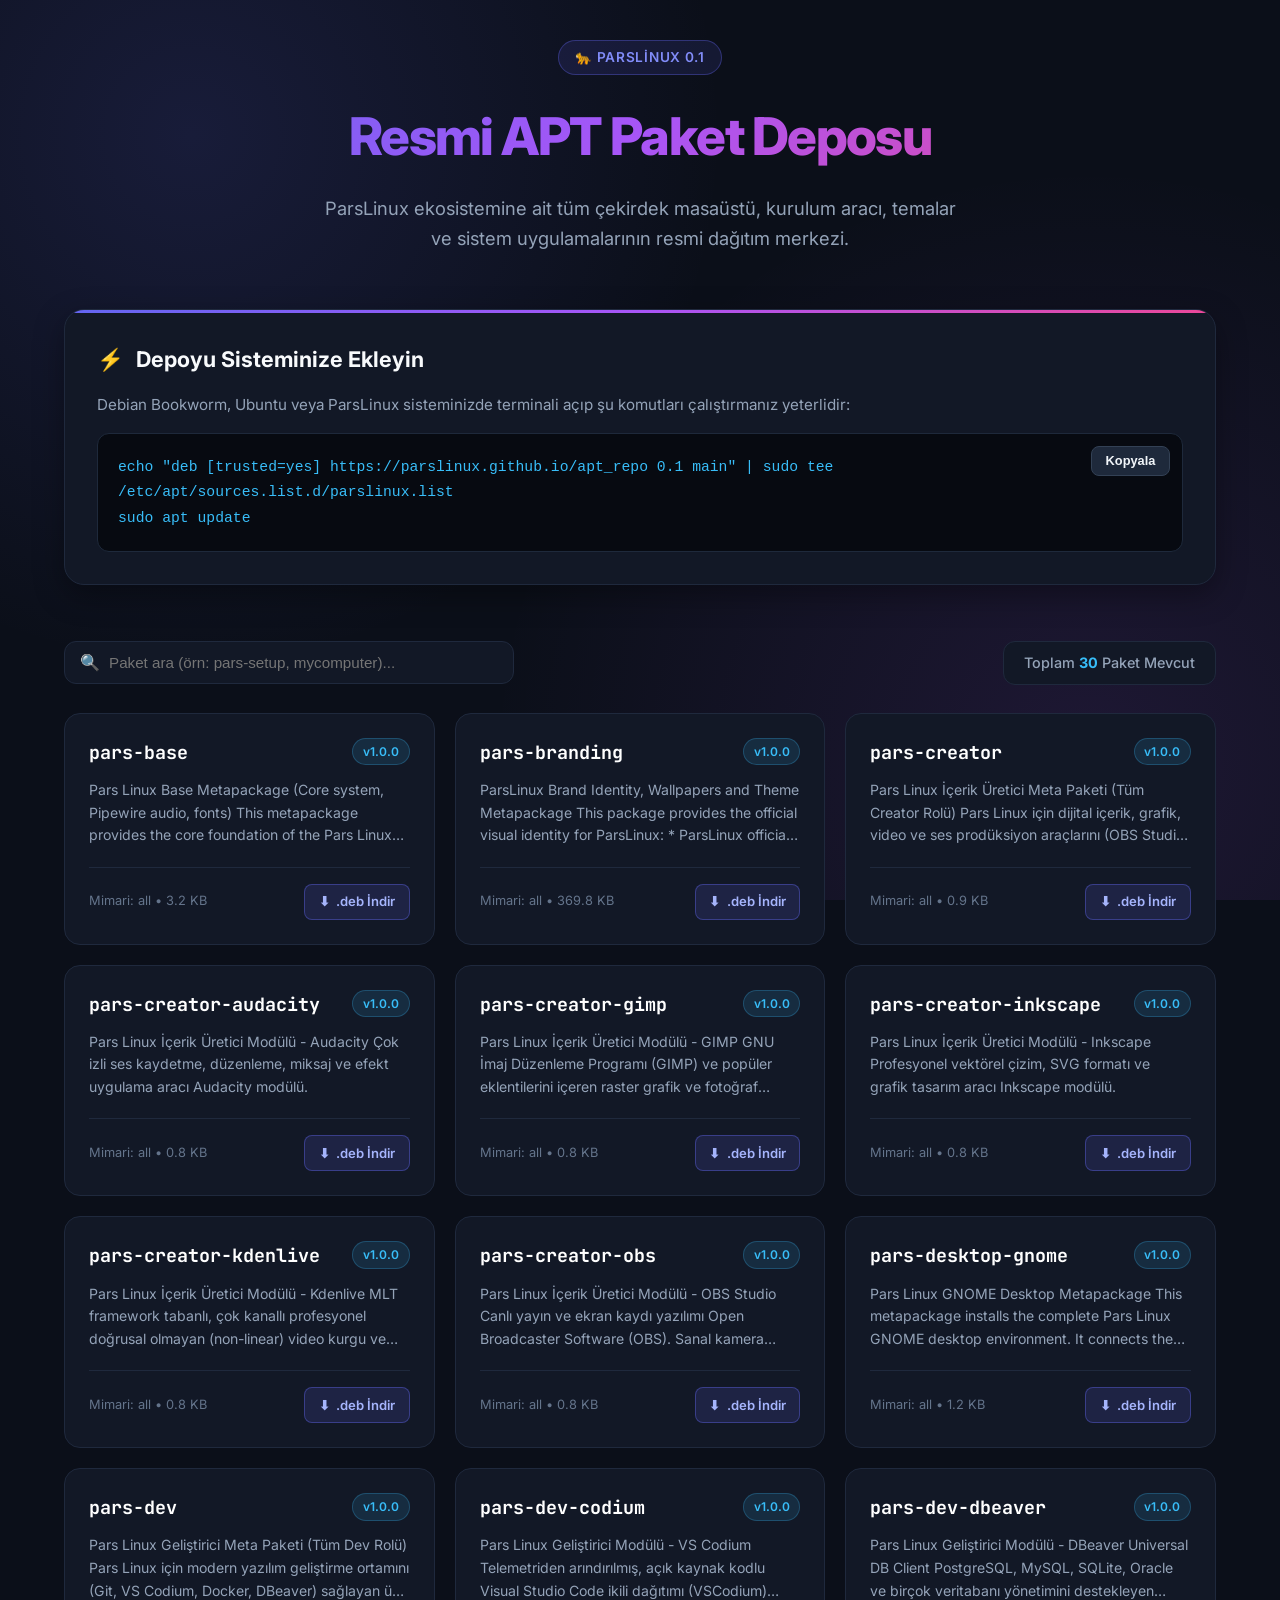
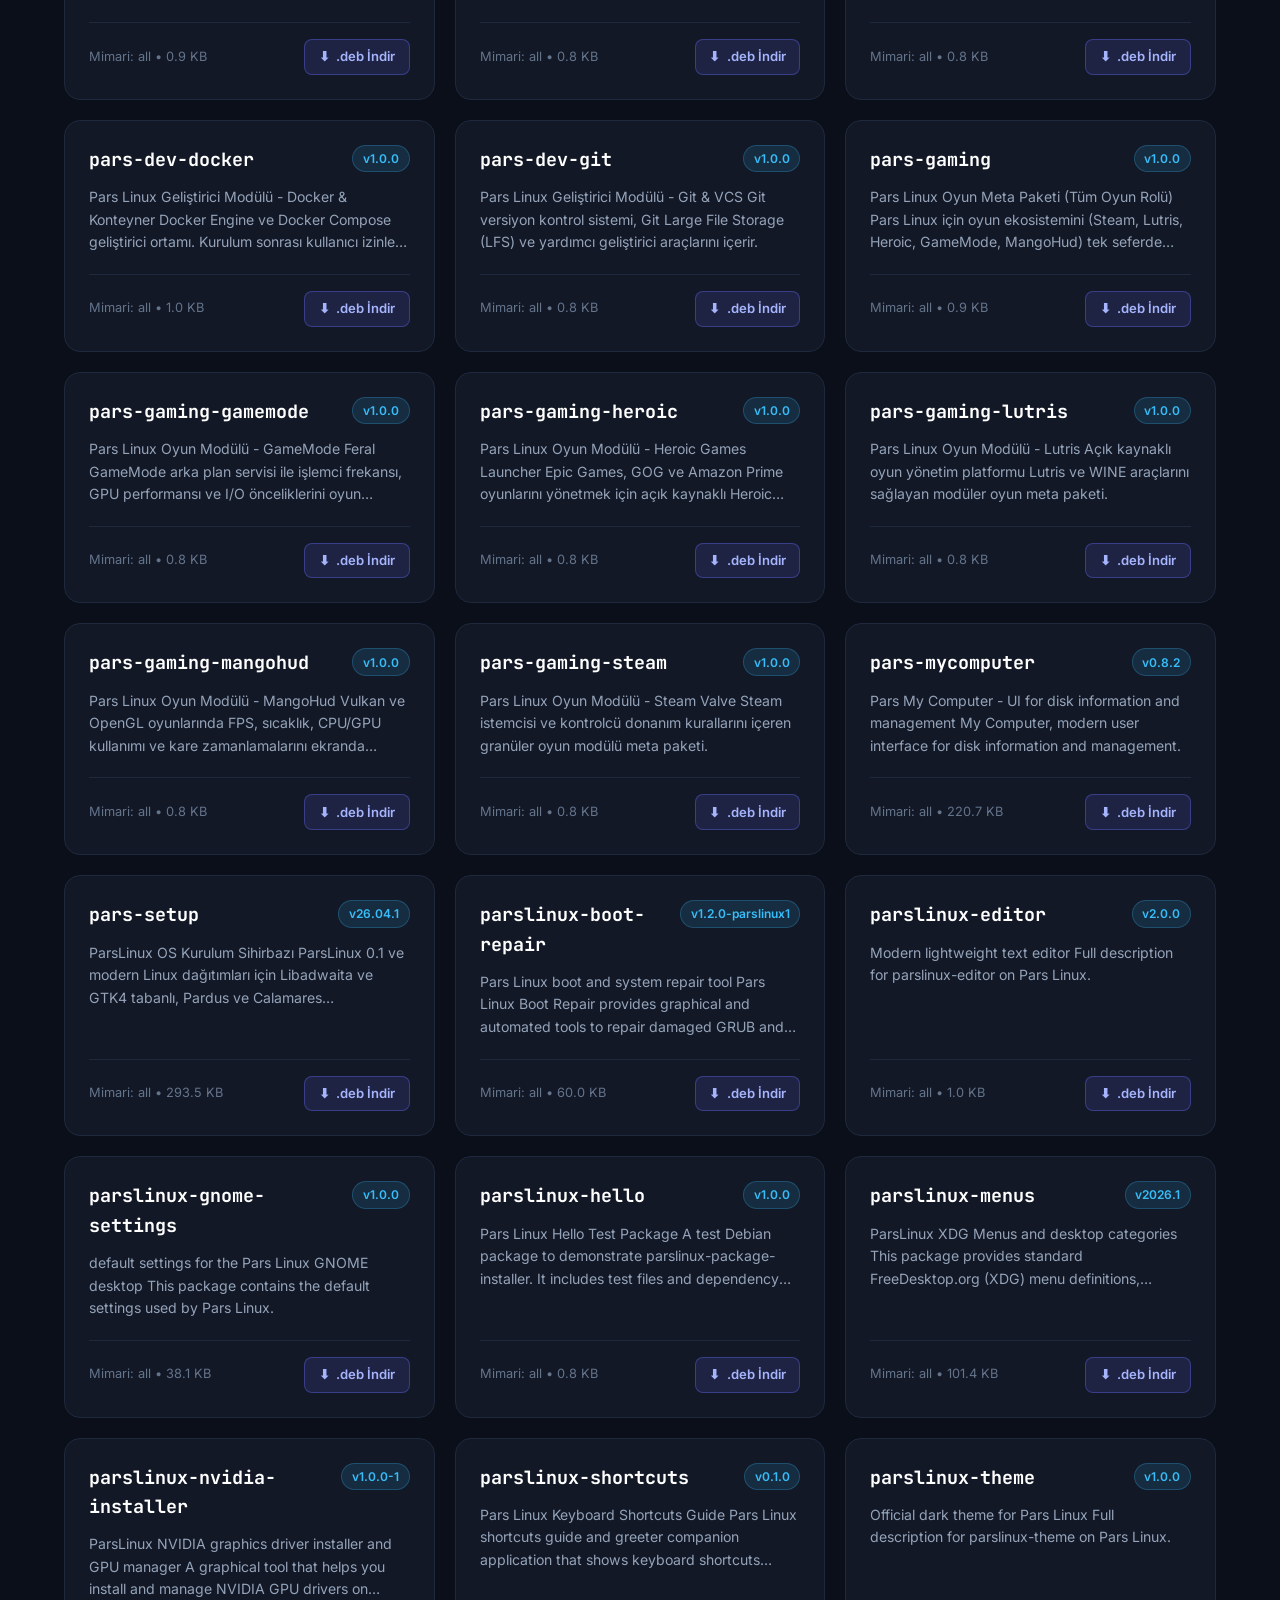
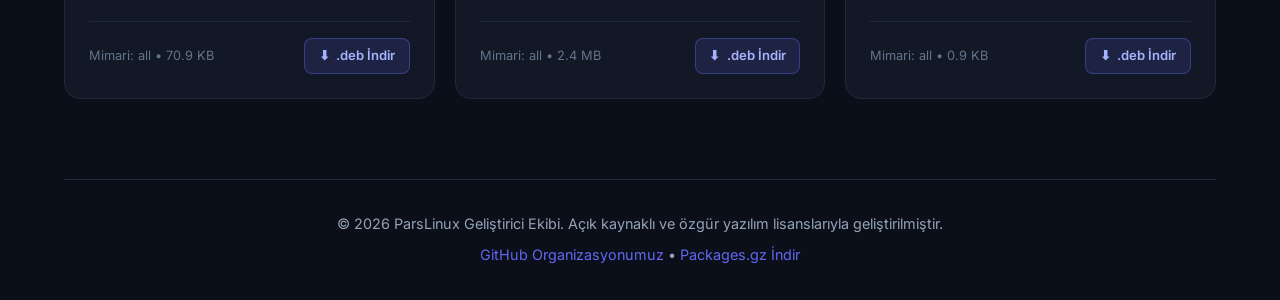
==== index.html @ 28b0c270 "feat(repo): add 0.1 distribution suite and update web portal to ParsLinux 0.1" ====
<!DOCTYPE html>
<html lang="tr">
<head>
    <meta charset="UTF-8">
    <meta name="viewport" content="width=device-width, initial-scale=1.0">
    <title>ParsLinux 0.1 - Resmi APT Deposu</title>
    <link rel="preconnect" href="https://fonts.googleapis.com">
    <link rel="preconnect" href="https://fonts.gstatic.com" crossorigin>
    <link href="https://fonts.googleapis.com/css2?family=Inter:wght@300;400;500;600;700;800&family=JetBrains+Mono:wght@400;500;700&display=swap" rel="stylesheet">
    <style>
        :root {
            --bg: #0b0f19;
            --surface: #121826;
            --surface-hover: #1a2235;
            --surface-border: #1f293d;
            --primary: #6366f1;
            --primary-gradient: linear-gradient(135deg, #6366f1 0%, #a855f7 50%, #ec4899 100%);
            --accent: #38bdf8;
            --text-main: #f8fafc;
            --text-muted: #94a3b8;
            --success: #10b981;
            --card-glow: rgba(99, 102, 241, 0.12);
        }

        * {
            box-sizing: border-box;
            margin: 0;
            padding: 0;
        }

        body {
            font-family: 'Inter', -apple-system, BlinkMacSystemFont, sans-serif;
            background-color: var(--bg);
            color: var(--text-main);
            min-height: 100vh;
            line-height: 1.6;
            overflow-x: hidden;
            background-image: 
                radial-gradient(circle at 15% 15%, rgba(99, 102, 241, 0.15) 0%, transparent 40%),
                radial-gradient(circle at 85% 85%, rgba(168, 85, 247, 0.12) 0%, transparent 45%);
            background-attachment: fixed;
        }

        .container {
            max-width: 1200px;
            margin: 0 auto;
            padding: 2.5rem 1.5rem;
        }

        header {
            text-align: center;
            margin-bottom: 3.5rem;
            position: relative;
        }

        .badge {
            display: inline-flex;
            align-items: center;
            gap: 0.5rem;
            background: rgba(99, 102, 241, 0.12);
            border: 1px solid rgba(99, 102, 241, 0.35);
            color: #818cf8;
            padding: 0.35rem 1rem;
            border-radius: 9999px;
            font-size: 0.85rem;
            font-weight: 600;
            margin-bottom: 1.25rem;
            letter-spacing: 0.05em;
            text-transform: uppercase;
        }

        h1 {
            font-size: clamp(2rem, 5vw, 3.25rem);
            font-weight: 800;
            letter-spacing: -0.03em;
            background: var(--primary-gradient);
            -webkit-background-clip: text;
            -webkit-text-fill-color: transparent;
            margin-bottom: 1rem;
        }

        .subtitle {
            font-size: 1.15rem;
            color: var(--text-muted);
            max-width: 650px;
            margin: 0 auto;
        }

        .setup-section {
            background: var(--surface);
            border: 1px solid var(--surface-border);
            border-radius: 1.25rem;
            padding: 2rem;
            margin-bottom: 3.5rem;
            box-shadow: 0 10px 30px rgba(0, 0, 0, 0.35);
            position: relative;
            overflow: hidden;
        }

        .setup-section::before {
            content: '';
            position: absolute;
            top: 0;
            left: 0;
            right: 0;
            height: 3px;
            background: var(--primary-gradient);
        }

        .setup-title {
            font-size: 1.35rem;
            font-weight: 700;
            margin-bottom: 1rem;
            display: flex;
            align-items: center;
            gap: 0.75rem;
        }

        .code-block {
            background: #070a11;
            border: 1px solid #1e293b;
            border-radius: 0.75rem;
            padding: 1.25rem;
            position: relative;
            font-family: 'JetBrains Mono', monospace;
            font-size: 0.92rem;
            color: #38bdf8;
            overflow-x: auto;
            margin-top: 1rem;
        }

        .copy-btn {
            position: absolute;
            top: 0.75rem;
            right: 0.75rem;
            background: #1e293b;
            border: 1px solid #334155;
            color: #f1f5f9;
            padding: 0.4rem 0.85rem;
            border-radius: 0.5rem;
            font-size: 0.8rem;
            font-weight: 600;
            cursor: pointer;
            transition: all 0.2s ease;
        }

        .copy-btn:hover {
            background: #334155;
            border-color: #64748b;
        }

        .toolbar {
            display: flex;
            justify-content: space-between;
            align-items: center;
            margin-bottom: 1.75rem;
            flex-wrap: wrap;
            gap: 1rem;
        }

        .search-box {
            position: relative;
            flex: 1;
            max-width: 450px;
        }

        .search-input {
            width: 100%;
            background: var(--surface);
            border: 1px solid var(--surface-border);
            padding: 0.75rem 1rem 0.75rem 2.75rem;
            border-radius: 0.75rem;
            color: var(--text-main);
            font-size: 0.95rem;
            outline: none;
            transition: all 0.2s;
        }

        .search-input:focus {
            border-color: var(--primary);
            box-shadow: 0 0 0 3px rgba(99, 102, 241, 0.25);
        }

        .search-icon {
            position: absolute;
            left: 1rem;
            top: 50%;
            transform: translateY(-50%);
            color: var(--text-muted);
            pointer-events: none;
        }

        .stats-badge {
            background: var(--surface);
            border: 1px solid var(--surface-border);
            padding: 0.6rem 1.25rem;
            border-radius: 0.75rem;
            font-size: 0.9rem;
            color: var(--text-muted);
            font-weight: 500;
        }

        .stats-badge b {
            color: var(--accent);
        }

        .pkg-grid {
            display: grid;
            grid-template-columns: repeat(auto-fill, minmax(360px, 1fr));
            gap: 1.25rem;
        }

        .pkg-card {
            background: var(--surface);
            border: 1px solid var(--surface-border);
            border-radius: 1rem;
            padding: 1.5rem;
            display: flex;
            flex-direction: column;
            justify-content: space-between;
            transition: all 0.25s ease;
        }

        .pkg-card:hover {
            transform: translateY(-4px);
            border-color: rgba(99, 102, 241, 0.5);
            box-shadow: 0 12px 24px rgba(0, 0, 0, 0.3), 0 0 20px var(--card-glow);
        }

        .pkg-header {
            display: flex;
            justify-content: space-between;
            align-items: flex-start;
            margin-bottom: 0.75rem;
            gap: 0.5rem;
        }

        .pkg-name {
            font-size: 1.15rem;
            font-weight: 700;
            color: #ffffff;
            font-family: 'JetBrains Mono', monospace;
        }

        .pkg-version {
            background: rgba(56, 189, 248, 0.12);
            color: var(--accent);
            border: 1px solid rgba(56, 189, 248, 0.25);
            font-size: 0.75rem;
            font-weight: 600;
            padding: 0.2rem 0.6rem;
            border-radius: 9999px;
            white-space: nowrap;
        }

        .pkg-desc {
            font-size: 0.88rem;
            color: var(--text-muted);
            margin-bottom: 1.25rem;
            flex-grow: 1;
            display: -webkit-box;
            -webkit-line-clamp: 3;
            -webkit-box-orient: vertical;
            overflow: hidden;
        }

        .pkg-meta {
            display: flex;
            justify-content: space-between;
            align-items: center;
            border-top: 1px solid var(--surface-border);
            padding-top: 1rem;
            font-size: 0.8rem;
            color: #64748b;
        }

        .dl-btn {
            display: inline-flex;
            align-items: center;
            gap: 0.4rem;
            background: rgba(99, 102, 241, 0.15);
            border: 1px solid rgba(99, 102, 241, 0.4);
            color: #a5b4fc;
            padding: 0.4rem 0.85rem;
            border-radius: 0.5rem;
            text-decoration: none;
            font-weight: 600;
            font-size: 0.82rem;
            transition: all 0.2s ease;
        }

        .dl-btn:hover {
            background: var(--primary);
            color: #ffffff;
        }

        footer {
            text-align: center;
            margin-top: 5rem;
            padding-top: 2rem;
            border-top: 1px solid var(--surface-border);
            color: var(--text-muted);
            font-size: 0.9rem;
        }

        footer a {
            color: var(--primary);
            text-decoration: none;
        }
    </style>
</head>
<body>
    <div class="container">
        <header>
            <div class="badge">🐆 ParsLinux 0.1</div>
            <h1>Resmi APT Paket Deposu</h1>
            <p class="subtitle">ParsLinux ekosistemine ait tüm çekirdek masaüstü, kurulum aracı, temalar ve sistem uygulamalarının resmi dağıtım merkezi.</p>
        </header>

        <section class="setup-section">
            <div class="setup-title">
                <span>⚡</span> Depoyu Sisteminize Ekleyin
            </div>
            <p style="color: var(--text-muted); font-size: 0.95rem;">Debian Bookworm, Ubuntu veya ParsLinux sisteminizde terminali açıp şu komutları çalıştırmanız yeterlidir:</p>
            
            <div class="code-block">
                <button class="copy-btn" onclick="copyCommand()">Kopyala</button>
                <code id="setup-cmd">echo "deb [trusted=yes] https://parslinux.github.io/apt_repo 0.1 main" | sudo tee /etc/apt/sources.list.d/parslinux.list<br>sudo apt update</code>
            </div>
        </section>

        <div class="toolbar">
            <div class="search-box">
                <span class="search-icon">🔍</span>
                <input type="text" class="search-input" id="search" placeholder="Paket ara (örn: pars-setup, mycomputer)..." onkeyup="filterPackages()">
            </div>
            <div class="stats-badge">
                Toplam <b id="pkg-count">30</b> Paket Mevcut
            </div>
        </div>

        <div class="pkg-grid" id="pkg-grid">

            <div class="pkg-card" data-name="pars-base" data-desc="pars linux base metapackage (core system, pipewire audio, fonts) this metapackage provides the core foundation of the pars linux operating system. it depends on essential system libraries, the modern pipewire multimedia sound architecture, turkish-compatible modern fonts, hardware abstraction layers, and the pars visual branding package. . all desktop environments (pars-desktop-gnome, pars-desktop-xfce) depend directly on this base package.">
                <div>
                    <div class="pkg-header">
                        <div class="pkg-name">pars-base</div>
                        <div class="pkg-version">v1.0.0</div>
                    </div>
                    <div class="pkg-desc">Pars Linux Base Metapackage (Core system, Pipewire audio, fonts) This metapackage provides the core foundation of the Pars Linux operating system. It depends on essential system libraries, the modern Pipewire multimedia sound architecture, Turkish-compatible modern fonts, hardware abstraction layers, and the Pars visual branding package. . All desktop environments (pars-desktop-gnome, pars-desktop-xfce) depend directly on this base package.</div>
                </div>
                <div class="pkg-meta">
                    <span>Mimari: all • 3.2 KB</span>
                    <a href="pool/main/p/pars-base/pars-base_1.0.0_all.deb" class="dl-btn" download>
                        <span>⬇</span> .deb İndir
                    </a>
                </div>
            </div>
            <div class="pkg-card" data-name="pars-branding" data-desc="parslinux brand identity, wallpapers and theme metapackage this package provides the official visual identity for parslinux: * parslinux official wallpapers and gnome background settings * vector svg brand logos and application icons * fastfetch ascii artwork and terminal system configuration * distribution release identity (os-release and issue) * system branding dependencies (gtk themes, icons, grub theme)">
                <div>
                    <div class="pkg-header">
                        <div class="pkg-name">pars-branding</div>
                        <div class="pkg-version">v1.0.0</div>
                    </div>
                    <div class="pkg-desc">ParsLinux Brand Identity, Wallpapers and Theme Metapackage This package provides the official visual identity for ParsLinux: * ParsLinux official wallpapers and GNOME background settings * Vector SVG brand logos and application icons * Fastfetch ASCII artwork and terminal system configuration * Distribution release identity (os-release and issue) * System branding dependencies (GTK themes, icons, grub theme)</div>
                </div>
                <div class="pkg-meta">
                    <span>Mimari: all • 369.8 KB</span>
                    <a href="pool/main/p/pars-branding/pars-branding_1.0.0_all.deb" class="dl-btn" download>
                        <span>⬇</span> .deb İndir
                    </a>
                </div>
            </div>
            <div class="pkg-card" data-name="pars-creator" data-desc="pars linux i̇çerik üretici meta paketi (tüm creator rolü) pars linux için dijital içerik, grafik, video ve ses prodüksiyon araçlarını (obs studio, gimp, inkscape, kdenlive, audacity) bir araya getiren üst meta pakettir. . modüler alt bileşenler: - pars-creator-obs - pars-creator-gimp - pars-creator-inkscape - pars-creator-kdenlive - pars-creator-audacity">
                <div>
                    <div class="pkg-header">
                        <div class="pkg-name">pars-creator</div>
                        <div class="pkg-version">v1.0.0</div>
                    </div>
                    <div class="pkg-desc">Pars Linux İçerik Üretici Meta Paketi (Tüm Creator Rolü) Pars Linux için dijital içerik, grafik, video ve ses prodüksiyon araçlarını (OBS Studio, GIMP, Inkscape, Kdenlive, Audacity) bir araya getiren üst meta pakettir. . Modüler alt bileşenler: - pars-creator-obs - pars-creator-gimp - pars-creator-inkscape - pars-creator-kdenlive - pars-creator-audacity</div>
                </div>
                <div class="pkg-meta">
                    <span>Mimari: all • 0.9 KB</span>
                    <a href="pool/main/p/pars-creator/pars-creator_1.0.0_all.deb" class="dl-btn" download>
                        <span>⬇</span> .deb İndir
                    </a>
                </div>
            </div>
            <div class="pkg-card" data-name="pars-creator-audacity" data-desc="pars linux i̇çerik üretici modülü - audacity çok izli ses kaydetme, düzenleme, miksaj ve efekt uygulama aracı audacity modülü.">
                <div>
                    <div class="pkg-header">
                        <div class="pkg-name">pars-creator-audacity</div>
                        <div class="pkg-version">v1.0.0</div>
                    </div>
                    <div class="pkg-desc">Pars Linux İçerik Üretici Modülü - Audacity Çok izli ses kaydetme, düzenleme, miksaj ve efekt uygulama aracı Audacity modülü.</div>
                </div>
                <div class="pkg-meta">
                    <span>Mimari: all • 0.8 KB</span>
                    <a href="pool/main/p/pars-creator-audacity/pars-creator-audacity_1.0.0_all.deb" class="dl-btn" download>
                        <span>⬇</span> .deb İndir
                    </a>
                </div>
            </div>
            <div class="pkg-card" data-name="pars-creator-gimp" data-desc="pars linux i̇çerik üretici modülü - gimp gnu i̇maj düzenleme programı (gimp) ve popüler eklentilerini içeren raster grafik ve fotoğraf işleme modülü.">
                <div>
                    <div class="pkg-header">
                        <div class="pkg-name">pars-creator-gimp</div>
                        <div class="pkg-version">v1.0.0</div>
                    </div>
                    <div class="pkg-desc">Pars Linux İçerik Üretici Modülü - GIMP GNU İmaj Düzenleme Programı (GIMP) ve popüler eklentilerini içeren raster grafik ve fotoğraf işleme modülü.</div>
                </div>
                <div class="pkg-meta">
                    <span>Mimari: all • 0.8 KB</span>
                    <a href="pool/main/p/pars-creator-gimp/pars-creator-gimp_1.0.0_all.deb" class="dl-btn" download>
                        <span>⬇</span> .deb İndir
                    </a>
                </div>
            </div>
            <div class="pkg-card" data-name="pars-creator-inkscape" data-desc="pars linux i̇çerik üretici modülü - inkscape profesyonel vektörel çizim, svg formatı ve grafik tasarım aracı inkscape modülü.">
                <div>
                    <div class="pkg-header">
                        <div class="pkg-name">pars-creator-inkscape</div>
                        <div class="pkg-version">v1.0.0</div>
                    </div>
                    <div class="pkg-desc">Pars Linux İçerik Üretici Modülü - Inkscape Profesyonel vektörel çizim, SVG formatı ve grafik tasarım aracı Inkscape modülü.</div>
                </div>
                <div class="pkg-meta">
                    <span>Mimari: all • 0.8 KB</span>
                    <a href="pool/main/p/pars-creator-inkscape/pars-creator-inkscape_1.0.0_all.deb" class="dl-btn" download>
                        <span>⬇</span> .deb İndir
                    </a>
                </div>
            </div>
            <div class="pkg-card" data-name="pars-creator-kdenlive" data-desc="pars linux i̇çerik üretici modülü - kdenlive mlt framework tabanlı, çok kanallı profesyonel doğrusal olmayan (non-linear) video kurgu ve montaj yazılımı.">
                <div>
                    <div class="pkg-header">
                        <div class="pkg-name">pars-creator-kdenlive</div>
                        <div class="pkg-version">v1.0.0</div>
                    </div>
                    <div class="pkg-desc">Pars Linux İçerik Üretici Modülü - Kdenlive MLT framework tabanlı, çok kanallı profesyonel doğrusal olmayan (non-linear) video kurgu ve montaj yazılımı.</div>
                </div>
                <div class="pkg-meta">
                    <span>Mimari: all • 0.8 KB</span>
                    <a href="pool/main/p/pars-creator-kdenlive/pars-creator-kdenlive_1.0.0_all.deb" class="dl-btn" download>
                        <span>⬇</span> .deb İndir
                    </a>
                </div>
            </div>
            <div class="pkg-card" data-name="pars-creator-obs" data-desc="pars linux i̇çerik üretici modülü - obs studio canlı yayın ve ekran kaydı yazılımı open broadcaster software (obs). sanal kamera desteği için v4l2loopback önerilir.">
                <div>
                    <div class="pkg-header">
                        <div class="pkg-name">pars-creator-obs</div>
                        <div class="pkg-version">v1.0.0</div>
                    </div>
                    <div class="pkg-desc">Pars Linux İçerik Üretici Modülü - OBS Studio Canlı yayın ve ekran kaydı yazılımı Open Broadcaster Software (OBS). Sanal kamera desteği için v4l2loopback önerilir.</div>
                </div>
                <div class="pkg-meta">
                    <span>Mimari: all • 0.8 KB</span>
                    <a href="pool/main/p/pars-creator-obs/pars-creator-obs_1.0.0_all.deb" class="dl-btn" download>
                        <span>⬇</span> .deb İndir
                    </a>
                </div>
            </div>
            <div class="pkg-card" data-name="pars-desktop-gnome" data-desc="pars linux gnome desktop metapackage this metapackage installs the complete pars linux gnome desktop environment. it connects the core system foundation (pars-base) with the modern gnome shell, pars visual configurations, and essential system utilities including greeter, pars about, pars update, software center, and image writer.">
                <div>
                    <div class="pkg-header">
                        <div class="pkg-name">pars-desktop-gnome</div>
                        <div class="pkg-version">v1.0.0</div>
                    </div>
                    <div class="pkg-desc">Pars Linux GNOME Desktop Metapackage This metapackage installs the complete Pars Linux GNOME desktop environment. It connects the core system foundation (pars-base) with the modern GNOME Shell, Pars visual configurations, and essential system utilities including Greeter, Pars About, Pars Update, Software Center, and Image Writer.</div>
                </div>
                <div class="pkg-meta">
                    <span>Mimari: all • 1.2 KB</span>
                    <a href="pool/main/p/pars-desktop-gnome/pars-desktop-gnome_1.0.0_all.deb" class="dl-btn" download>
                        <span>⬇</span> .deb İndir
                    </a>
                </div>
            </div>
            <div class="pkg-card" data-name="pars-dev" data-desc="pars linux geliştirici meta paketi (tüm dev rolü) pars linux için modern yazılım geliştirme ortamını (git, vs codium, docker, dbeaver) sağlayan üst meta pakettir. . modüler alt bileşenler: - pars-dev-git - pars-dev-codium - pars-dev-docker - pars-dev-dbeaver">
                <div>
                    <div class="pkg-header">
                        <div class="pkg-name">pars-dev</div>
                        <div class="pkg-version">v1.0.0</div>
                    </div>
                    <div class="pkg-desc">Pars Linux Geliştirici Meta Paketi (Tüm Dev Rolü) Pars Linux için modern yazılım geliştirme ortamını (Git, VS Codium, Docker, DBeaver) sağlayan üst meta pakettir. . Modüler alt bileşenler: - pars-dev-git - pars-dev-codium - pars-dev-docker - pars-dev-dbeaver</div>
                </div>
                <div class="pkg-meta">
                    <span>Mimari: all • 0.9 KB</span>
                    <a href="pool/main/p/pars-dev/pars-dev_1.0.0_all.deb" class="dl-btn" download>
                        <span>⬇</span> .deb İndir
                    </a>
                </div>
            </div>
            <div class="pkg-card" data-name="pars-dev-codium" data-desc="pars linux geliştirici modülü - vs codium telemetriden arındırılmış, açık kaynak kodlu visual studio code ikili dağıtımı (vscodium) entegrasyonu.">
                <div>
                    <div class="pkg-header">
                        <div class="pkg-name">pars-dev-codium</div>
                        <div class="pkg-version">v1.0.0</div>
                    </div>
                    <div class="pkg-desc">Pars Linux Geliştirici Modülü - VS Codium Telemetriden arındırılmış, açık kaynak kodlu Visual Studio Code ikili dağıtımı (VSCodium) entegrasyonu.</div>
                </div>
                <div class="pkg-meta">
                    <span>Mimari: all • 0.8 KB</span>
                    <a href="pool/main/p/pars-dev-codium/pars-dev-codium_1.0.0_all.deb" class="dl-btn" download>
                        <span>⬇</span> .deb İndir
                    </a>
                </div>
            </div>
            <div class="pkg-card" data-name="pars-dev-dbeaver" data-desc="pars linux geliştirici modülü - dbeaver universal db client postgresql, mysql, sqlite, oracle ve birçok veritabanı yönetimini destekleyen evrensel açık kaynak sql istemcisi.">
                <div>
                    <div class="pkg-header">
                        <div class="pkg-name">pars-dev-dbeaver</div>
                        <div class="pkg-version">v1.0.0</div>
                    </div>
                    <div class="pkg-desc">Pars Linux Geliştirici Modülü - DBeaver Universal DB Client PostgreSQL, MySQL, SQLite, Oracle ve birçok veritabanı yönetimini destekleyen evrensel açık kaynak SQL istemcisi.</div>
                </div>
                <div class="pkg-meta">
                    <span>Mimari: all • 0.8 KB</span>
                    <a href="pool/main/p/pars-dev-dbeaver/pars-dev-dbeaver_1.0.0_all.deb" class="dl-btn" download>
                        <span>⬇</span> .deb İndir
                    </a>
                </div>
            </div>
            <div class="pkg-card" data-name="pars-dev-docker" data-desc="pars linux geliştirici modülü - docker & konteyner docker engine ve docker compose geliştirici ortamı. kurulum sonrası kullanıcı izinleri ve servis konfigürasyonunu yönetir.">
                <div>
                    <div class="pkg-header">
                        <div class="pkg-name">pars-dev-docker</div>
                        <div class="pkg-version">v1.0.0</div>
                    </div>
                    <div class="pkg-desc">Pars Linux Geliştirici Modülü - Docker & Konteyner Docker Engine ve Docker Compose geliştirici ortamı. Kurulum sonrası kullanıcı izinleri ve servis konfigürasyonunu yönetir.</div>
                </div>
                <div class="pkg-meta">
                    <span>Mimari: all • 1.0 KB</span>
                    <a href="pool/main/p/pars-dev-docker/pars-dev-docker_1.0.0_all.deb" class="dl-btn" download>
                        <span>⬇</span> .deb İndir
                    </a>
                </div>
            </div>
            <div class="pkg-card" data-name="pars-dev-git" data-desc="pars linux geliştirici modülü - git & vcs git versiyon kontrol sistemi, git large file storage (lfs) ve yardımcı geliştirici araçlarını içerir.">
                <div>
                    <div class="pkg-header">
                        <div class="pkg-name">pars-dev-git</div>
                        <div class="pkg-version">v1.0.0</div>
                    </div>
                    <div class="pkg-desc">Pars Linux Geliştirici Modülü - Git & VCS Git versiyon kontrol sistemi, Git Large File Storage (LFS) ve yardımcı geliştirici araçlarını içerir.</div>
                </div>
                <div class="pkg-meta">
                    <span>Mimari: all • 0.8 KB</span>
                    <a href="pool/main/p/pars-dev-git/pars-dev-git_1.0.0_all.deb" class="dl-btn" download>
                        <span>⬇</span> .deb İndir
                    </a>
                </div>
            </div>
            <div class="pkg-card" data-name="pars-gaming" data-desc="pars linux oyun meta paketi (tüm oyun rolü) pars linux için oyun ekosistemini (steam, lutris, heroic, gamemode, mangohud) tek seferde veya modüler olarak sağlayan üst meta pakettir. . modüler alt bileşenler: - pars-gaming-steam - pars-gaming-lutris - pars-gaming-heroic - pars-gaming-gamemode - pars-gaming-mangohud">
                <div>
                    <div class="pkg-header">
                        <div class="pkg-name">pars-gaming</div>
                        <div class="pkg-version">v1.0.0</div>
                    </div>
                    <div class="pkg-desc">Pars Linux Oyun Meta Paketi (Tüm Oyun Rolü) Pars Linux için oyun ekosistemini (Steam, Lutris, Heroic, GameMode, MangoHud) tek seferde veya modüler olarak sağlayan üst meta pakettir. . Modüler alt bileşenler: - pars-gaming-steam - pars-gaming-lutris - pars-gaming-heroic - pars-gaming-gamemode - pars-gaming-mangohud</div>
                </div>
                <div class="pkg-meta">
                    <span>Mimari: all • 0.9 KB</span>
                    <a href="pool/main/p/pars-gaming/pars-gaming_1.0.0_all.deb" class="dl-btn" download>
                        <span>⬇</span> .deb İndir
                    </a>
                </div>
            </div>
            <div class="pkg-card" data-name="pars-gaming-gamemode" data-desc="pars linux oyun modülü - gamemode feral gamemode arka plan servisi ile işlemci frekansı, gpu performansı ve i/o önceliklerini oyun esnasında dinamik olarak optimize eder.">
                <div>
                    <div class="pkg-header">
                        <div class="pkg-name">pars-gaming-gamemode</div>
                        <div class="pkg-version">v1.0.0</div>
                    </div>
                    <div class="pkg-desc">Pars Linux Oyun Modülü - GameMode Feral GameMode arka plan servisi ile işlemci frekansı, GPU performansı ve I/O önceliklerini oyun esnasında dinamik olarak optimize eder.</div>
                </div>
                <div class="pkg-meta">
                    <span>Mimari: all • 0.8 KB</span>
                    <a href="pool/main/p/pars-gaming-gamemode/pars-gaming-gamemode_1.0.0_all.deb" class="dl-btn" download>
                        <span>⬇</span> .deb İndir
                    </a>
                </div>
            </div>
            <div class="pkg-card" data-name="pars-gaming-heroic" data-desc="pars linux oyun modülü - heroic games launcher epic games, gog ve amazon prime oyunlarını yönetmek için açık kaynaklı heroic games launcher entegrasyonu.">
                <div>
                    <div class="pkg-header">
                        <div class="pkg-name">pars-gaming-heroic</div>
                        <div class="pkg-version">v1.0.0</div>
                    </div>
                    <div class="pkg-desc">Pars Linux Oyun Modülü - Heroic Games Launcher Epic Games, GOG ve Amazon Prime oyunlarını yönetmek için açık kaynaklı Heroic Games Launcher entegrasyonu.</div>
                </div>
                <div class="pkg-meta">
                    <span>Mimari: all • 0.8 KB</span>
                    <a href="pool/main/p/pars-gaming-heroic/pars-gaming-heroic_1.0.0_all.deb" class="dl-btn" download>
                        <span>⬇</span> .deb İndir
                    </a>
                </div>
            </div>
            <div class="pkg-card" data-name="pars-gaming-lutris" data-desc="pars linux oyun modülü - lutris açık kaynaklı oyun yönetim platformu lutris ve wine araçlarını sağlayan modüler oyun meta paketi.">
                <div>
                    <div class="pkg-header">
                        <div class="pkg-name">pars-gaming-lutris</div>
                        <div class="pkg-version">v1.0.0</div>
                    </div>
                    <div class="pkg-desc">Pars Linux Oyun Modülü - Lutris Açık kaynaklı oyun yönetim platformu Lutris ve WINE araçlarını sağlayan modüler oyun meta paketi.</div>
                </div>
                <div class="pkg-meta">
                    <span>Mimari: all • 0.8 KB</span>
                    <a href="pool/main/p/pars-gaming-lutris/pars-gaming-lutris_1.0.0_all.deb" class="dl-btn" download>
                        <span>⬇</span> .deb İndir
                    </a>
                </div>
            </div>
            <div class="pkg-card" data-name="pars-gaming-mangohud" data-desc="pars linux oyun modülü - mangohud vulkan ve opengl oyunlarında fps, sıcaklık, cpu/gpu kullanımı ve kare zamanlamalarını ekranda gösteren performans katmanı.">
                <div>
                    <div class="pkg-header">
                        <div class="pkg-name">pars-gaming-mangohud</div>
                        <div class="pkg-version">v1.0.0</div>
                    </div>
                    <div class="pkg-desc">Pars Linux Oyun Modülü - MangoHud Vulkan ve OpenGL oyunlarında FPS, sıcaklık, CPU/GPU kullanımı ve kare zamanlamalarını ekranda gösteren performans katmanı.</div>
                </div>
                <div class="pkg-meta">
                    <span>Mimari: all • 0.8 KB</span>
                    <a href="pool/main/p/pars-gaming-mangohud/pars-gaming-mangohud_1.0.0_all.deb" class="dl-btn" download>
                        <span>⬇</span> .deb İndir
                    </a>
                </div>
            </div>
            <div class="pkg-card" data-name="pars-gaming-steam" data-desc="pars linux oyun modülü - steam valve steam istemcisi ve kontrolcü donanım kurallarını içeren granüler oyun modülü meta paketi.">
                <div>
                    <div class="pkg-header">
                        <div class="pkg-name">pars-gaming-steam</div>
                        <div class="pkg-version">v1.0.0</div>
                    </div>
                    <div class="pkg-desc">Pars Linux Oyun Modülü - Steam Valve Steam istemcisi ve kontrolcü donanım kurallarını içeren granüler oyun modülü meta paketi.</div>
                </div>
                <div class="pkg-meta">
                    <span>Mimari: all • 0.8 KB</span>
                    <a href="pool/main/p/pars-gaming-steam/pars-gaming-steam_1.0.0_all.deb" class="dl-btn" download>
                        <span>⬇</span> .deb İndir
                    </a>
                </div>
            </div>
            <div class="pkg-card" data-name="pars-mycomputer" data-desc="pars my computer - ui for disk information and management my computer, modern user interface for disk information and management.">
                <div>
                    <div class="pkg-header">
                        <div class="pkg-name">pars-mycomputer</div>
                        <div class="pkg-version">v0.8.2</div>
                    </div>
                    <div class="pkg-desc">Pars My Computer - UI for disk information and management My Computer, modern user interface for disk information and management.</div>
                </div>
                <div class="pkg-meta">
                    <span>Mimari: all • 220.7 KB</span>
                    <a href="pool/main/p/pars-mycomputer/pars-mycomputer_0.8.2_all.deb" class="dl-btn" download>
                        <span>⬇</span> .deb İndir
                    </a>
                </div>
            </div>
            <div class="pkg-card" data-name="pars-setup" data-desc="parslinux os kurulum sihirbazı parslinux 26.04 lts ve modern linux dağıtımları için libadwaita ve gtk4 tabanlı, pardus ve calamares standartlarında işletim sistemi kurulum sihirbazı.">
                <div>
                    <div class="pkg-header">
                        <div class="pkg-name">pars-setup</div>
                        <div class="pkg-version">v26.04.1</div>
                    </div>
                    <div class="pkg-desc">ParsLinux OS Kurulum Sihirbazı ParsLinux 0.1 ve modern Linux dağıtımları için Libadwaita ve GTK4 tabanlı, Pardus ve Calamares standartlarında işletim sistemi kurulum sihirbazı.</div>
                </div>
                <div class="pkg-meta">
                    <span>Mimari: all • 293.5 KB</span>
                    <a href="pool/main/p/pars-setup/pars-setup_26.04.1_all.deb" class="dl-btn" download>
                        <span>⬇</span> .deb İndir
                    </a>
                </div>
            </div>
            <div class="pkg-card" data-name="parslinux-boot-repair" data-desc="pars linux boot and system repair tool pars linux boot repair provides graphical and automated tools to repair damaged grub and efi bootloaders, perform filesystem checks (ext4, btrfs), chroot into installed rootfs systems, reset user passwords, and fix broken apt packages.">
                <div>
                    <div class="pkg-header">
                        <div class="pkg-name">parslinux-boot-repair</div>
                        <div class="pkg-version">v1.2.0-parslinux1</div>
                    </div>
                    <div class="pkg-desc">Pars Linux boot and system repair tool Pars Linux Boot Repair provides graphical and automated tools to repair damaged GRUB and EFI bootloaders, perform filesystem checks (ext4, btrfs), chroot into installed rootfs systems, reset user passwords, and fix broken APT packages.</div>
                </div>
                <div class="pkg-meta">
                    <span>Mimari: all • 60.0 KB</span>
                    <a href="pool/main/p/parslinux-boot-repair/parslinux-boot-repair_1.2.0-parslinux1_all.deb" class="dl-btn" download>
                        <span>⬇</span> .deb İndir
                    </a>
                </div>
            </div>
            <div class="pkg-card" data-name="parslinux-editor" data-desc="modern lightweight text editor full description for parslinux-editor on pars linux.">
                <div>
                    <div class="pkg-header">
                        <div class="pkg-name">parslinux-editor</div>
                        <div class="pkg-version">v2.0.0</div>
                    </div>
                    <div class="pkg-desc">Modern lightweight text editor Full description for parslinux-editor on Pars Linux.</div>
                </div>
                <div class="pkg-meta">
                    <span>Mimari: all • 1.0 KB</span>
                    <a href="pool/main/p/parslinux-editor/parslinux-editor_2.0.0_all.deb" class="dl-btn" download>
                        <span>⬇</span> .deb İndir
                    </a>
                </div>
            </div>
            <div class="pkg-card" data-name="parslinux-gnome-settings" data-desc="default settings for the pars linux gnome desktop this package contains the default settings used by pars linux.">
                <div>
                    <div class="pkg-header">
                        <div class="pkg-name">parslinux-gnome-settings</div>
                        <div class="pkg-version">v1.0.0</div>
                    </div>
                    <div class="pkg-desc">default settings for the Pars Linux GNOME desktop This package contains the default settings used by Pars Linux.</div>
                </div>
                <div class="pkg-meta">
                    <span>Mimari: all • 38.1 KB</span>
                    <a href="pool/main/p/parslinux-gnome-settings/parslinux-gnome-settings_1.0.0_all.deb" class="dl-btn" download>
                        <span>⬇</span> .deb İndir
                    </a>
                </div>
            </div>
            <div class="pkg-card" data-name="parslinux-hello" data-desc="pars linux hello test package a test debian package to demonstrate parslinux-package-installer. it includes test files and dependency specifications.">
                <div>
                    <div class="pkg-header">
                        <div class="pkg-name">parslinux-hello</div>
                        <div class="pkg-version">v1.0.0</div>
                    </div>
                    <div class="pkg-desc">Pars Linux Hello Test Package A test Debian package to demonstrate parslinux-package-installer. It includes test files and dependency specifications.</div>
                </div>
                <div class="pkg-meta">
                    <span>Mimari: all • 0.8 KB</span>
                    <a href="pool/main/p/parslinux-hello/parslinux-hello_1.0.0_all.deb" class="dl-btn" download>
                        <span>⬇</span> .deb İndir
                    </a>
                </div>
            </div>
            <div class="pkg-card" data-name="parslinux-menus" data-desc="parslinux xdg menus and desktop categories this package provides standard freedesktop.org (xdg) menu definitions, desktop directory files and category icons for parslinux desktop environments. . it adds the dedicated "pars araçları" (pars tools) application category in gnome, xfce, kde, cinnamon, mate, and other compatible desktops.version: 2026.1">
                <div>
                    <div class="pkg-header">
                        <div class="pkg-name">parslinux-menus</div>
                        <div class="pkg-version">v2026.1</div>
                    </div>
                    <div class="pkg-desc">ParsLinux XDG Menus and desktop categories This package provides standard FreeDesktop.org (XDG) menu definitions, desktop directory files and category icons for ParsLinux desktop environments. . It adds the dedicated "Pars Araçları" (Pars Tools) application category in GNOME, XFCE, KDE, Cinnamon, MATE, and other compatible desktops.Version: 2026.1</div>
                </div>
                <div class="pkg-meta">
                    <span>Mimari: all • 101.4 KB</span>
                    <a href="pool/main/p/parslinux-menus/parslinux-menus_2026.1_all.deb" class="dl-btn" download>
                        <span>⬇</span> .deb İndir
                    </a>
                </div>
            </div>
            <div class="pkg-card" data-name="parslinux-nvidia-installer" data-desc="parslinux nvidia graphics driver installer and gpu manager a graphical tool that helps you install and manage nvidia gpu drivers on parslinux. it detects your hardware, suggests fitting proprietary or open-source drivers, integrates official repositories, and manages secondary gpus on hybrid laptops.">
                <div>
                    <div class="pkg-header">
                        <div class="pkg-name">parslinux-nvidia-installer</div>
                        <div class="pkg-version">v1.0.0-1</div>
                    </div>
                    <div class="pkg-desc">ParsLinux NVIDIA graphics driver installer and GPU manager A graphical tool that helps you install and manage NVIDIA GPU drivers on ParsLinux. It detects your hardware, suggests fitting proprietary or open-source drivers, integrates official repositories, and manages secondary GPUs on hybrid laptops.</div>
                </div>
                <div class="pkg-meta">
                    <span>Mimari: all • 70.9 KB</span>
                    <a href="pool/main/p/parslinux-nvidia-installer/parslinux-nvidia-installer_1.0.0-1_all.deb" class="dl-btn" download>
                        <span>⬇</span> .deb İndir
                    </a>
                </div>
            </div>
            <div class="pkg-card" data-name="parslinux-shortcuts" data-desc="pars linux keyboard shortcuts guide pars linux shortcuts guide and greeter companion application that shows keyboard shortcuts categorized with search and visual key combinations.">
                <div>
                    <div class="pkg-header">
                        <div class="pkg-name">parslinux-shortcuts</div>
                        <div class="pkg-version">v0.1.0</div>
                    </div>
                    <div class="pkg-desc">Pars Linux Keyboard Shortcuts Guide Pars Linux shortcuts guide and greeter companion application that shows keyboard shortcuts categorized with search and visual key combinations.</div>
                </div>
                <div class="pkg-meta">
                    <span>Mimari: all • 2.4 MB</span>
                    <a href="pool/main/p/parslinux-shortcuts/parslinux-shortcuts_0.1.0_all.deb" class="dl-btn" download>
                        <span>⬇</span> .deb İndir
                    </a>
                </div>
            </div>
            <div class="pkg-card" data-name="parslinux-theme" data-desc="official dark theme for pars linux full description for parslinux-theme on pars linux.">
                <div>
                    <div class="pkg-header">
                        <div class="pkg-name">parslinux-theme</div>
                        <div class="pkg-version">v1.0.0</div>
                    </div>
                    <div class="pkg-desc">Official dark theme for Pars Linux Full description for parslinux-theme on Pars Linux.</div>
                </div>
                <div class="pkg-meta">
                    <span>Mimari: all • 0.9 KB</span>
                    <a href="pool/main/p/parslinux-theme/parslinux-theme_1.0.0_all.deb" class="dl-btn" download>
                        <span>⬇</span> .deb İndir
                    </a>
                </div>
            </div>
        </div>

        <footer>
            <p>© 2026 ParsLinux Geliştirici Ekibi. Açık kaynaklı ve özgür yazılım lisanslarıyla geliştirilmiştir.</p>
            <p style="margin-top: 0.5rem;"><a href="https://github.com/parslinux" target="_blank">GitHub Organizasyonumuz</a> • <a href="dists/bookworm/main/binary-amd64/Packages.gz">Packages.gz İndir</a></p>
        </footer>
    </div>

    <script>
        function copyCommand() {
            const cmd = 'echo "deb [trusted=yes] https://parslinux.github.io/apt_repo 0.1 main" | sudo tee /etc/apt/sources.list.d/parslinux.list\nsudo apt update';
            navigator.clipboard.writeText(cmd).then(() => {
                const btn = document.querySelector('.copy-btn');
                btn.innerText = 'Kopyalandı! ✓';
                setTimeout(() => btn.innerText = 'Kopyala', 2000);
            });
        }

        function filterPackages() {
            const query = document.getElementById('search').value.toLowerCase();
            const cards = document.querySelectorAll('.pkg-card');
            let count = 0;
            cards.forEach(card => {
                const name = card.getAttribute('data-name');
                const desc = card.getAttribute('data-desc');
                if (name.includes(query) || desc.includes(query)) {
                    card.style.display = 'flex';
                    count++;
                } else {
                    card.style.display = 'none';
                }
            });
            document.getElementById('pkg-count').innerText = count;
        }
    </script>
</body>
</html>
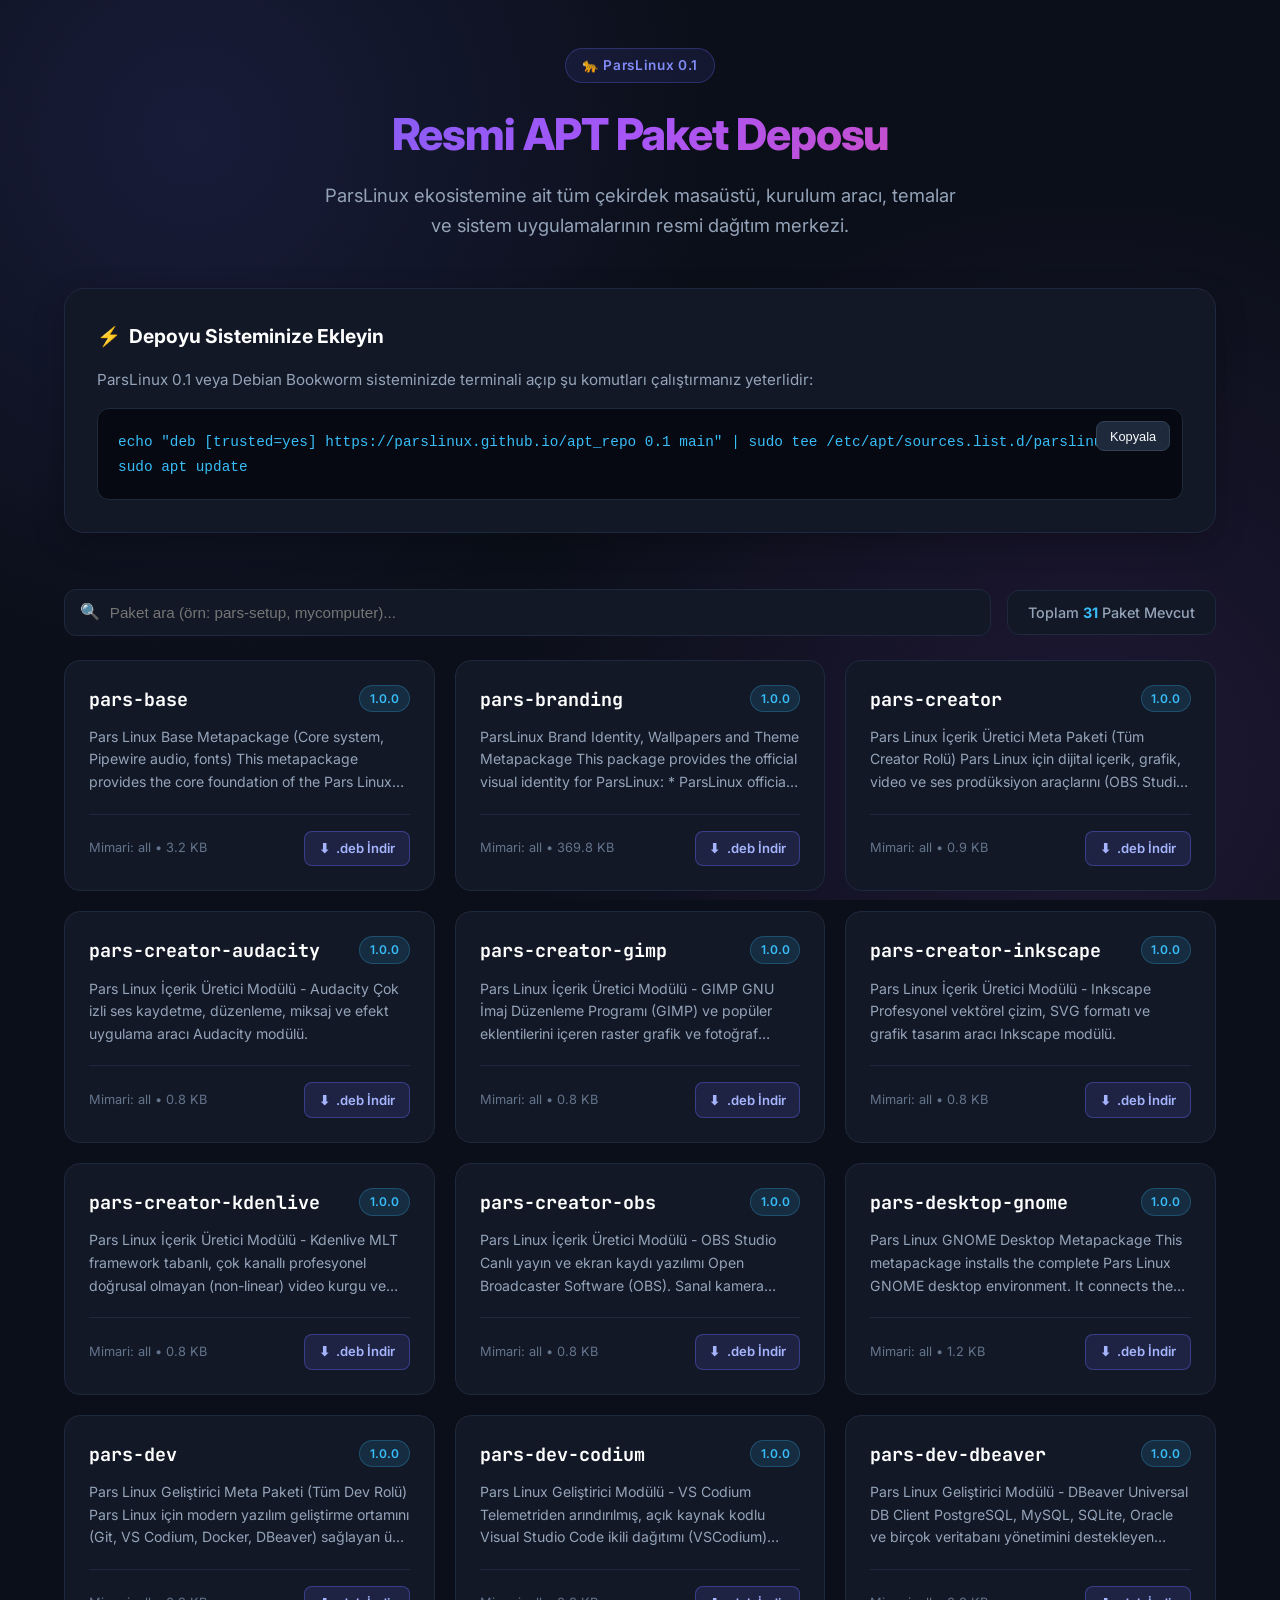
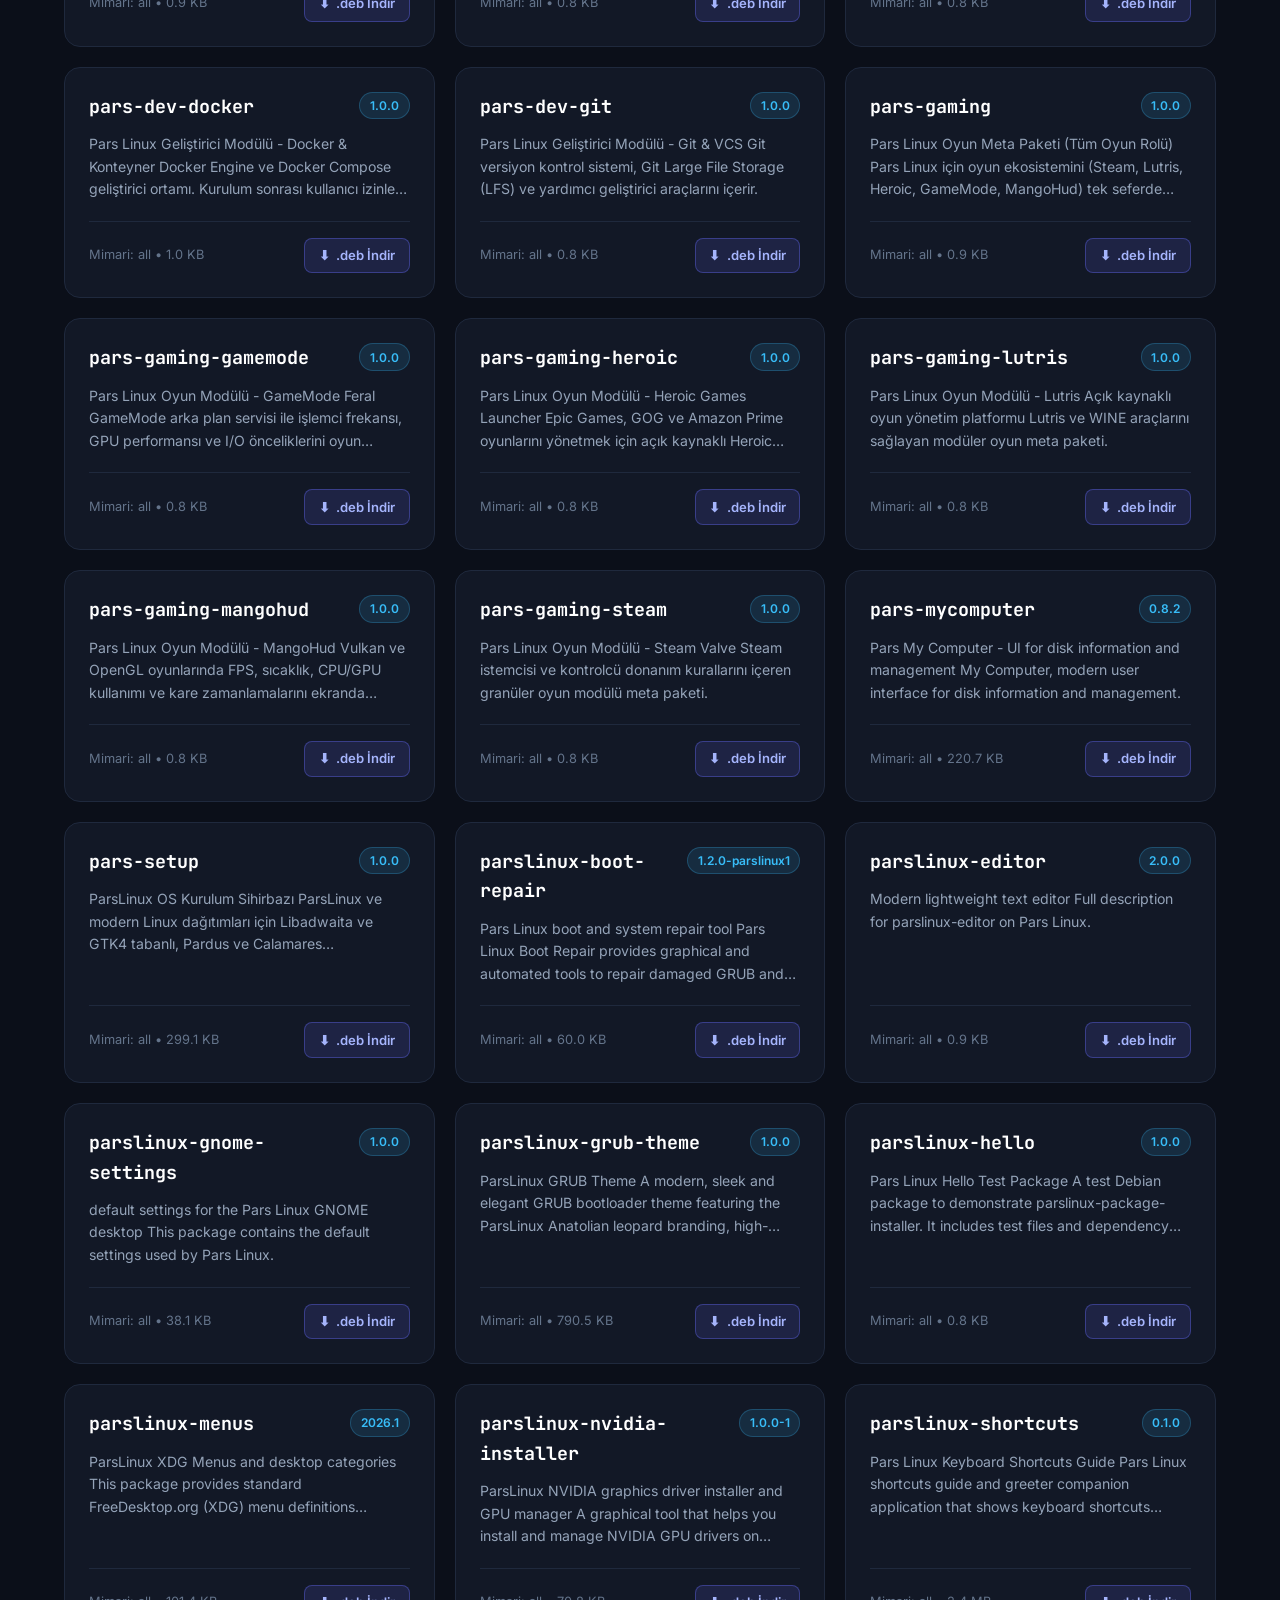
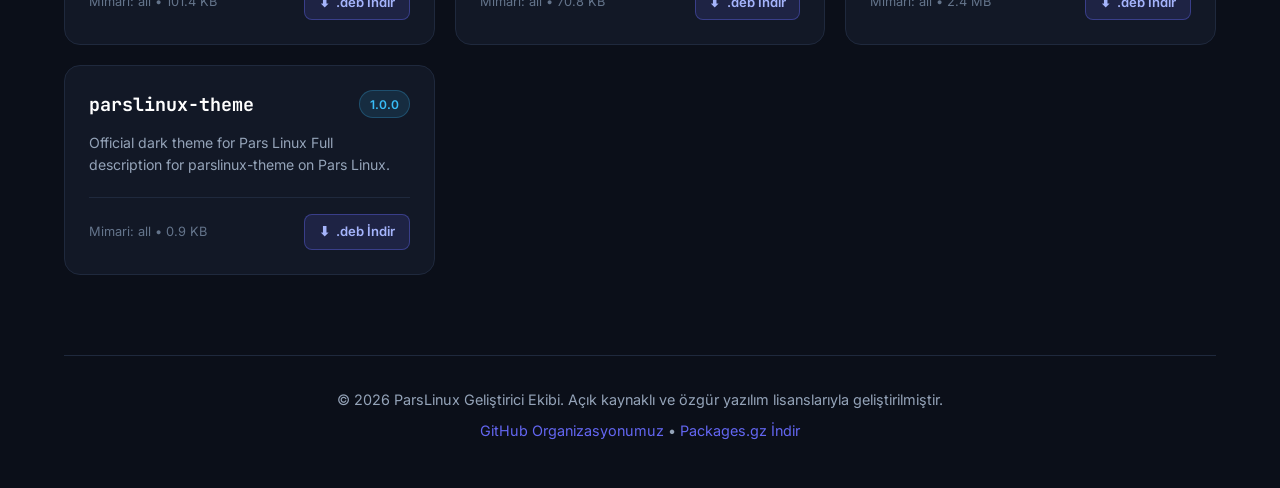
==== commit 8a6754aa: "feat(repo): update official APT repo with 31 packages, ParsLinux 0.1 suites and clean versions" ====
--- a/index.html
+++ b/index.html
@@ -44,42 +44,40 @@
         .container {
             max-width: 1200px;
             margin: 0 auto;
-            padding: 2.5rem 1.5rem;
+            padding: 3rem 1.5rem;
         }
 
         header {
             text-align: center;
-            margin-bottom: 3.5rem;
-            position: relative;
+            margin-bottom: 3rem;
         }
 
         .badge {
             display: inline-flex;
             align-items: center;
             gap: 0.5rem;
-            background: rgba(99, 102, 241, 0.12);
-            border: 1px solid rgba(99, 102, 241, 0.35);
+            padding: 0.35rem 1rem;
+            background: rgba(99, 102, 241, 0.1);
+            border: 1px solid rgba(99, 102, 241, 0.3);
+            border-radius: 9999px;
             color: #818cf8;
-            padding: 0.35rem 1rem;
-            border-radius: 9999px;
             font-size: 0.85rem;
             font-weight: 600;
-            margin-bottom: 1.25rem;
+            margin-bottom: 1rem;
             letter-spacing: 0.05em;
-            text-transform: uppercase;
         }
 
         h1 {
-            font-size: clamp(2rem, 5vw, 3.25rem);
+            font-size: 2.75rem;
             font-weight: 800;
-            letter-spacing: -0.03em;
+            letter-spacing: -0.025em;
+            margin-bottom: 0.75rem;
             background: var(--primary-gradient);
             -webkit-background-clip: text;
             -webkit-text-fill-color: transparent;
-            margin-bottom: 1rem;
-        }
-
-        .subtitle {
+        }
+
+        p.subtitle {
             font-size: 1.15rem;
             color: var(--text-muted);
             max-width: 650px;
@@ -92,41 +90,31 @@
             border-radius: 1.25rem;
             padding: 2rem;
             margin-bottom: 3.5rem;
-            box-shadow: 0 10px 30px rgba(0, 0, 0, 0.35);
+            box-shadow: 0 10px 30px rgba(0, 0, 0, 0.25);
             position: relative;
-            overflow: hidden;
-        }
-
-        .setup-section::before {
-            content: '';
-            position: absolute;
-            top: 0;
-            left: 0;
-            right: 0;
-            height: 3px;
-            background: var(--primary-gradient);
         }
 
         .setup-title {
-            font-size: 1.35rem;
+            font-size: 1.2rem;
             font-weight: 700;
             margin-bottom: 1rem;
             display: flex;
             align-items: center;
-            gap: 0.75rem;
+            gap: 0.5rem;
+            color: #ffffff;
         }
 
         .code-block {
-            background: #070a11;
+            background: #060911;
             border: 1px solid #1e293b;
             border-radius: 0.75rem;
             padding: 1.25rem;
             position: relative;
+            margin-top: 1rem;
             font-family: 'JetBrains Mono', monospace;
-            font-size: 0.92rem;
+            font-size: 0.9rem;
             color: #38bdf8;
             overflow-x: auto;
-            margin-top: 1rem;
         }
 
         .copy-btn {
@@ -135,50 +123,49 @@
             right: 0.75rem;
             background: #1e293b;
             border: 1px solid #334155;
-            color: #f1f5f9;
-            padding: 0.4rem 0.85rem;
+            color: var(--text-main);
+            padding: 0.4rem 0.8rem;
             border-radius: 0.5rem;
             font-size: 0.8rem;
-            font-weight: 600;
             cursor: pointer;
             transition: all 0.2s ease;
         }
 
         .copy-btn:hover {
-            background: #334155;
-            border-color: #64748b;
+            background: var(--primary);
+            border-color: var(--primary);
         }
 
         .toolbar {
             display: flex;
             justify-content: space-between;
             align-items: center;
-            margin-bottom: 1.75rem;
+            margin-bottom: 1.5rem;
+            gap: 1rem;
             flex-wrap: wrap;
-            gap: 1rem;
         }
 
         .search-box {
+            flex: 1;
+            min-width: 280px;
             position: relative;
-            flex: 1;
-            max-width: 450px;
         }
 
         .search-input {
             width: 100%;
             background: var(--surface);
             border: 1px solid var(--surface-border);
-            padding: 0.75rem 1rem 0.75rem 2.75rem;
             border-radius: 0.75rem;
+            padding: 0.85rem 1rem 0.85rem 2.8rem;
             color: var(--text-main);
             font-size: 0.95rem;
             outline: none;
-            transition: all 0.2s;
+            transition: border-color 0.2s ease;
         }
 
         .search-input:focus {
             border-color: var(--primary);
-            box-shadow: 0 0 0 3px rgba(99, 102, 241, 0.25);
+            box-shadow: 0 0 0 2px rgba(99, 102, 241, 0.2);
         }
 
         .search-icon {
@@ -321,7 +308,7 @@
             <div class="setup-title">
                 <span>⚡</span> Depoyu Sisteminize Ekleyin
             </div>
-            <p style="color: var(--text-muted); font-size: 0.95rem;">Debian Bookworm, Ubuntu veya ParsLinux sisteminizde terminali açıp şu komutları çalıştırmanız yeterlidir:</p>
+            <p style="color: var(--text-muted); font-size: 0.95rem;">ParsLinux 0.1 veya Debian Bookworm sisteminizde terminali açıp şu komutları çalıştırmanız yeterlidir:</p>
             
             <div class="code-block">
                 <button class="copy-btn" onclick="copyCommand()">Kopyala</button>
@@ -335,7 +322,7 @@
                 <input type="text" class="search-input" id="search" placeholder="Paket ara (örn: pars-setup, mycomputer)..." onkeyup="filterPackages()">
             </div>
             <div class="stats-badge">
-                Toplam <b id="pkg-count">30</b> Paket Mevcut
+                Toplam <b id="pkg-count">31</b> Paket Mevcut
             </div>
         </div>
 
@@ -345,7 +332,7 @@
                 <div>
                     <div class="pkg-header">
                         <div class="pkg-name">pars-base</div>
-                        <div class="pkg-version">v1.0.0</div>
+                        <div class="pkg-version">1.0.0</div>
                     </div>
                     <div class="pkg-desc">Pars Linux Base Metapackage (Core system, Pipewire audio, fonts) This metapackage provides the core foundation of the Pars Linux operating system. It depends on essential system libraries, the modern Pipewire multimedia sound architecture, Turkish-compatible modern fonts, hardware abstraction layers, and the Pars visual branding package. . All desktop environments (pars-desktop-gnome, pars-desktop-xfce) depend directly on this base package.</div>
                 </div>
@@ -360,7 +347,7 @@
                 <div>
                     <div class="pkg-header">
                         <div class="pkg-name">pars-branding</div>
-                        <div class="pkg-version">v1.0.0</div>
+                        <div class="pkg-version">1.0.0</div>
                     </div>
                     <div class="pkg-desc">ParsLinux Brand Identity, Wallpapers and Theme Metapackage This package provides the official visual identity for ParsLinux: * ParsLinux official wallpapers and GNOME background settings * Vector SVG brand logos and application icons * Fastfetch ASCII artwork and terminal system configuration * Distribution release identity (os-release and issue) * System branding dependencies (GTK themes, icons, grub theme)</div>
                 </div>
@@ -375,7 +362,7 @@
                 <div>
                     <div class="pkg-header">
                         <div class="pkg-name">pars-creator</div>
-                        <div class="pkg-version">v1.0.0</div>
+                        <div class="pkg-version">1.0.0</div>
                     </div>
                     <div class="pkg-desc">Pars Linux İçerik Üretici Meta Paketi (Tüm Creator Rolü) Pars Linux için dijital içerik, grafik, video ve ses prodüksiyon araçlarını (OBS Studio, GIMP, Inkscape, Kdenlive, Audacity) bir araya getiren üst meta pakettir. . Modüler alt bileşenler: - pars-creator-obs - pars-creator-gimp - pars-creator-inkscape - pars-creator-kdenlive - pars-creator-audacity</div>
                 </div>
@@ -390,7 +377,7 @@
                 <div>
                     <div class="pkg-header">
                         <div class="pkg-name">pars-creator-audacity</div>
-                        <div class="pkg-version">v1.0.0</div>
+                        <div class="pkg-version">1.0.0</div>
                     </div>
                     <div class="pkg-desc">Pars Linux İçerik Üretici Modülü - Audacity Çok izli ses kaydetme, düzenleme, miksaj ve efekt uygulama aracı Audacity modülü.</div>
                 </div>
@@ -405,7 +392,7 @@
                 <div>
                     <div class="pkg-header">
                         <div class="pkg-name">pars-creator-gimp</div>
-                        <div class="pkg-version">v1.0.0</div>
+                        <div class="pkg-version">1.0.0</div>
                     </div>
                     <div class="pkg-desc">Pars Linux İçerik Üretici Modülü - GIMP GNU İmaj Düzenleme Programı (GIMP) ve popüler eklentilerini içeren raster grafik ve fotoğraf işleme modülü.</div>
                 </div>
@@ -420,7 +407,7 @@
                 <div>
                     <div class="pkg-header">
                         <div class="pkg-name">pars-creator-inkscape</div>
-                        <div class="pkg-version">v1.0.0</div>
+                        <div class="pkg-version">1.0.0</div>
                     </div>
                     <div class="pkg-desc">Pars Linux İçerik Üretici Modülü - Inkscape Profesyonel vektörel çizim, SVG formatı ve grafik tasarım aracı Inkscape modülü.</div>
                 </div>
@@ -435,7 +422,7 @@
                 <div>
                     <div class="pkg-header">
                         <div class="pkg-name">pars-creator-kdenlive</div>
-                        <div class="pkg-version">v1.0.0</div>
+                        <div class="pkg-version">1.0.0</div>
                     </div>
                     <div class="pkg-desc">Pars Linux İçerik Üretici Modülü - Kdenlive MLT framework tabanlı, çok kanallı profesyonel doğrusal olmayan (non-linear) video kurgu ve montaj yazılımı.</div>
                 </div>
@@ -450,7 +437,7 @@
                 <div>
                     <div class="pkg-header">
                         <div class="pkg-name">pars-creator-obs</div>
-                        <div class="pkg-version">v1.0.0</div>
+                        <div class="pkg-version">1.0.0</div>
                     </div>
                     <div class="pkg-desc">Pars Linux İçerik Üretici Modülü - OBS Studio Canlı yayın ve ekran kaydı yazılımı Open Broadcaster Software (OBS). Sanal kamera desteği için v4l2loopback önerilir.</div>
                 </div>
@@ -461,13 +448,13 @@
                     </a>
                 </div>
             </div>
-            <div class="pkg-card" data-name="pars-desktop-gnome" data-desc="pars linux gnome desktop metapackage this metapackage installs the complete pars linux gnome desktop environment. it connects the core system foundation (pars-base) with the modern gnome shell, pars visual configurations, and essential system utilities including greeter, pars about, pars update, software center, and image writer.">
+            <div class="pkg-card" data-name="pars-desktop-gnome" data-desc="pars linux gnome desktop metapackage this metapackage installs the complete pars linux gnome desktop environment. it connects the core system foundation (pars-base) with the modern gnome shell pars visual configurations, and essential system utilities including greeter pars about, pars update, software center, and image writer.">
                 <div>
                     <div class="pkg-header">
                         <div class="pkg-name">pars-desktop-gnome</div>
-                        <div class="pkg-version">v1.0.0</div>
-                    </div>
-                    <div class="pkg-desc">Pars Linux GNOME Desktop Metapackage This metapackage installs the complete Pars Linux GNOME desktop environment. It connects the core system foundation (pars-base) with the modern GNOME Shell, Pars visual configurations, and essential system utilities including Greeter, Pars About, Pars Update, Software Center, and Image Writer.</div>
+                        <div class="pkg-version">1.0.0</div>
+                    </div>
+                    <div class="pkg-desc">Pars Linux GNOME Desktop Metapackage This metapackage installs the complete Pars Linux GNOME desktop environment. It connects the core system foundation (pars-base) with the modern GNOME Shell Pars visual configurations, and essential system utilities including Greeter Pars About, Pars Update, Software Center, and Image Writer.</div>
                 </div>
                 <div class="pkg-meta">
                     <span>Mimari: all • 1.2 KB</span>
@@ -480,7 +467,7 @@
                 <div>
                     <div class="pkg-header">
                         <div class="pkg-name">pars-dev</div>
-                        <div class="pkg-version">v1.0.0</div>
+                        <div class="pkg-version">1.0.0</div>
                     </div>
                     <div class="pkg-desc">Pars Linux Geliştirici Meta Paketi (Tüm Dev Rolü) Pars Linux için modern yazılım geliştirme ortamını (Git, VS Codium, Docker, DBeaver) sağlayan üst meta pakettir. . Modüler alt bileşenler: - pars-dev-git - pars-dev-codium - pars-dev-docker - pars-dev-dbeaver</div>
                 </div>
@@ -495,7 +482,7 @@
                 <div>
                     <div class="pkg-header">
                         <div class="pkg-name">pars-dev-codium</div>
-                        <div class="pkg-version">v1.0.0</div>
+                        <div class="pkg-version">1.0.0</div>
                     </div>
                     <div class="pkg-desc">Pars Linux Geliştirici Modülü - VS Codium Telemetriden arındırılmış, açık kaynak kodlu Visual Studio Code ikili dağıtımı (VSCodium) entegrasyonu.</div>
                 </div>
@@ -510,7 +497,7 @@
                 <div>
                     <div class="pkg-header">
                         <div class="pkg-name">pars-dev-dbeaver</div>
-                        <div class="pkg-version">v1.0.0</div>
+                        <div class="pkg-version">1.0.0</div>
                     </div>
                     <div class="pkg-desc">Pars Linux Geliştirici Modülü - DBeaver Universal DB Client PostgreSQL, MySQL, SQLite, Oracle ve birçok veritabanı yönetimini destekleyen evrensel açık kaynak SQL istemcisi.</div>
                 </div>
@@ -525,7 +512,7 @@
                 <div>
                     <div class="pkg-header">
                         <div class="pkg-name">pars-dev-docker</div>
-                        <div class="pkg-version">v1.0.0</div>
+                        <div class="pkg-version">1.0.0</div>
                     </div>
                     <div class="pkg-desc">Pars Linux Geliştirici Modülü - Docker & Konteyner Docker Engine ve Docker Compose geliştirici ortamı. Kurulum sonrası kullanıcı izinleri ve servis konfigürasyonunu yönetir.</div>
                 </div>
@@ -540,7 +527,7 @@
                 <div>
                     <div class="pkg-header">
                         <div class="pkg-name">pars-dev-git</div>
-                        <div class="pkg-version">v1.0.0</div>
+                        <div class="pkg-version">1.0.0</div>
                     </div>
                     <div class="pkg-desc">Pars Linux Geliştirici Modülü - Git & VCS Git versiyon kontrol sistemi, Git Large File Storage (LFS) ve yardımcı geliştirici araçlarını içerir.</div>
                 </div>
@@ -555,7 +542,7 @@
                 <div>
                     <div class="pkg-header">
                         <div class="pkg-name">pars-gaming</div>
-                        <div class="pkg-version">v1.0.0</div>
+                        <div class="pkg-version">1.0.0</div>
                     </div>
                     <div class="pkg-desc">Pars Linux Oyun Meta Paketi (Tüm Oyun Rolü) Pars Linux için oyun ekosistemini (Steam, Lutris, Heroic, GameMode, MangoHud) tek seferde veya modüler olarak sağlayan üst meta pakettir. . Modüler alt bileşenler: - pars-gaming-steam - pars-gaming-lutris - pars-gaming-heroic - pars-gaming-gamemode - pars-gaming-mangohud</div>
                 </div>
@@ -570,7 +557,7 @@
                 <div>
                     <div class="pkg-header">
                         <div class="pkg-name">pars-gaming-gamemode</div>
-                        <div class="pkg-version">v1.0.0</div>
+                        <div class="pkg-version">1.0.0</div>
                     </div>
                     <div class="pkg-desc">Pars Linux Oyun Modülü - GameMode Feral GameMode arka plan servisi ile işlemci frekansı, GPU performansı ve I/O önceliklerini oyun esnasında dinamik olarak optimize eder.</div>
                 </div>
@@ -585,7 +572,7 @@
                 <div>
                     <div class="pkg-header">
                         <div class="pkg-name">pars-gaming-heroic</div>
-                        <div class="pkg-version">v1.0.0</div>
+                        <div class="pkg-version">1.0.0</div>
                     </div>
                     <div class="pkg-desc">Pars Linux Oyun Modülü - Heroic Games Launcher Epic Games, GOG ve Amazon Prime oyunlarını yönetmek için açık kaynaklı Heroic Games Launcher entegrasyonu.</div>
                 </div>
@@ -600,7 +587,7 @@
                 <div>
                     <div class="pkg-header">
                         <div class="pkg-name">pars-gaming-lutris</div>
-                        <div class="pkg-version">v1.0.0</div>
+                        <div class="pkg-version">1.0.0</div>
                     </div>
                     <div class="pkg-desc">Pars Linux Oyun Modülü - Lutris Açık kaynaklı oyun yönetim platformu Lutris ve WINE araçlarını sağlayan modüler oyun meta paketi.</div>
                 </div>
@@ -615,7 +602,7 @@
                 <div>
                     <div class="pkg-header">
                         <div class="pkg-name">pars-gaming-mangohud</div>
-                        <div class="pkg-version">v1.0.0</div>
+                        <div class="pkg-version">1.0.0</div>
                     </div>
                     <div class="pkg-desc">Pars Linux Oyun Modülü - MangoHud Vulkan ve OpenGL oyunlarında FPS, sıcaklık, CPU/GPU kullanımı ve kare zamanlamalarını ekranda gösteren performans katmanı.</div>
                 </div>
@@ -630,7 +617,7 @@
                 <div>
                     <div class="pkg-header">
                         <div class="pkg-name">pars-gaming-steam</div>
-                        <div class="pkg-version">v1.0.0</div>
+                        <div class="pkg-version">1.0.0</div>
                     </div>
                     <div class="pkg-desc">Pars Linux Oyun Modülü - Steam Valve Steam istemcisi ve kontrolcü donanım kurallarını içeren granüler oyun modülü meta paketi.</div>
                 </div>
@@ -645,7 +632,7 @@
                 <div>
                     <div class="pkg-header">
                         <div class="pkg-name">pars-mycomputer</div>
-                        <div class="pkg-version">v0.8.2</div>
+                        <div class="pkg-version">0.8.2</div>
                     </div>
                     <div class="pkg-desc">Pars My Computer - UI for disk information and management My Computer, modern user interface for disk information and management.</div>
                 </div>
@@ -656,28 +643,28 @@
                     </a>
                 </div>
             </div>
-            <div class="pkg-card" data-name="pars-setup" data-desc="parslinux os kurulum sihirbazı parslinux 26.04 lts ve modern linux dağıtımları için libadwaita ve gtk4 tabanlı, pardus ve calamares standartlarında işletim sistemi kurulum sihirbazı.">
+            <div class="pkg-card" data-name="pars-setup" data-desc="parslinux os kurulum sihirbazı parslinux ve modern linux dağıtımları için libadwaita ve gtk4 tabanlı, pardus ve calamares standartlarında işletim sistemi kurulum sihirbazı.">
                 <div>
                     <div class="pkg-header">
                         <div class="pkg-name">pars-setup</div>
-                        <div class="pkg-version">v26.04.1</div>
-                    </div>
-                    <div class="pkg-desc">ParsLinux OS Kurulum Sihirbazı ParsLinux 0.1 ve modern Linux dağıtımları için Libadwaita ve GTK4 tabanlı, Pardus ve Calamares standartlarında işletim sistemi kurulum sihirbazı.</div>
-                </div>
-                <div class="pkg-meta">
-                    <span>Mimari: all • 293.5 KB</span>
-                    <a href="pool/main/p/pars-setup/pars-setup_26.04.1_all.deb" class="dl-btn" download>
-                        <span>⬇</span> .deb İndir
-                    </a>
-                </div>
-            </div>
-            <div class="pkg-card" data-name="parslinux-boot-repair" data-desc="pars linux boot and system repair tool pars linux boot repair provides graphical and automated tools to repair damaged grub and efi bootloaders, perform filesystem checks (ext4, btrfs), chroot into installed rootfs systems, reset user passwords, and fix broken apt packages.">
+                        <div class="pkg-version">1.0.0</div>
+                    </div>
+                    <div class="pkg-desc">ParsLinux OS Kurulum Sihirbazı ParsLinux ve modern Linux dağıtımları için Libadwaita ve GTK4 tabanlı, Pardus ve Calamares standartlarında işletim sistemi kurulum sihirbazı.</div>
+                </div>
+                <div class="pkg-meta">
+                    <span>Mimari: all • 299.1 KB</span>
+                    <a href="pool/main/p/pars-setup/pars-setup_1.0.0_all.deb" class="dl-btn" download>
+                        <span>⬇</span> .deb İndir
+                    </a>
+                </div>
+            </div>
+            <div class="pkg-card" data-name="parslinux-boot-repair" data-desc="pars linux boot and system repair tool pars linux boot repair provides graphical and automated tools to repair damaged grub and efi bootloaders, perform filesystem checks (ext4, btrfs) chroot into installed rootfs systems, reset user passwords, and fix broken apt packages.">
                 <div>
                     <div class="pkg-header">
                         <div class="pkg-name">parslinux-boot-repair</div>
-                        <div class="pkg-version">v1.2.0-parslinux1</div>
-                    </div>
-                    <div class="pkg-desc">Pars Linux boot and system repair tool Pars Linux Boot Repair provides graphical and automated tools to repair damaged GRUB and EFI bootloaders, perform filesystem checks (ext4, btrfs), chroot into installed rootfs systems, reset user passwords, and fix broken APT packages.</div>
+                        <div class="pkg-version">1.2.0-parslinux1</div>
+                    </div>
+                    <div class="pkg-desc">Pars Linux boot and system repair tool Pars Linux Boot Repair provides graphical and automated tools to repair damaged GRUB and EFI bootloaders, perform filesystem checks (ext4, btrfs) chroot into installed rootfs systems, reset user passwords, and fix broken APT packages.</div>
                 </div>
                 <div class="pkg-meta">
                     <span>Mimari: all • 60.0 KB</span>
@@ -690,12 +677,12 @@
                 <div>
                     <div class="pkg-header">
                         <div class="pkg-name">parslinux-editor</div>
-                        <div class="pkg-version">v2.0.0</div>
+                        <div class="pkg-version">2.0.0</div>
                     </div>
                     <div class="pkg-desc">Modern lightweight text editor Full description for parslinux-editor on Pars Linux.</div>
                 </div>
                 <div class="pkg-meta">
-                    <span>Mimari: all • 1.0 KB</span>
+                    <span>Mimari: all • 0.9 KB</span>
                     <a href="pool/main/p/parslinux-editor/parslinux-editor_2.0.0_all.deb" class="dl-btn" download>
                         <span>⬇</span> .deb İndir
                     </a>
@@ -705,7 +692,7 @@
                 <div>
                     <div class="pkg-header">
                         <div class="pkg-name">parslinux-gnome-settings</div>
-                        <div class="pkg-version">v1.0.0</div>
+                        <div class="pkg-version">1.0.0</div>
                     </div>
                     <div class="pkg-desc">default settings for the Pars Linux GNOME desktop This package contains the default settings used by Pars Linux.</div>
                 </div>
@@ -716,11 +703,26 @@
                     </a>
                 </div>
             </div>
+            <div class="pkg-card" data-name="parslinux-grub-theme" data-desc="parslinux grub theme a modern, sleek and elegant grub bootloader theme featuring the parslinux anatolian leopard branding, high-contrast dark aesthetic, and comprehensive operating system icons.">
+                <div>
+                    <div class="pkg-header">
+                        <div class="pkg-name">parslinux-grub-theme</div>
+                        <div class="pkg-version">1.0.0</div>
+                    </div>
+                    <div class="pkg-desc">ParsLinux GRUB Theme A modern, sleek and elegant GRUB bootloader theme featuring the ParsLinux Anatolian leopard branding, high-contrast dark aesthetic, and comprehensive operating system icons.</div>
+                </div>
+                <div class="pkg-meta">
+                    <span>Mimari: all • 790.5 KB</span>
+                    <a href="pool/main/p/parslinux-grub-theme/parslinux-grub-theme_1.0.0_all.deb" class="dl-btn" download>
+                        <span>⬇</span> .deb İndir
+                    </a>
+                </div>
+            </div>
             <div class="pkg-card" data-name="parslinux-hello" data-desc="pars linux hello test package a test debian package to demonstrate parslinux-package-installer. it includes test files and dependency specifications.">
                 <div>
                     <div class="pkg-header">
                         <div class="pkg-name">parslinux-hello</div>
-                        <div class="pkg-version">v1.0.0</div>
+                        <div class="pkg-version">1.0.0</div>
                     </div>
                     <div class="pkg-desc">Pars Linux Hello Test Package A test Debian package to demonstrate parslinux-package-installer. It includes test files and dependency specifications.</div>
                 </div>
@@ -731,13 +733,13 @@
                     </a>
                 </div>
             </div>
-            <div class="pkg-card" data-name="parslinux-menus" data-desc="parslinux xdg menus and desktop categories this package provides standard freedesktop.org (xdg) menu definitions, desktop directory files and category icons for parslinux desktop environments. . it adds the dedicated "pars araçları" (pars tools) application category in gnome, xfce, kde, cinnamon, mate, and other compatible desktops.version: 2026.1">
+            <div class="pkg-card" data-name="parslinux-menus" data-desc="parslinux xdg menus and desktop categories this package provides standard freedesktop.org (xdg) menu definitions desktop directory files and category icons for parslinux desktop environments. . it adds the dedicated "pars araçları" (pars tools) application category in gnome, xfce, kde, cinnamon, mate, and other compatible desktops.version: 2026.1">
                 <div>
                     <div class="pkg-header">
                         <div class="pkg-name">parslinux-menus</div>
-                        <div class="pkg-version">v2026.1</div>
-                    </div>
-                    <div class="pkg-desc">ParsLinux XDG Menus and desktop categories This package provides standard FreeDesktop.org (XDG) menu definitions, desktop directory files and category icons for ParsLinux desktop environments. . It adds the dedicated "Pars Araçları" (Pars Tools) application category in GNOME, XFCE, KDE, Cinnamon, MATE, and other compatible desktops.Version: 2026.1</div>
+                        <div class="pkg-version">2026.1</div>
+                    </div>
+                    <div class="pkg-desc">ParsLinux XDG Menus and desktop categories This package provides standard FreeDesktop.org (XDG) menu definitions desktop directory files and category icons for ParsLinux desktop environments. . It adds the dedicated "Pars Araçları" (Pars Tools) application category in GNOME, XFCE, KDE, Cinnamon, MATE, and other compatible desktops.Version: 2026.1</div>
                 </div>
                 <div class="pkg-meta">
                     <span>Mimari: all • 101.4 KB</span>
@@ -750,12 +752,12 @@
                 <div>
                     <div class="pkg-header">
                         <div class="pkg-name">parslinux-nvidia-installer</div>
-                        <div class="pkg-version">v1.0.0-1</div>
+                        <div class="pkg-version">1.0.0-1</div>
                     </div>
                     <div class="pkg-desc">ParsLinux NVIDIA graphics driver installer and GPU manager A graphical tool that helps you install and manage NVIDIA GPU drivers on ParsLinux. It detects your hardware, suggests fitting proprietary or open-source drivers, integrates official repositories, and manages secondary GPUs on hybrid laptops.</div>
                 </div>
                 <div class="pkg-meta">
-                    <span>Mimari: all • 70.9 KB</span>
+                    <span>Mimari: all • 70.8 KB</span>
                     <a href="pool/main/p/parslinux-nvidia-installer/parslinux-nvidia-installer_1.0.0-1_all.deb" class="dl-btn" download>
                         <span>⬇</span> .deb İndir
                     </a>
@@ -765,7 +767,7 @@
                 <div>
                     <div class="pkg-header">
                         <div class="pkg-name">parslinux-shortcuts</div>
-                        <div class="pkg-version">v0.1.0</div>
+                        <div class="pkg-version">0.1.0</div>
                     </div>
                     <div class="pkg-desc">Pars Linux Keyboard Shortcuts Guide Pars Linux shortcuts guide and greeter companion application that shows keyboard shortcuts categorized with search and visual key combinations.</div>
                 </div>
@@ -780,7 +782,7 @@
                 <div>
                     <div class="pkg-header">
                         <div class="pkg-name">parslinux-theme</div>
-                        <div class="pkg-version">v1.0.0</div>
+                        <div class="pkg-version">1.0.0</div>
                     </div>
                     <div class="pkg-desc">Official dark theme for Pars Linux Full description for parslinux-theme on Pars Linux.</div>
                 </div>
@@ -795,7 +797,7 @@
 
         <footer>
             <p>© 2026 ParsLinux Geliştirici Ekibi. Açık kaynaklı ve özgür yazılım lisanslarıyla geliştirilmiştir.</p>
-            <p style="margin-top: 0.5rem;"><a href="https://github.com/parslinux" target="_blank">GitHub Organizasyonumuz</a> • <a href="dists/bookworm/main/binary-amd64/Packages.gz">Packages.gz İndir</a></p>
+            <p style="margin-top: 0.5rem;"><a href="https://github.com/parslinux" target="_blank">GitHub Organizasyonumuz</a> • <a href="dists/0.1/main/binary-amd64/Packages.gz">Packages.gz İndir</a></p>
         </footer>
     </div>
 
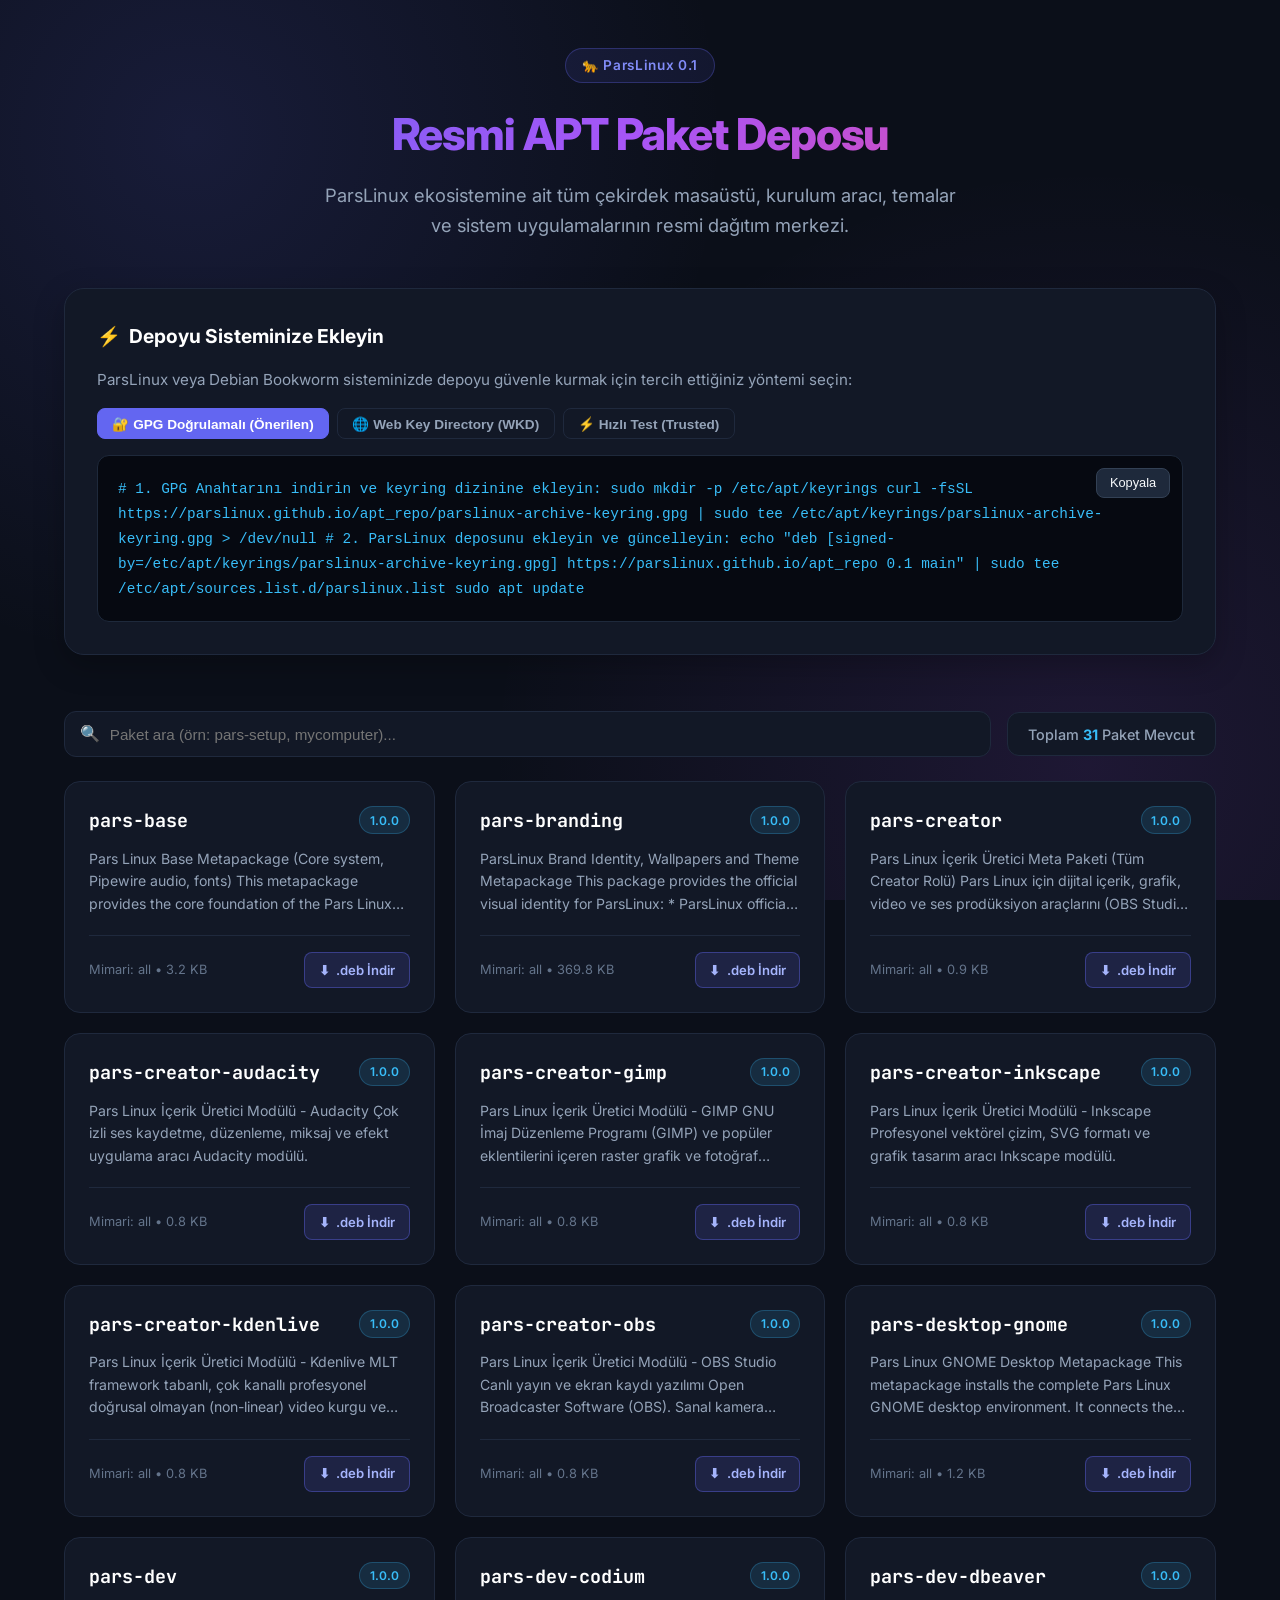
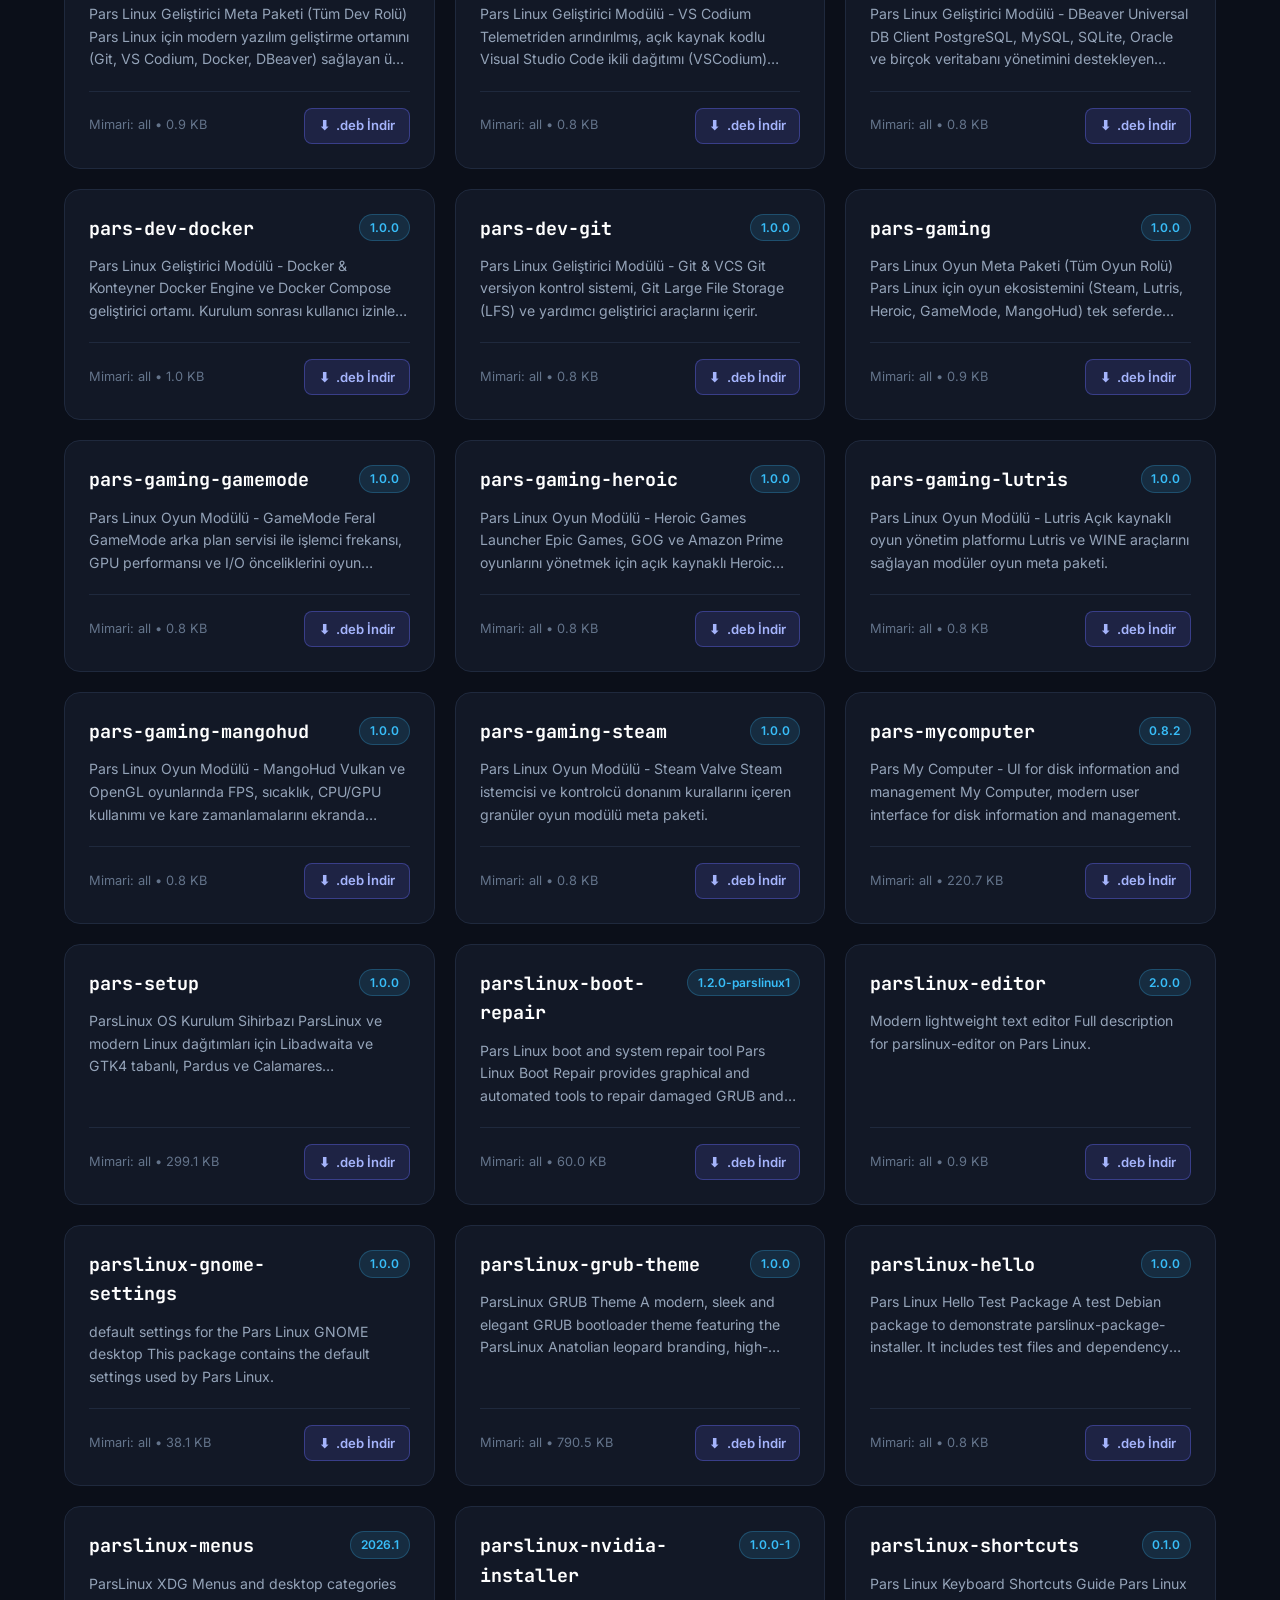
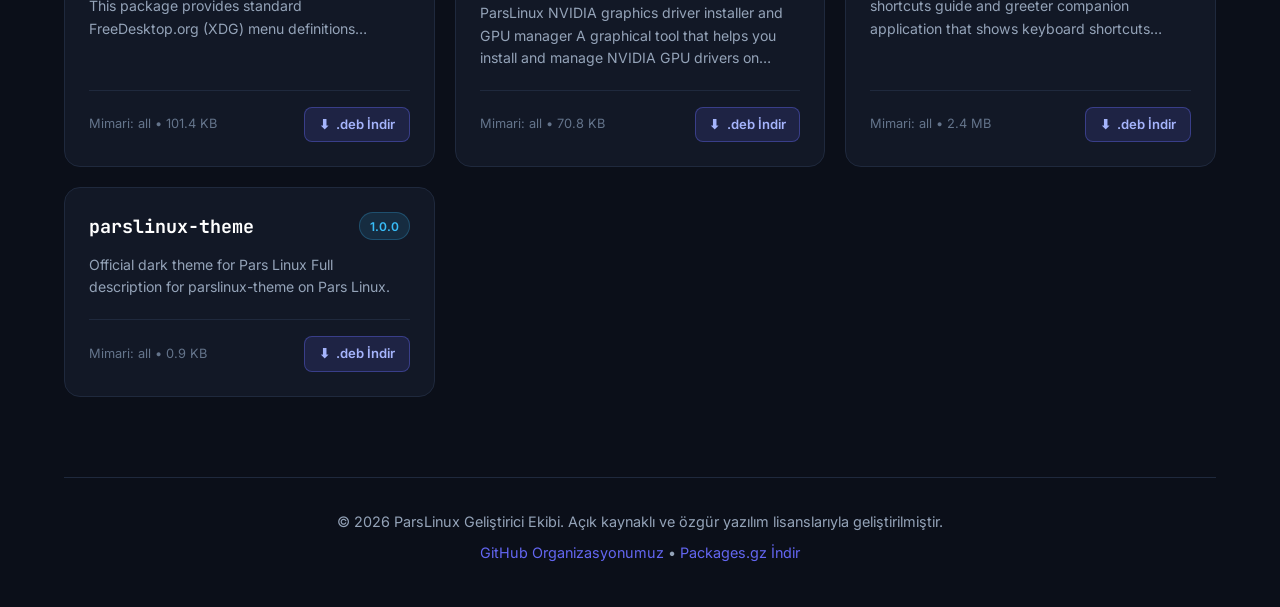
==== commit 5f164f5f: "feat(wkd): add Web Key Directory (RFC 9580) and GPG keyring deployment" ====
--- a/index.html
+++ b/index.html
@@ -308,11 +308,23 @@
             <div class="setup-title">
                 <span>⚡</span> Depoyu Sisteminize Ekleyin
             </div>
-            <p style="color: var(--text-muted); font-size: 0.95rem;">ParsLinux 0.1 veya Debian Bookworm sisteminizde terminali açıp şu komutları çalıştırmanız yeterlidir:</p>
+            <p style="color: var(--text-muted); font-size: 0.95rem; margin-bottom: 1rem;">ParsLinux veya Debian Bookworm sisteminizde depoyu güvenle kurmak için tercih ettiğiniz yöntemi seçin:</p>
             
-            <div class="code-block">
-                <button class="copy-btn" onclick="copyCommand()">Kopyala</button>
-                <code id="setup-cmd">echo "deb [trusted=yes] https://parslinux.github.io/apt_repo 0.1 main" | sudo tee /etc/apt/sources.list.d/parslinux.list<br>sudo apt update</code>
+            <div style="display: flex; gap: 0.5rem; margin-bottom: 1rem; flex-wrap: wrap;">
+                <button id="tab-signed" onclick="switchSetupTab('signed')" style="background: var(--primary); border: 1px solid var(--primary); color: #fff; padding: 0.4rem 0.9rem; border-radius: 0.5rem; cursor: pointer; font-size: 0.85rem; font-weight: 600;">🔐 GPG Doğrulamalı (Önerilen)</button>
+                <button id="tab-wkd" onclick="switchSetupTab('wkd')" style="background: var(--surface); border: 1px solid var(--surface-border); color: var(--text-muted); padding: 0.4rem 0.9rem; border-radius: 0.5rem; cursor: pointer; font-size: 0.85rem; font-weight: 600;">🌐 Web Key Directory (WKD)</button>
+                <button id="tab-fast" onclick="switchSetupTab('fast')" style="background: var(--surface); border: 1px solid var(--surface-border); color: var(--text-muted); padding: 0.4rem 0.9rem; border-radius: 0.5rem; cursor: pointer; font-size: 0.85rem; font-weight: 600;">⚡ Hızlı Test (Trusted)</button>
+            </div>
+
+            <div class="code-block" style="position: relative;">
+                <button class="copy-btn" onclick="copyCurrentSetupCommand()">Kopyala</button>
+                <code id="setup-cmd"># 1. GPG Anahtarını indirin ve keyring dizinine ekleyin:
+sudo mkdir -p /etc/apt/keyrings
+curl -fsSL https://parslinux.github.io/apt_repo/parslinux-archive-keyring.gpg | sudo tee /etc/apt/keyrings/parslinux-archive-keyring.gpg > /dev/null
+
+# 2. ParsLinux deposunu ekleyin ve güncelleyin:
+echo "deb [signed-by=/etc/apt/keyrings/parslinux-archive-keyring.gpg] https://parslinux.github.io/apt_repo 0.1 main" | sudo tee /etc/apt/sources.list.d/parslinux.list
+sudo apt update</code>
             </div>
         </section>
 
@@ -802,9 +814,55 @@
     </div>
 
     <script>
-        function copyCommand() {
-            const cmd = 'echo "deb [trusted=yes] https://parslinux.github.io/apt_repo 0.1 main" | sudo tee /etc/apt/sources.list.d/parslinux.list\nsudo apt update';
-            navigator.clipboard.writeText(cmd).then(() => {
+        const setupSnippets = {
+            signed: `# 1. GPG Anahtarını indirin ve keyring dizinine ekleyin:
+sudo mkdir -p /etc/apt/keyrings
+curl -fsSL https://parslinux.github.io/apt_repo/parslinux-archive-keyring.gpg | sudo tee /etc/apt/keyrings/parslinux-archive-keyring.gpg > /dev/null
+
+# 2. ParsLinux deposunu ekleyin ve güncelleyin:
+echo "deb [signed-by=/etc/apt/keyrings/parslinux-archive-keyring.gpg] https://parslinux.github.io/apt_repo 0.1 main" | sudo tee /etc/apt/sources.list.d/parslinux.list
+sudo apt update`,
+
+            wkd: `# 1. Web Key Directory (WKD RFC 9580) ile anahtarı çekin:
+sudo mkdir -p /etc/apt/keyrings
+gpg --locate-keys repo@parslinux.org && gpg --export repo@parslinux.org | sudo gpg --dearmor --yes -o /etc/apt/keyrings/parslinux-archive-keyring.gpg
+
+# 2. Depo kaynağını ekleyin ve güncelleyin:
+echo "deb [signed-by=/etc/apt/keyrings/parslinux-archive-keyring.gpg] https://parslinux.github.io/apt_repo 0.1 main" | sudo tee /etc/apt/sources.list.d/parslinux.list
+sudo apt update`,
+
+            fast: `# Hızlı Kurulum (GPG doğrulama atlanır):
+echo "deb [trusted=yes] https://parslinux.github.io/apt_repo 0.1 main" | sudo tee /etc/apt/sources.list.d/parslinux.list
+sudo apt update`
+        };
+
+        let currentTabMode = 'signed';
+
+        function switchSetupTab(mode) {
+            currentTabMode = mode;
+            ['signed', 'wkd', 'fast'].forEach(m => {
+                const btn = document.getElementById('tab-' + m);
+                if (btn) {
+                    if (m === mode) {
+                        btn.style.background = 'var(--primary)';
+                        btn.style.borderColor = 'var(--primary)';
+                        btn.style.color = '#fff';
+                    } else {
+                        btn.style.background = 'var(--surface)';
+                        btn.style.borderColor = 'var(--surface-border)';
+                        btn.style.color = 'var(--text-muted)';
+                    }
+                }
+            });
+            const codeEl = document.getElementById('setup-cmd');
+            if (codeEl) {
+                codeEl.innerText = setupSnippets[mode];
+            }
+        }
+
+        function copyCurrentSetupCommand() {
+            const snippet = setupSnippets[currentTabMode];
+            navigator.clipboard.writeText(snippet).then(() => {
                 const btn = document.querySelector('.copy-btn');
                 btn.innerText = 'Kopyalandı! ✓';
                 setTimeout(() => btn.innerText = 'Kopyala', 2000);
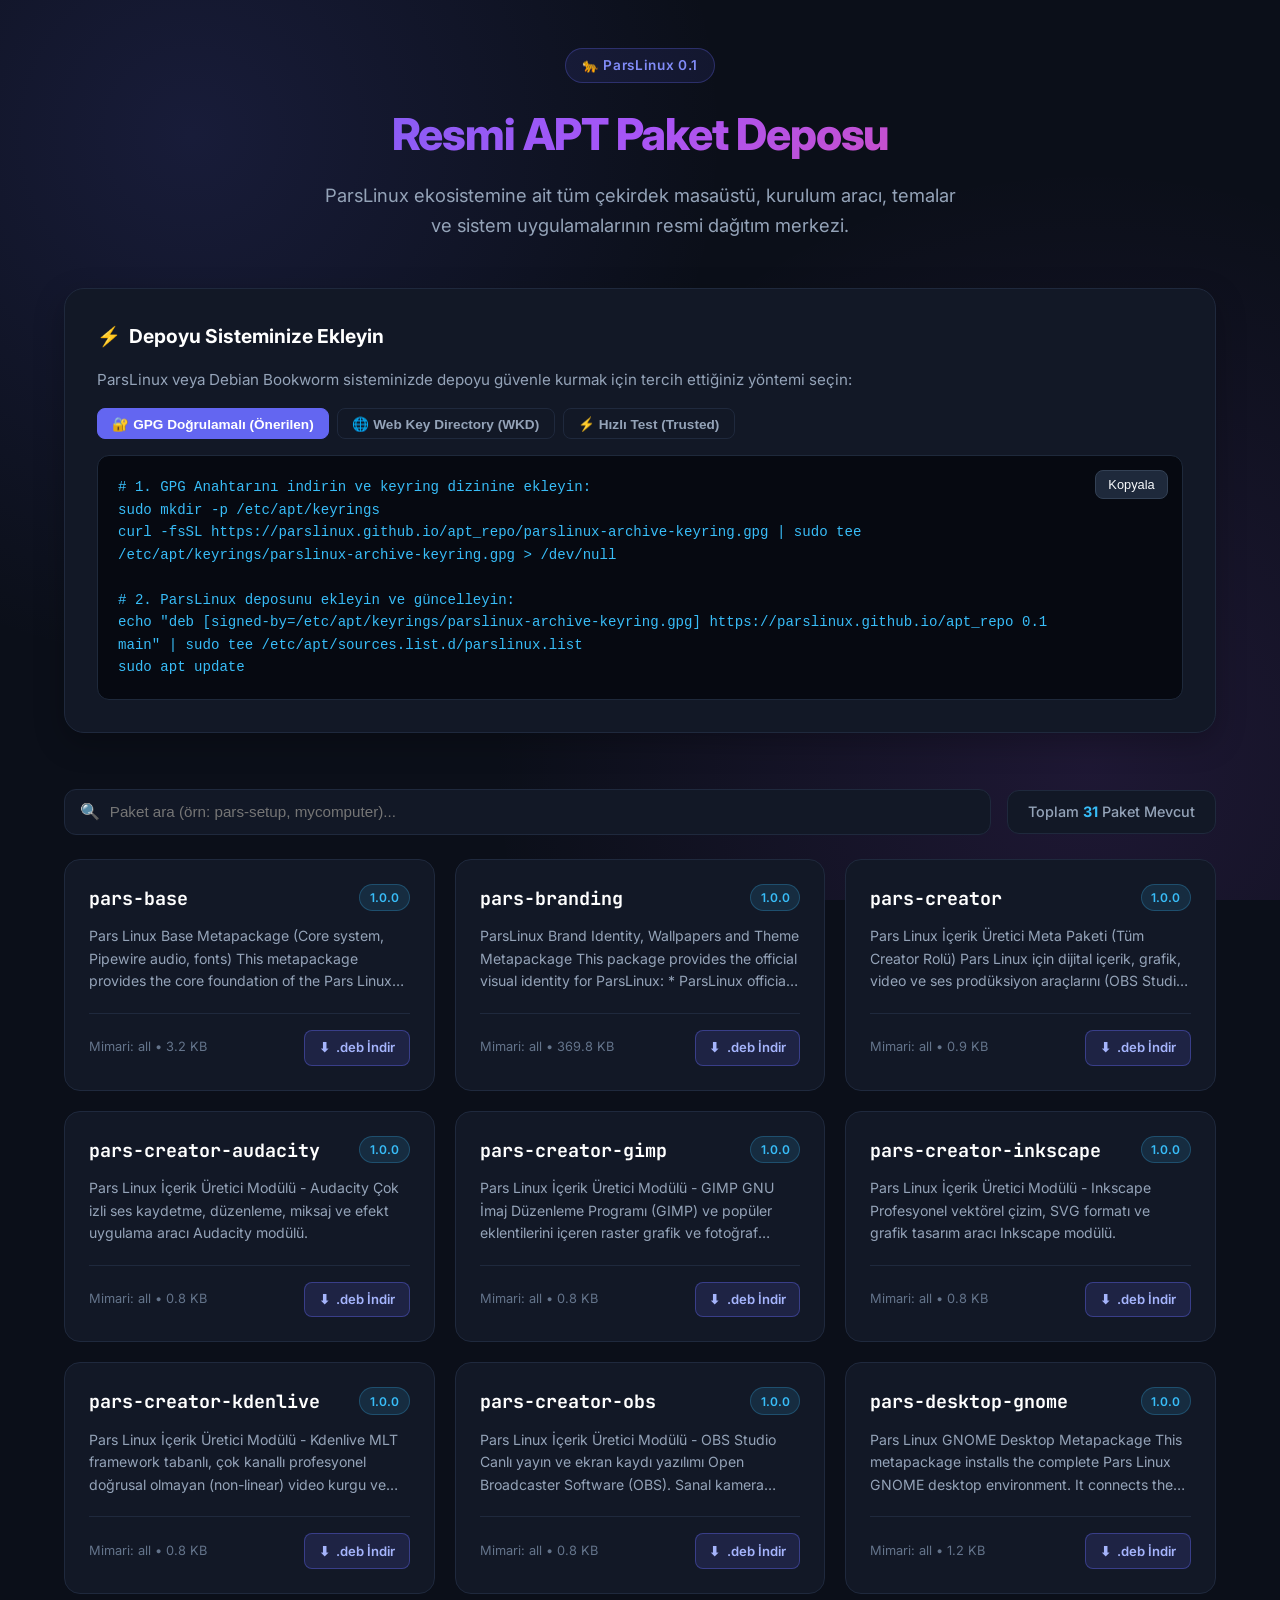
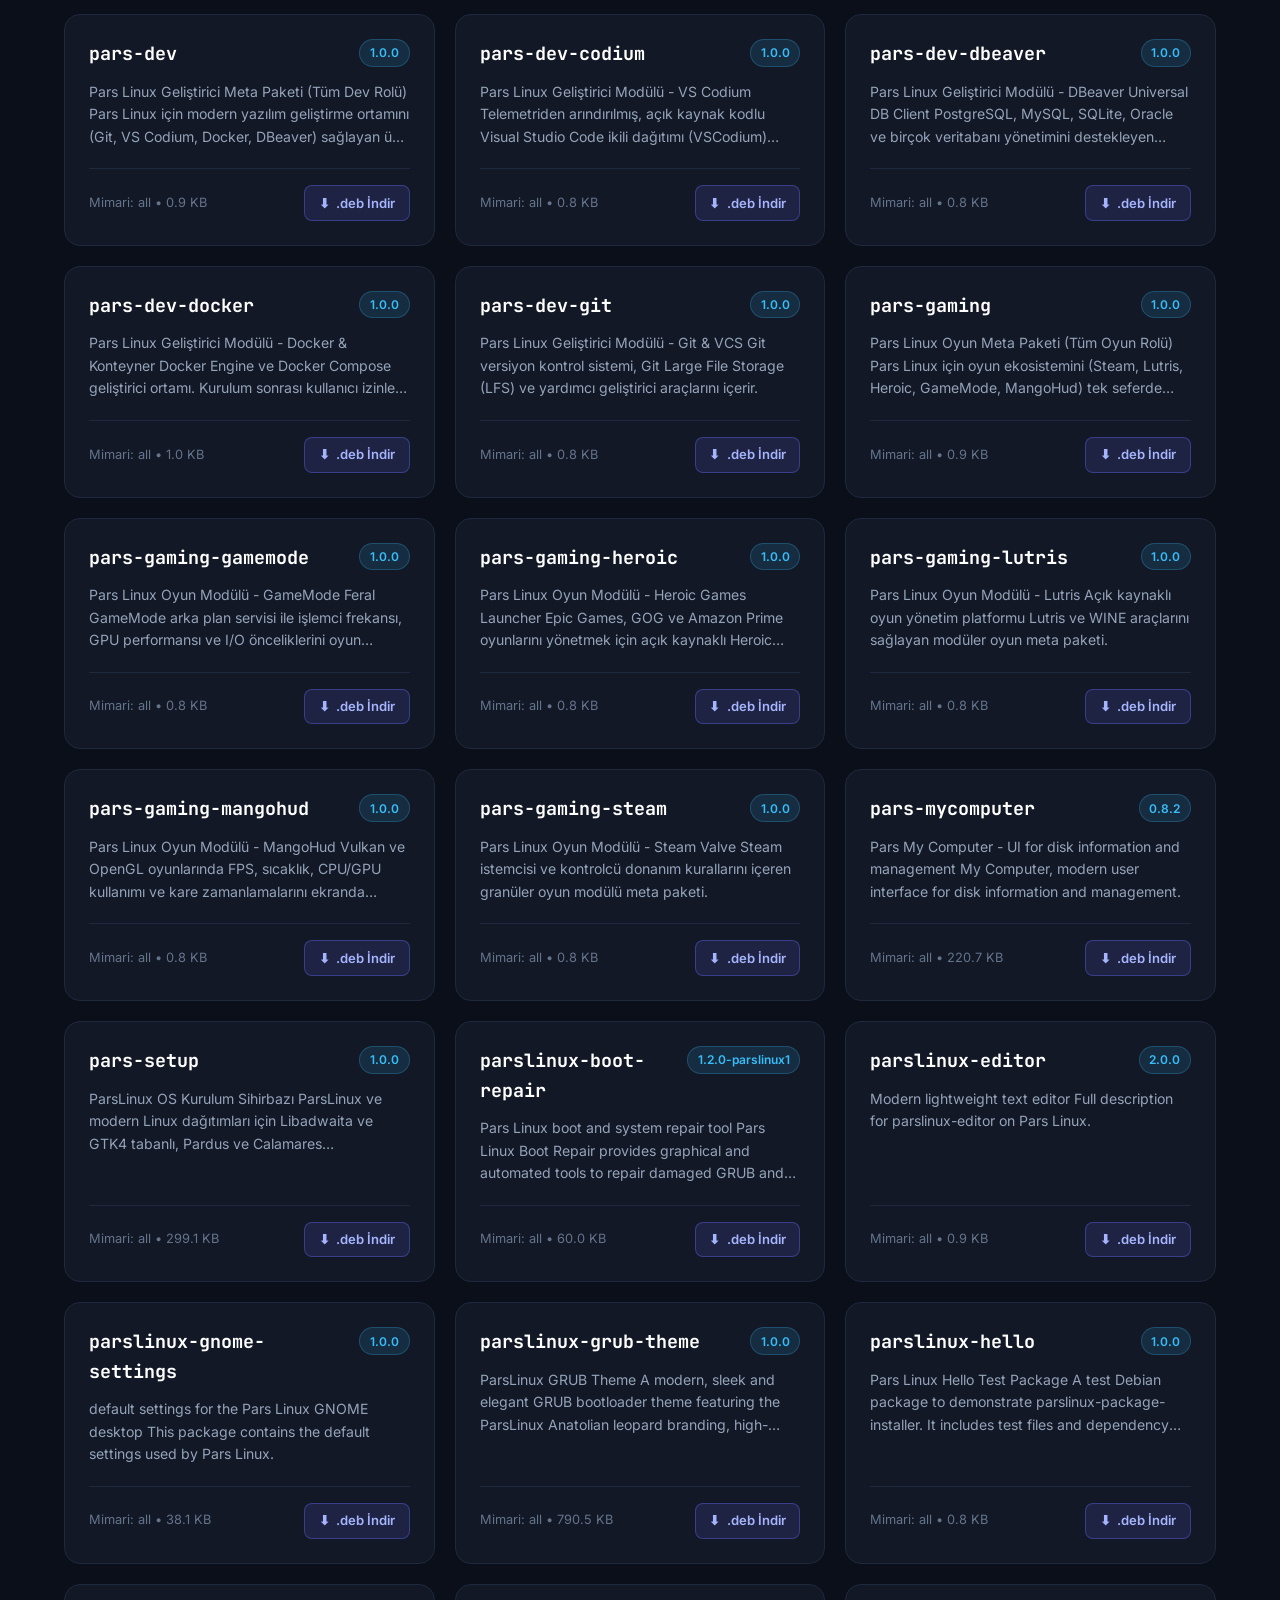
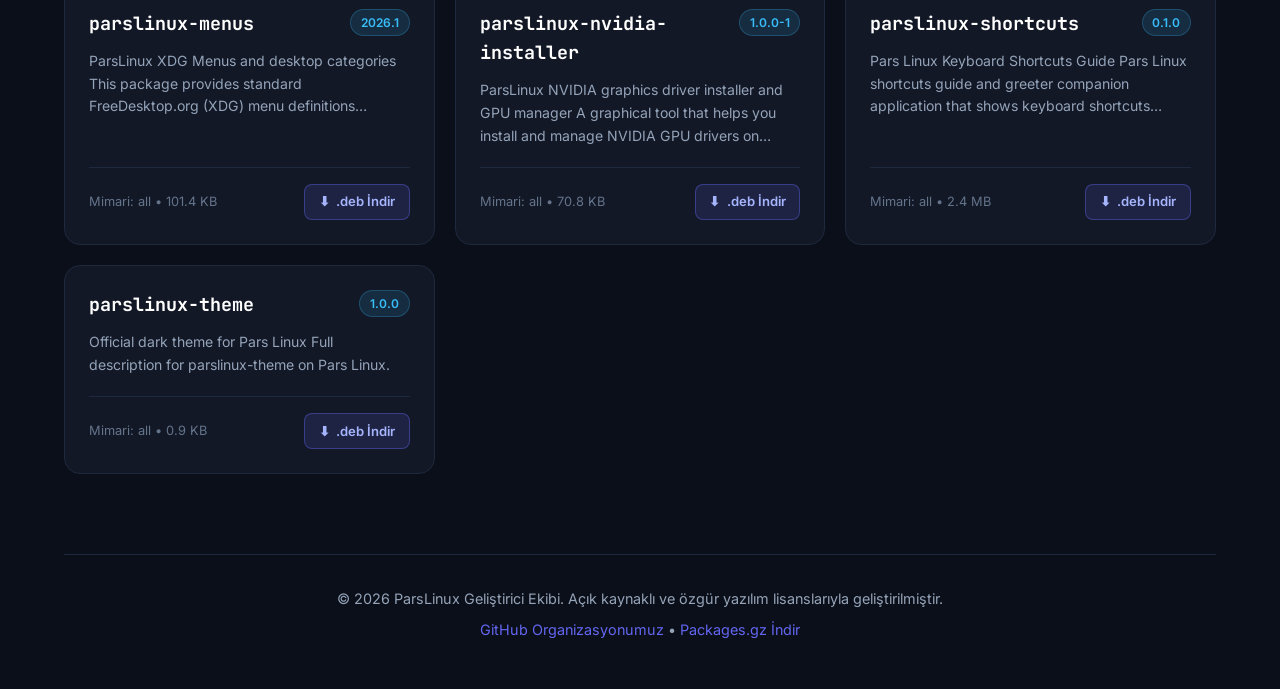
==== commit efa0ee1a: "fix(ui): prevent code blocks and setup links overflow with word-break and responsive padding" ====
--- a/index.html
+++ b/index.html
@@ -108,19 +108,30 @@
             background: #060911;
             border: 1px solid #1e293b;
             border-radius: 0.75rem;
-            padding: 1.25rem;
+            padding: 1.25rem 6.5rem 1.25rem 1.25rem;
             position: relative;
             margin-top: 1rem;
             font-family: 'JetBrains Mono', monospace;
-            font-size: 0.9rem;
+            font-size: 0.88rem;
             color: #38bdf8;
             overflow-x: auto;
+            max-width: 100%;
+            scrollbar-width: thin;
+            scrollbar-color: rgba(99, 102, 241, 0.4) transparent;
+        }
+
+        .code-block code {
+            display: block;
+            white-space: pre-wrap;
+            word-break: break-word;
+            overflow-wrap: anywhere;
+            line-height: 1.6;
         }
 
         .copy-btn {
             position: absolute;
-            top: 0.75rem;
-            right: 0.75rem;
+            top: 0.85rem;
+            right: 0.85rem;
             background: #1e293b;
             border: 1px solid #334155;
             color: var(--text-main);
@@ -129,11 +140,22 @@
             font-size: 0.8rem;
             cursor: pointer;
             transition: all 0.2s ease;
+            z-index: 2;
         }
 
         .copy-btn:hover {
             background: var(--primary);
             border-color: var(--primary);
+        }
+
+        @media (max-width: 640px) {
+            .code-block {
+                padding: 3rem 1rem 1rem 1rem;
+            }
+            .copy-btn {
+                top: 0.6rem;
+                right: 0.6rem;
+            }
         }
 
         .toolbar {
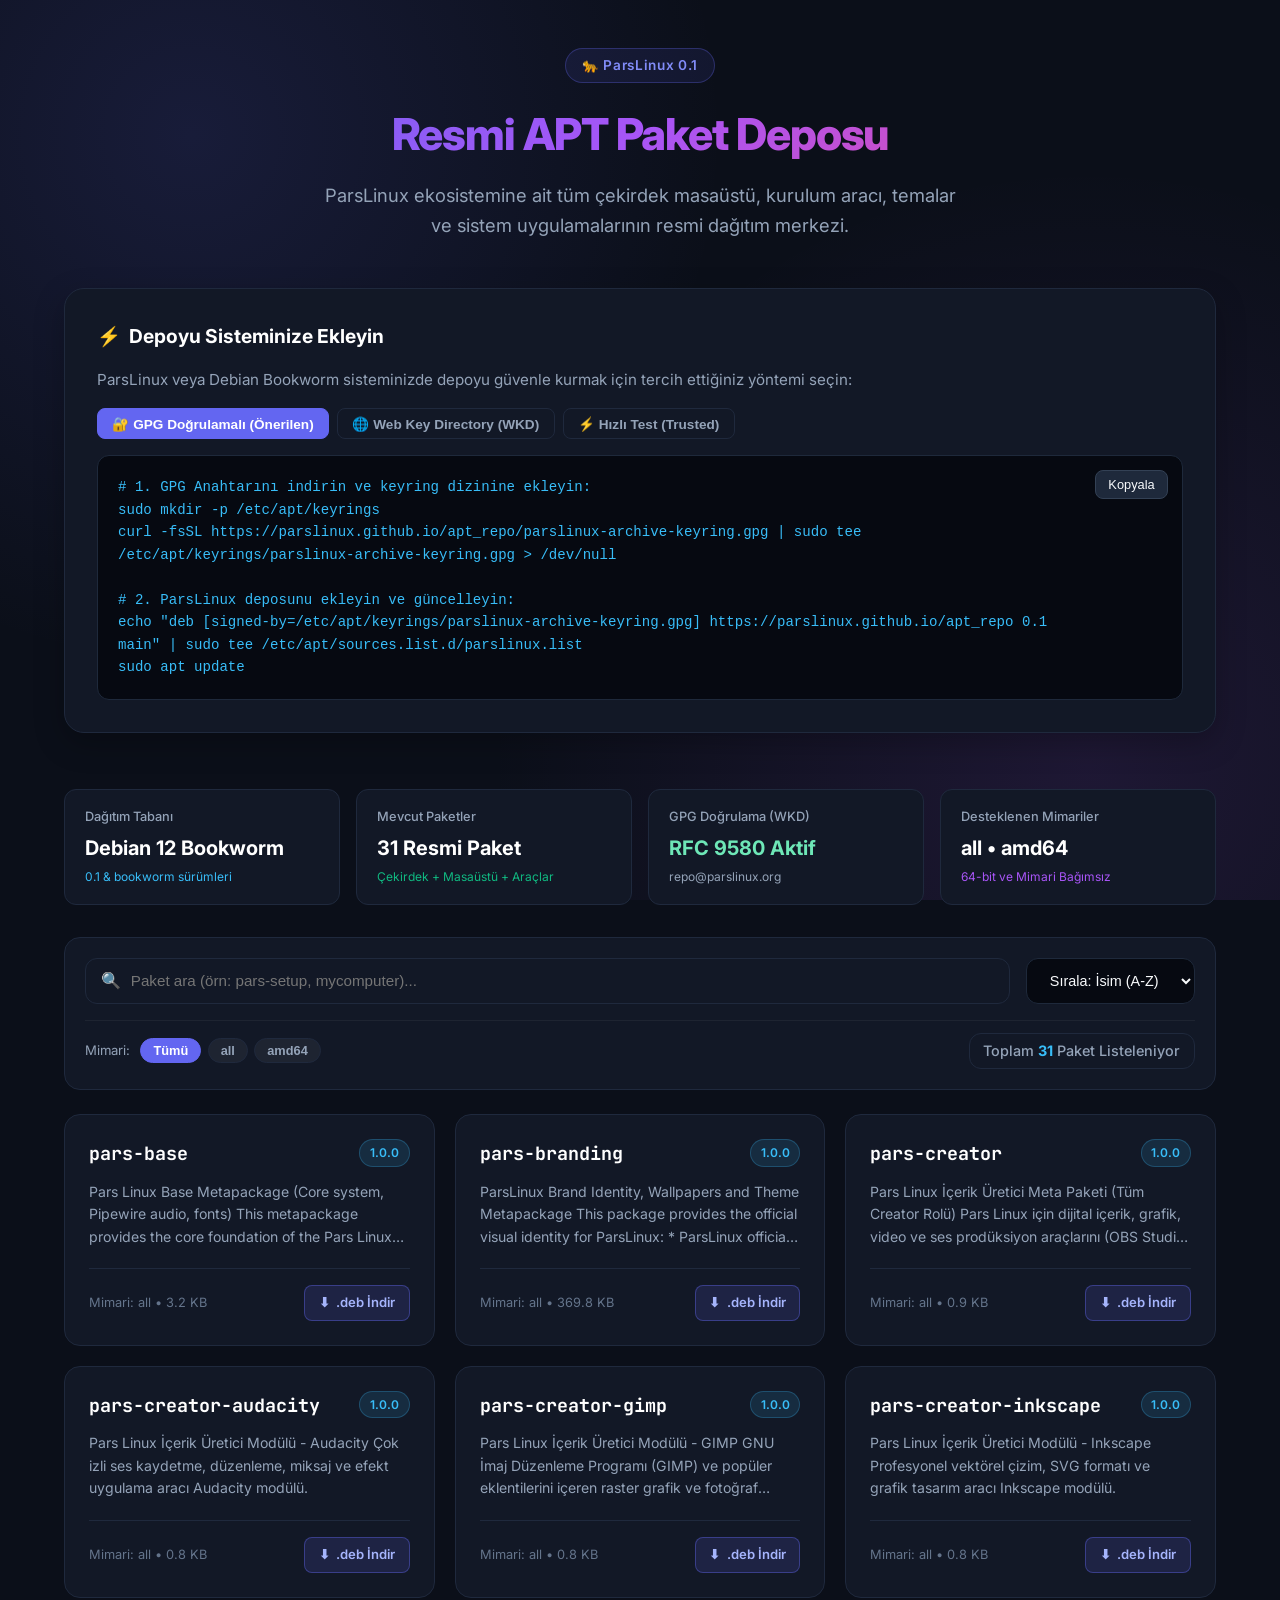
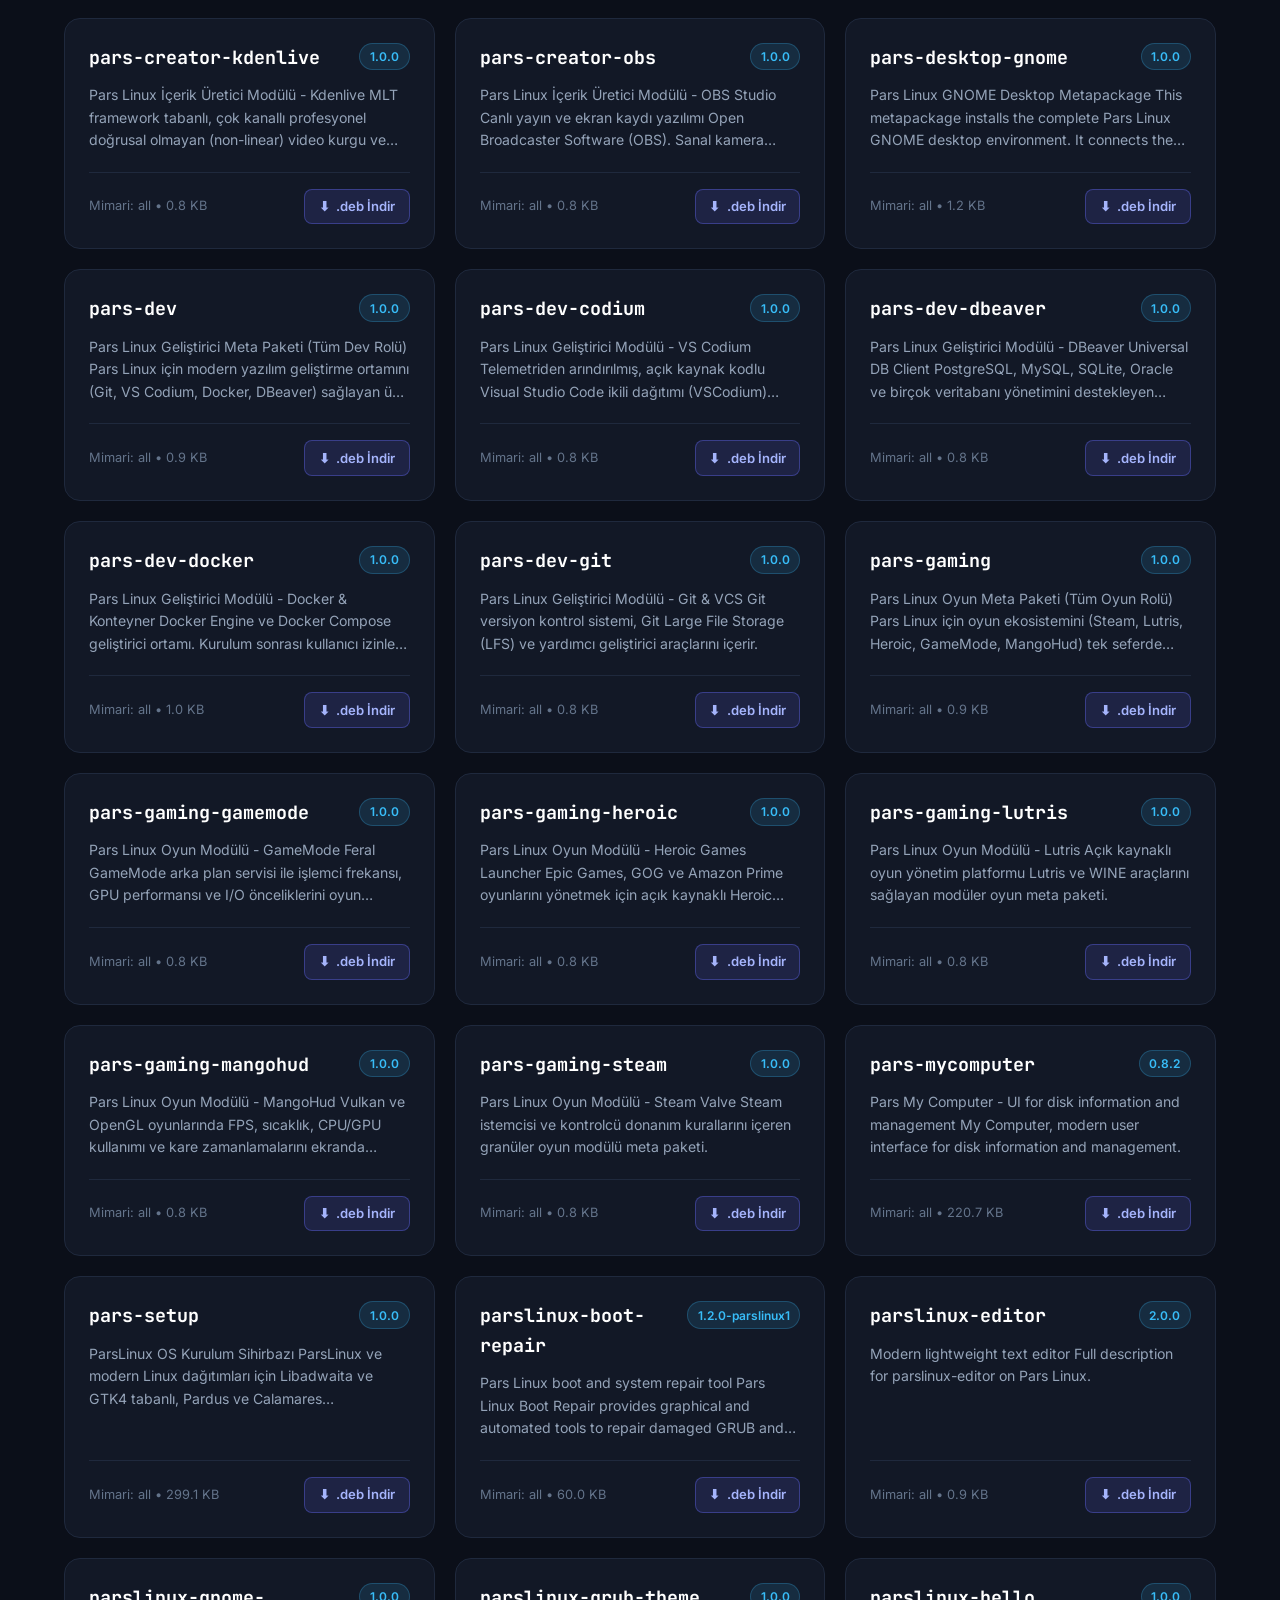
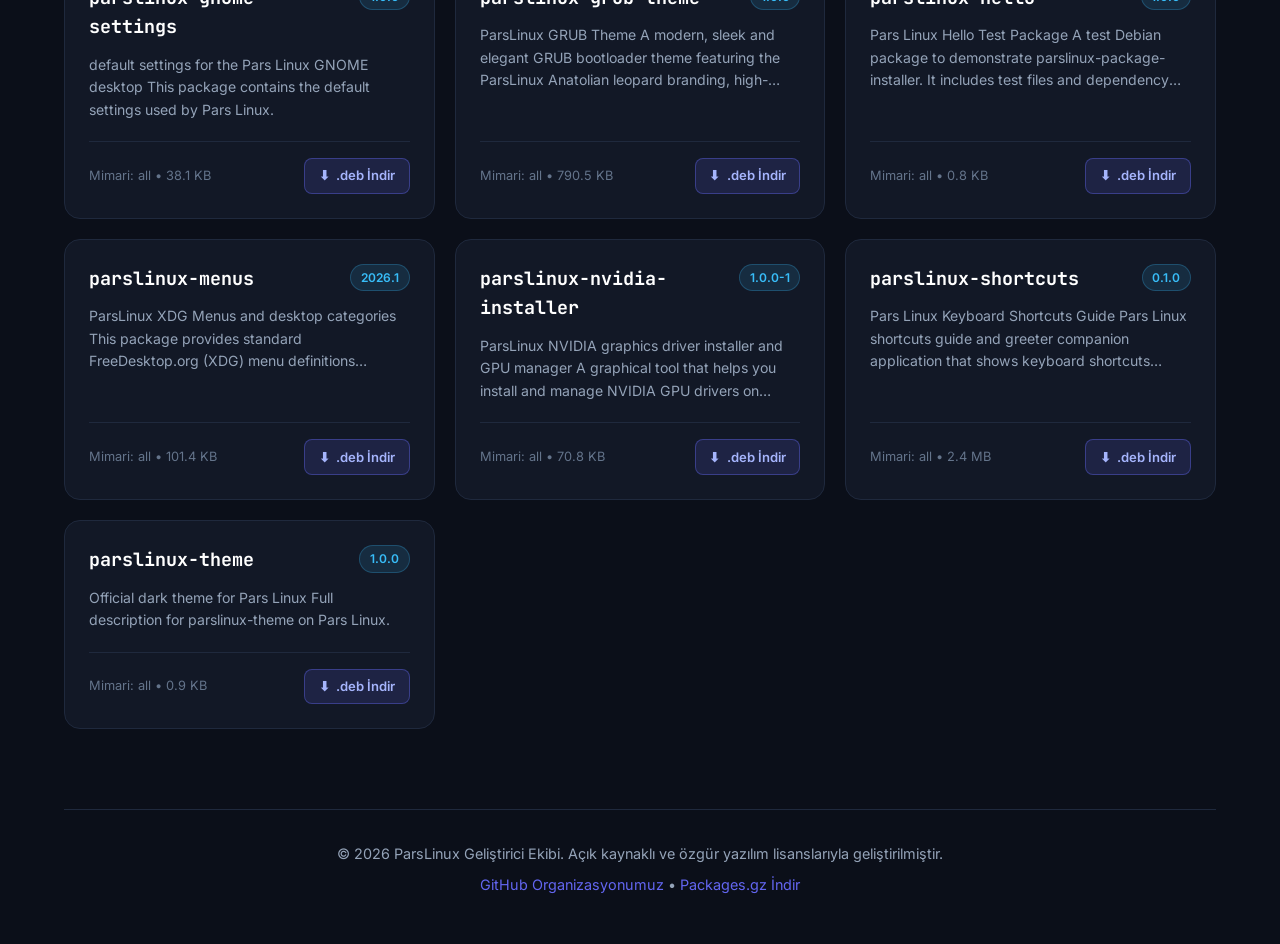
==== commit bcccb365: "feat(portal): add KPI overview, architecture pills, search clear, and sorting" ====
--- a/index.html
+++ b/index.html
@@ -350,13 +350,55 @@
             </div>
         </section>
 
-        <div class="toolbar">
-            <div class="search-box">
-                <span class="search-icon">🔍</span>
-                <input type="text" class="search-input" id="search" placeholder="Paket ara (örn: pars-setup, mycomputer)..." onkeyup="filterPackages()">
-            </div>
-            <div class="stats-badge">
-                Toplam <b id="pkg-count">31</b> Paket Mevcut
+        <!-- Hızlı Özet KPI Kartları -->
+        <div style="display: grid; grid-template-columns: repeat(auto-fit, minmax(200px, 1fr)); gap: 1rem; margin-bottom: 2rem;">
+            <div style="background: var(--surface); border: 1px solid var(--surface-border); border-radius: 0.75rem; padding: 1.1rem 1.25rem;">
+                <div style="color: var(--text-muted); font-size: 0.8rem; font-weight: 500;">Dağıtım Tabanı</div>
+                <div style="font-size: 1.25rem; font-weight: 700; color: #fff; margin-top: 0.25rem;">Debian 12 Bookworm</div>
+                <div style="font-size: 0.75rem; color: #38bdf8; margin-top: 0.2rem;">0.1 & bookworm sürümleri</div>
+            </div>
+            <div style="background: var(--surface); border: 1px solid var(--surface-border); border-radius: 0.75rem; padding: 1.1rem 1.25rem;">
+                <div style="color: var(--text-muted); font-size: 0.8rem; font-weight: 500;">Mevcut Paketler</div>
+                <div style="font-size: 1.25rem; font-weight: 700; color: #fff; margin-top: 0.25rem;">31 Resmi Paket</div>
+                <div style="font-size: 0.75rem; color: #10b981; margin-top: 0.2rem;">Çekirdek + Masaüstü + Araçlar</div>
+            </div>
+            <div style="background: var(--surface); border: 1px solid var(--surface-border); border-radius: 0.75rem; padding: 1.1rem 1.25rem;">
+                <div style="color: var(--text-muted); font-size: 0.8rem; font-weight: 500;">GPG Doğrulama (WKD)</div>
+                <div style="font-size: 1.25rem; font-weight: 700; color: #6ee7b7; margin-top: 0.25rem;">RFC 9580 Aktif</div>
+                <div style="font-size: 0.75rem; color: var(--text-muted); margin-top: 0.2rem;">repo@parslinux.org</div>
+            </div>
+            <div style="background: var(--surface); border: 1px solid var(--surface-border); border-radius: 0.75rem; padding: 1.1rem 1.25rem;">
+                <div style="color: var(--text-muted); font-size: 0.8rem; font-weight: 500;">Desteklenen Mimariler</div>
+                <div style="font-size: 1.25rem; font-weight: 700; color: #fff; margin-top: 0.25rem;">all • amd64</div>
+                <div style="font-size: 0.75rem; color: #a855f7; margin-top: 0.2rem;">64-bit ve Mimari Bağımsız</div>
+            </div>
+        </div>
+
+        <div class="toolbar" style="display: flex; flex-direction: column; gap: 1rem; align-items: stretch; background: var(--surface); border: 1px solid var(--surface-border); border-radius: 1rem; padding: 1.25rem; margin-bottom: 1.5rem;">
+            <div style="display: flex; gap: 1rem; align-items: center; flex-wrap: wrap;">
+                <div class="search-box" style="flex: 1; min-width: 260px; position: relative;">
+                    <span class="search-icon">🔍</span>
+                    <input type="text" class="search-input" id="search" placeholder="Paket ara (örn: pars-setup, mycomputer)..." onkeyup="filterPackages()" style="padding-right: 2.4rem;">
+                    <button type="button" id="search-clear" onclick="clearSearch()" style="display: none; position: absolute; right: 12px; top: 50%; transform: translateY(-50%); background: rgba(255,255,255,0.1); border: none; border-radius: 50%; width: 22px; height: 22px; color: #94a3b8; cursor: pointer; font-size: 12px;">✕</button>
+                </div>
+                <div style="display: flex; gap: 0.5rem; align-items: center;">
+                    <select id="sort-select" onchange="filterPackages()" style="background: #060911; border: 1px solid #1e293b; color: var(--text-main); padding: 0.8rem 1.2rem; border-radius: 0.75rem; outline: none; cursor: pointer; font-size: 0.9rem;">
+                        <option value="name-asc">Sırala: İsim (A-Z)</option>
+                        <option value="name-desc">Sırala: İsim (Z-A)</option>
+                    </select>
+                </div>
+            </div>
+
+            <div style="display: flex; justify-content: space-between; align-items: center; flex-wrap: wrap; gap: 0.75rem; padding-top: 0.75rem; border-top: 1px solid rgba(255, 255, 255, 0.05);">
+                <div style="display: flex; align-items: center; gap: 0.4rem; flex-wrap: wrap;">
+                    <span style="font-size: 0.82rem; color: var(--text-muted); margin-right: 0.25rem;">Mimari:</span>
+                    <button type="button" class="arch-filter-btn" id="arch-all" onclick="setArchFilter('all')" style="background: var(--primary); border: 1px solid var(--primary); color: #fff; padding: 0.25rem 0.75rem; border-radius: 9999px; font-size: 0.8rem; font-weight: 600; cursor: pointer;">Tümü</button>
+                    <button type="button" class="arch-filter-btn" id="arch-all-only" onclick="setArchFilter('all-only')" style="background: rgba(255,255,255,0.05); border: 1px solid var(--surface-border); color: var(--text-muted); padding: 0.25rem 0.75rem; border-radius: 9999px; font-size: 0.8rem; font-weight: 600; cursor: pointer;">all</button>
+                    <button type="button" class="arch-filter-btn" id="arch-amd64" onclick="setArchFilter('amd64')" style="background: rgba(255,255,255,0.05); border: 1px solid var(--surface-border); color: var(--text-muted); padding: 0.25rem 0.75rem; border-radius: 9999px; font-size: 0.8rem; font-weight: 600; cursor: pointer;">amd64</button>
+                </div>
+                <div class="stats-badge" style="padding: 0.35rem 0.85rem;">
+                    Toplam <b id="pkg-count">31</b> Paket Listeleniyor
+                </div>
             </div>
         </div>
 
@@ -891,21 +933,85 @@
             });
         }
 
+        let activeArchFilter = 'all';
+
+        function setArchFilter(arch) {
+            activeArchFilter = arch;
+            ['all', 'all-only', 'amd64'].forEach(a => {
+                const btn = document.getElementById('arch-' + a);
+                if (btn) {
+                    if (a === arch) {
+                        btn.style.background = 'var(--primary)';
+                        btn.style.borderColor = 'var(--primary)';
+                        btn.style.color = '#fff';
+                    } else {
+                        btn.style.background = 'rgba(255,255,255,0.05)';
+                        btn.style.borderColor = 'var(--surface-border)';
+                        btn.style.color = 'var(--text-muted)';
+                    }
+                }
+            });
+            filterPackages();
+        }
+
+        function clearSearch() {
+            const input = document.getElementById('search');
+            if (input) {
+                input.value = '';
+                filterPackages();
+                input.focus();
+            }
+        }
+
         function filterPackages() {
-            const query = document.getElementById('search').value.toLowerCase();
-            const cards = document.querySelectorAll('.pkg-card');
-            let count = 0;
+            const searchInput = document.getElementById('search');
+            const clearBtn = document.getElementById('search-clear');
+            const query = (searchInput ? searchInput.value : '').trim().toLowerCase();
+            if (clearBtn) {
+                clearBtn.style.display = query ? 'block' : 'none';
+            }
+
+            const sortVal = document.getElementById('sort-select') ? document.getElementById('sort-select').value : 'name-asc';
+            const grid = document.getElementById('pkg-grid');
+            const cards = Array.from(document.querySelectorAll('.pkg-card'));
+            
+            let visibleCount = 0;
+
             cards.forEach(card => {
-                const name = card.getAttribute('data-name');
-                const desc = card.getAttribute('data-desc');
-                if (name.includes(query) || desc.includes(query)) {
+                const name = (card.getAttribute('data-name') || '').toLowerCase();
+                const desc = (card.getAttribute('data-desc') || '').toLowerCase();
+                const metaText = (card.querySelector('.pkg-meta') ? card.querySelector('.pkg-meta').innerText : '').toLowerCase();
+                
+                const matchesSearch = !query || name.includes(query) || desc.includes(query);
+
+                let matchesArch = true;
+                if (activeArchFilter === 'all-only') {
+                    matchesArch = metaText.includes('mimari: all') || metaText.includes('all');
+                } else if (activeArchFilter === 'amd64') {
+                    matchesArch = metaText.includes('amd64');
+                }
+
+                if (matchesSearch && matchesArch) {
                     card.style.display = 'flex';
-                    count++;
+                    visibleCount++;
                 } else {
                     card.style.display = 'none';
                 }
             });
-            document.getElementById('pkg-count').innerText = count;
+
+            // Sıralama
+            cards.sort((a, b) => {
+                const nameA = (a.getAttribute('data-name') || '').toLowerCase();
+                const nameB = (b.getAttribute('data-name') || '').toLowerCase();
+                return sortVal === 'name-desc' ? nameB.localeCompare(nameA) : nameA.localeCompare(nameB);
+            });
+
+            if (grid) {
+                cards.forEach(card => grid.appendChild(card));
+            }
+
+            const countEl = document.getElementById('pkg-count');
+            if (countEl) countEl.innerText = visibleCount;
         }
     </script>
 </body>
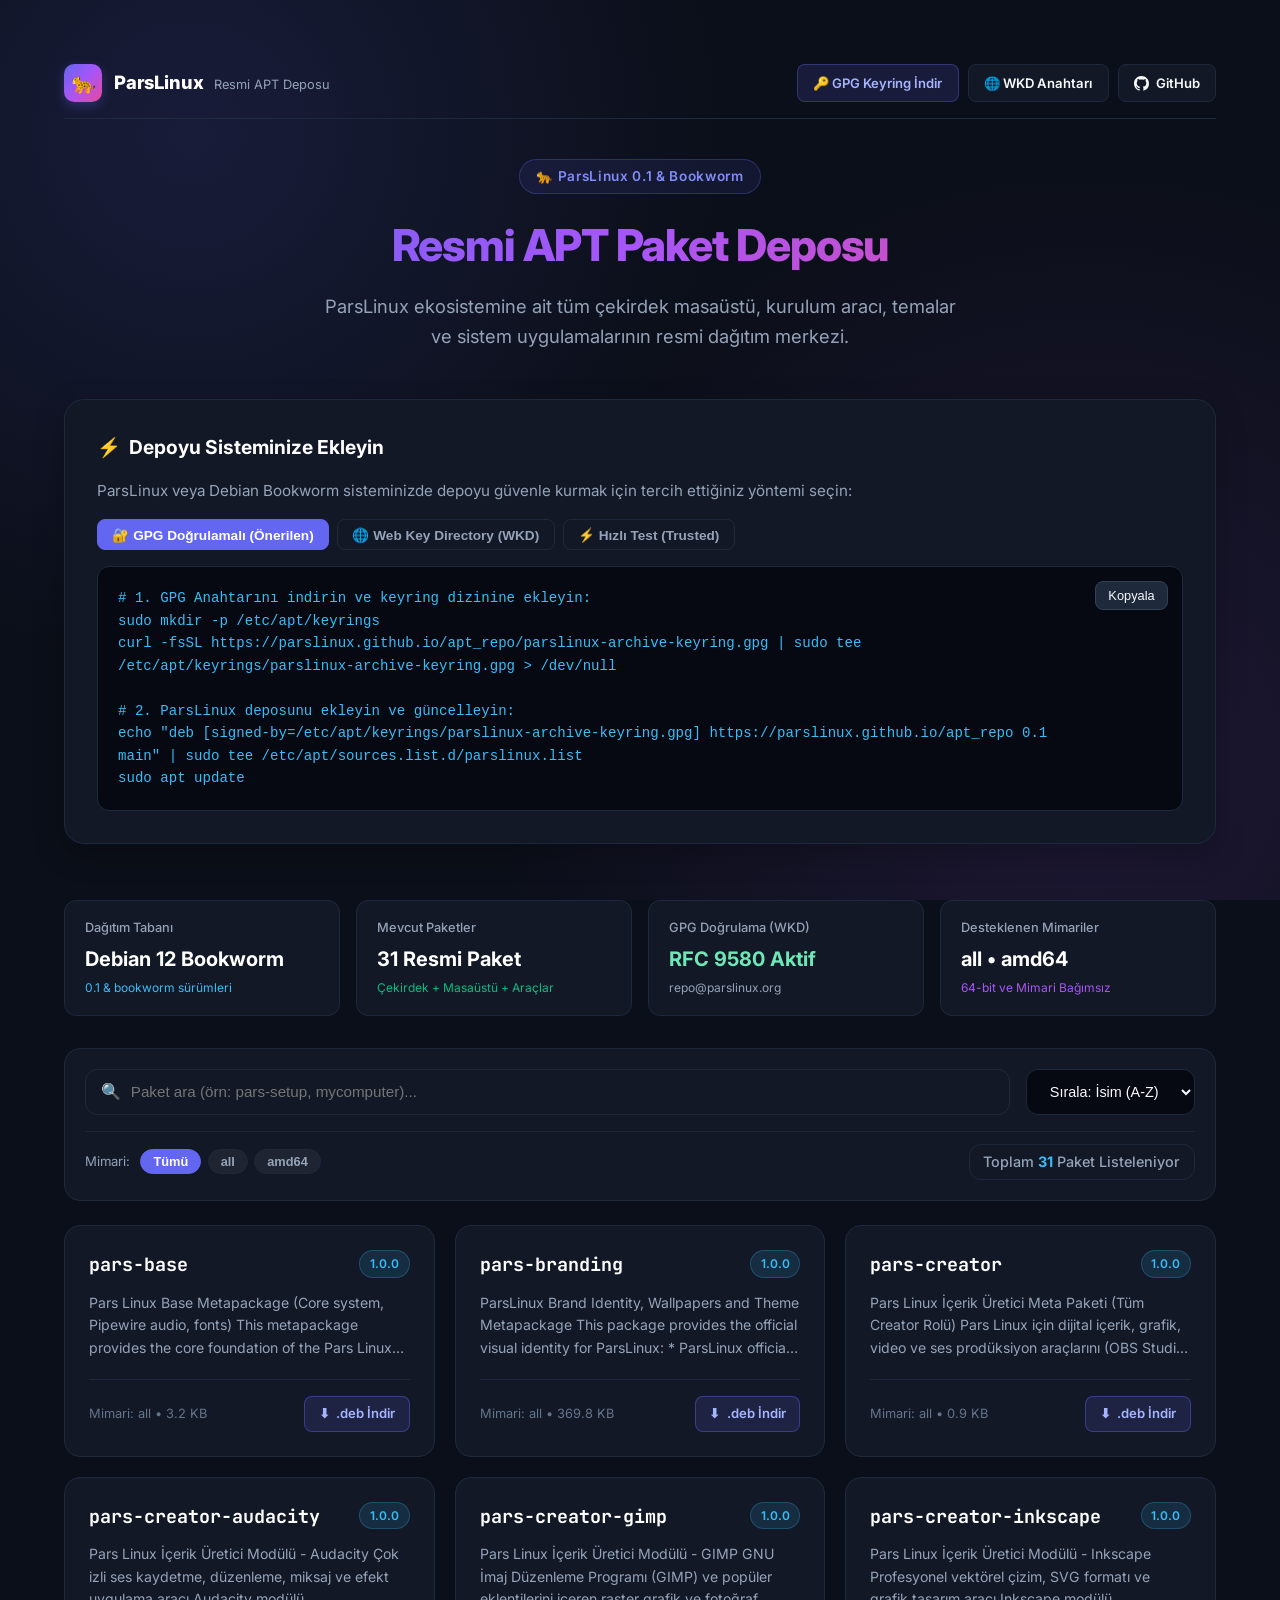
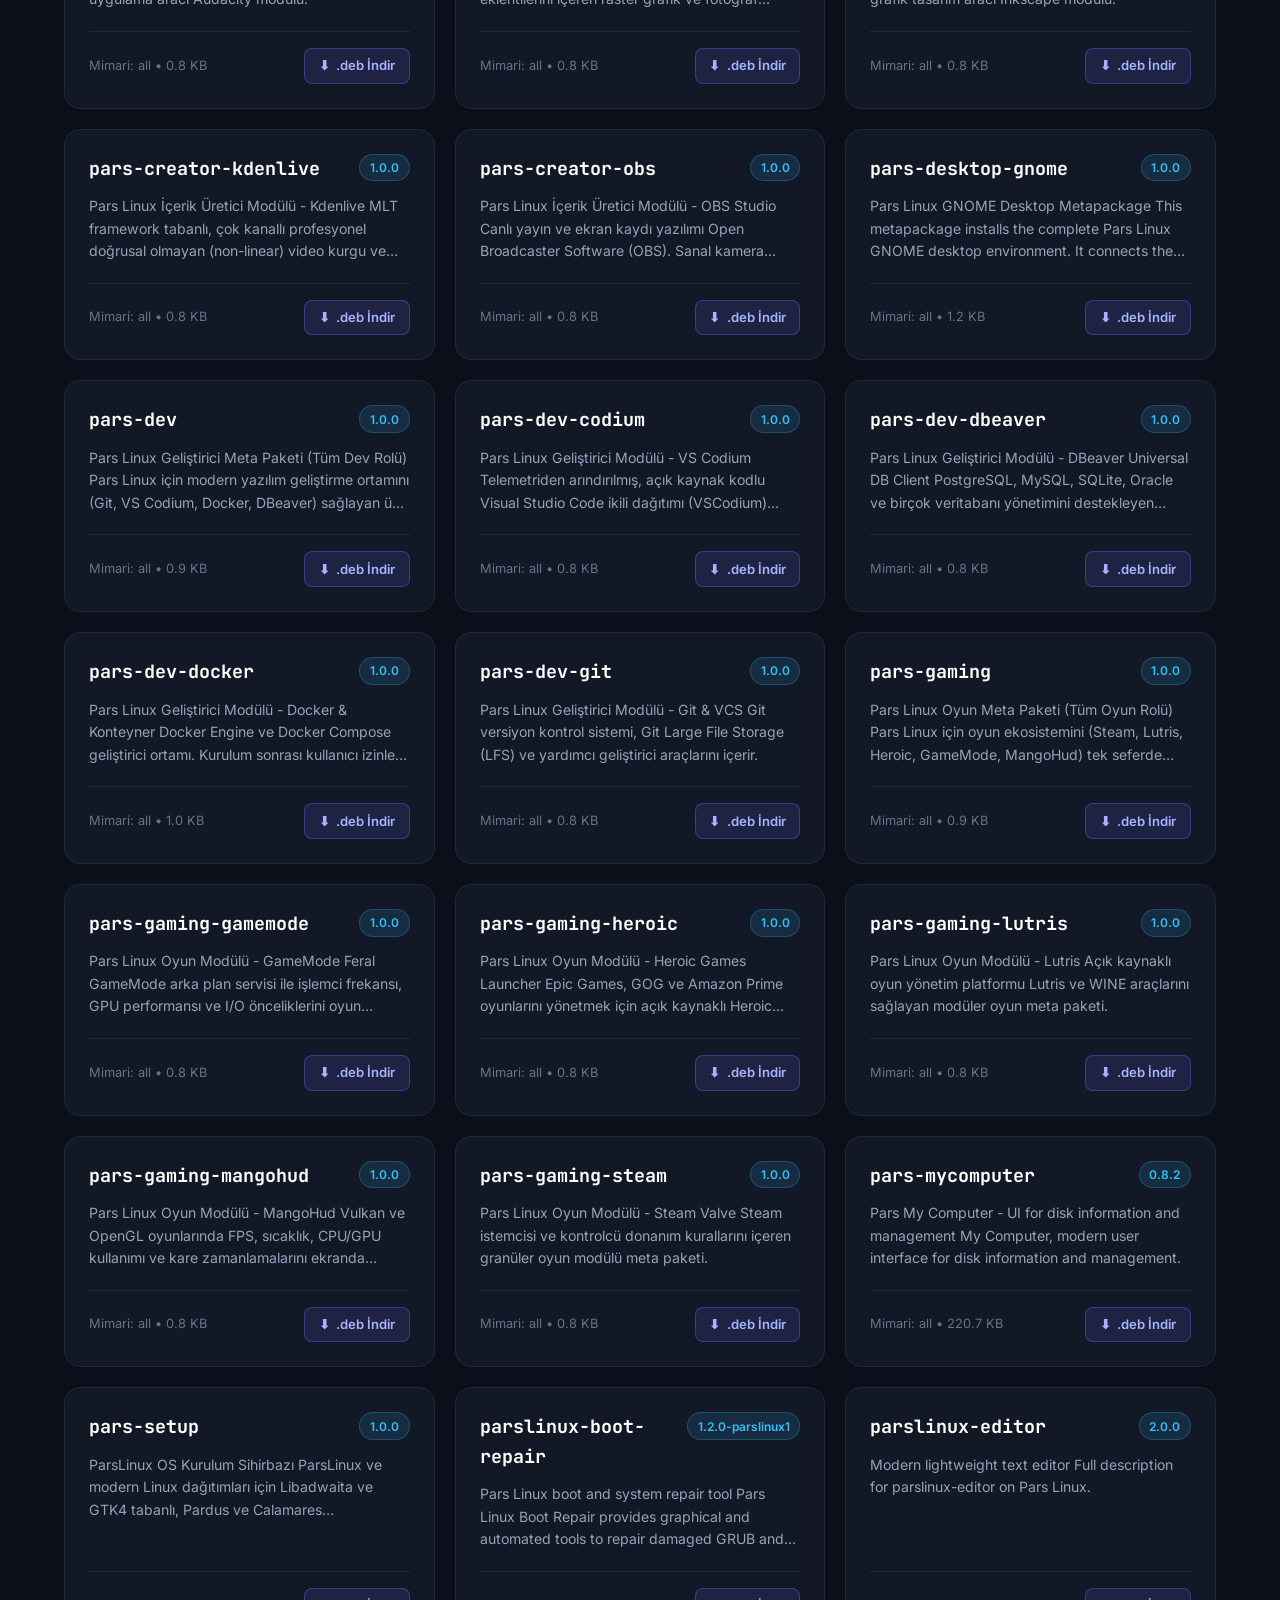
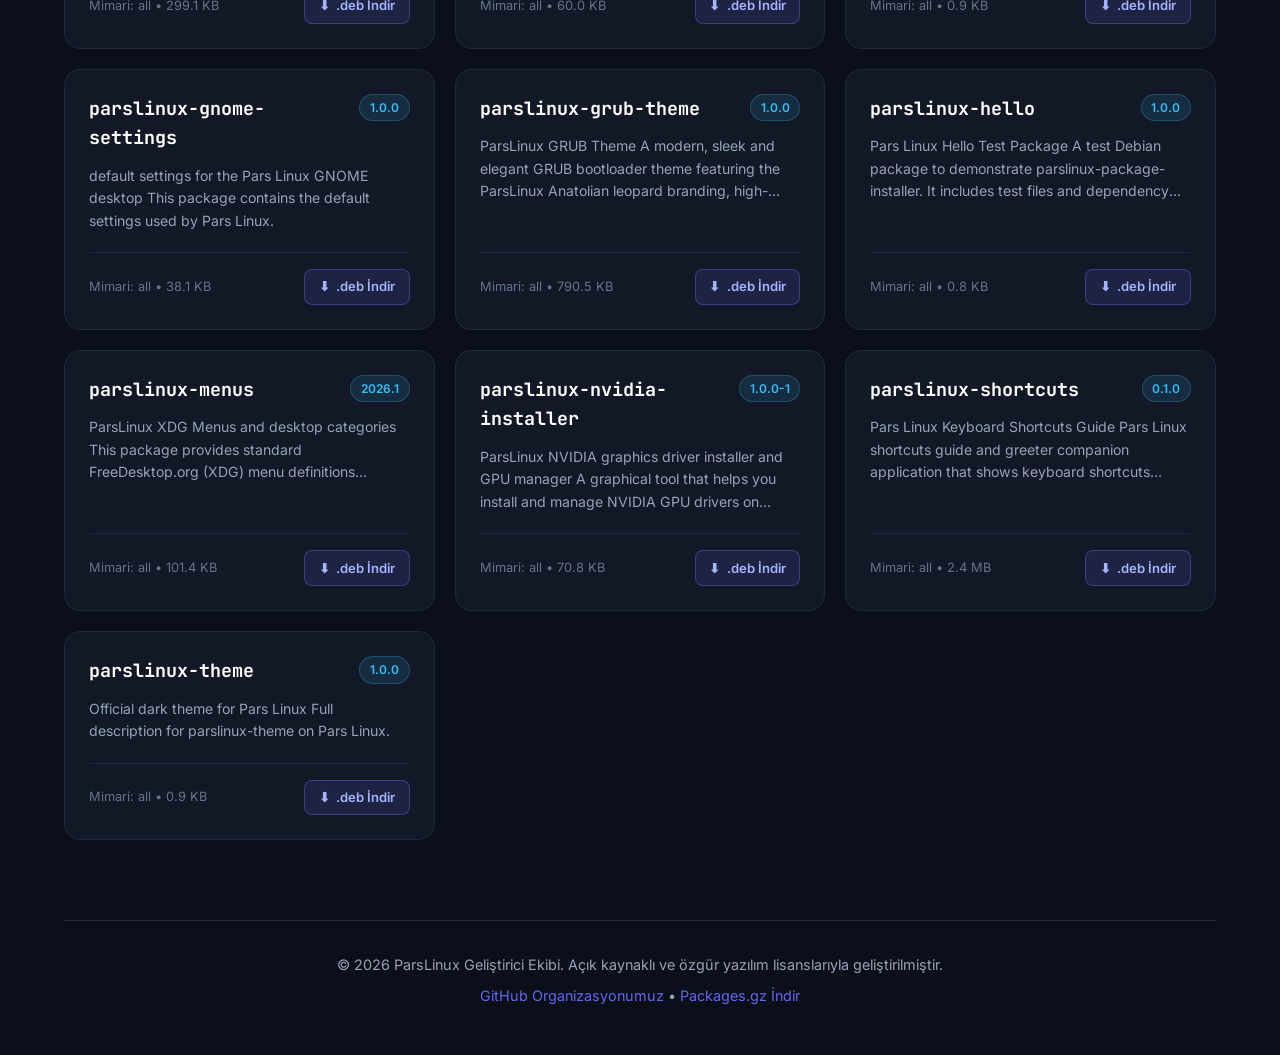
==== commit a36af49c: "feat(portal): add top navbar, interactive package detail modal, and one-click install commands" ====
--- a/index.html
+++ b/index.html
@@ -316,12 +316,172 @@
             color: var(--primary);
             text-decoration: none;
         }
+
+        .top-nav {
+            display: flex;
+            justify-content: space-between;
+            align-items: center;
+            padding: 1rem 0;
+            border-bottom: 1px solid var(--surface-border);
+            margin-bottom: 2.5rem;
+            flex-wrap: wrap;
+            gap: 1rem;
+        }
+
+        .nav-brand {
+            display: flex;
+            align-items: center;
+            gap: 0.75rem;
+            text-decoration: none;
+        }
+
+        .nav-logo {
+            width: 38px;
+            height: 38px;
+            border-radius: 10px;
+            background: var(--primary-gradient);
+            display: flex;
+            align-items: center;
+            justify-content: center;
+            font-size: 1.25rem;
+            box-shadow: 0 4px 12px rgba(99, 102, 241, 0.3);
+        }
+
+        .nav-title {
+            font-weight: 800;
+            color: #fff;
+            font-size: 1.15rem;
+            letter-spacing: -0.01em;
+        }
+
+        .nav-sub {
+            color: var(--text-muted);
+            font-size: 0.8rem;
+            margin-left: 0.4rem;
+        }
+
+        .nav-actions {
+            display: flex;
+            gap: 0.6rem;
+            align-items: center;
+            flex-wrap: wrap;
+        }
+
+        .nav-btn {
+            display: inline-flex;
+            align-items: center;
+            gap: 0.4rem;
+            padding: 0.45rem 0.95rem;
+            border-radius: 0.5rem;
+            font-size: 0.82rem;
+            font-weight: 600;
+            text-decoration: none;
+            transition: all 0.2s ease;
+        }
+
+        .nav-btn-primary {
+            background: rgba(99, 102, 241, 0.15);
+            border: 1px solid rgba(99, 102, 241, 0.35);
+            color: #a5b4fc;
+        }
+
+        .nav-btn-primary:hover {
+            background: var(--primary);
+            color: #fff;
+        }
+
+        .nav-btn-secondary {
+            background: var(--surface);
+            border: 1px solid var(--surface-border);
+            color: var(--text-main);
+        }
+
+        .nav-btn-secondary:hover {
+            border-color: rgba(255, 255, 255, 0.2);
+            background: var(--surface-hover);
+        }
+
+        .modal-backdrop {
+            display: none;
+            position: fixed;
+            top: 0;
+            left: 0;
+            width: 100%;
+            height: 100%;
+            background: rgba(5, 7, 13, 0.8);
+            backdrop-filter: blur(8px);
+            z-index: 100;
+            align-items: center;
+            justify-content: center;
+            padding: 1.5rem;
+        }
+
+        .modal-backdrop.active {
+            display: flex;
+        }
+
+        .modal-content {
+            background: var(--surface);
+            border: 1px solid var(--surface-border);
+            border-radius: 1rem;
+            max-width: 620px;
+            width: 100%;
+            box-shadow: 0 20px 40px rgba(0, 0, 0, 0.6);
+            overflow: hidden;
+            animation: modalFadeIn 0.25s ease;
+        }
+
+        @keyframes modalFadeIn {
+            from { opacity: 0; transform: scale(0.96); }
+            to { opacity: 1; transform: scale(1); }
+        }
+
+        .toast-notify {
+            position: fixed;
+            bottom: 2rem;
+            right: 2rem;
+            background: #1e293b;
+            border: 1px solid #334155;
+            color: #fff;
+            padding: 0.75rem 1.25rem;
+            border-radius: 0.75rem;
+            font-size: 0.88rem;
+            font-weight: 500;
+            box-shadow: 0 10px 25px rgba(0,0,0,0.5);
+            z-index: 200;
+            display: none;
+            align-items: center;
+            gap: 0.6rem;
+        }
     </style>
 </head>
 <body>
     <div class="container">
+        <!-- Üst Gezinti Çubuğu -->
+        <nav class="top-nav">
+            <a href="#" class="nav-brand">
+                <div class="nav-logo">🐆</div>
+                <div>
+                    <span class="nav-title">ParsLinux</span>
+                    <span class="nav-sub">Resmi APT Deposu</span>
+                </div>
+            </a>
+            <div class="nav-actions">
+                <a href="parslinux-archive-keyring.gpg" download class="nav-btn nav-btn-primary">
+                    🔑 GPG Keyring İndir
+                </a>
+                <a href=".well-known/openpgpkey/hu/gkux3qirko9oqgy8uy54k78iopxuno96" target="_blank" class="nav-btn nav-btn-secondary" title="RFC 9580 Web Key Directory">
+                    🌐 WKD Anahtarı
+                </a>
+                <a href="https://github.com/parslinux/apt_repo" target="_blank" class="nav-btn nav-btn-secondary">
+                    <svg width="15" height="15" viewBox="0 0 24 24" fill="currentColor"><path d="M12 0C5.37 0 0 5.37 0 12c0 5.31 3.435 9.795 8.205 11.385.6.105.825-.255.825-.57 0-.285-.015-1.23-.015-2.235-3.015.555-3.795-.735-4.035-1.41-.135-.345-.72-1.41-1.23-1.695-.42-.225-1.02-.78-.015-.795.945-.015 1.62.87 1.845 1.23 1.08 1.815 2.805 1.305 3.495.99.105-.78.42-1.305.765-1.605-2.67-.3-5.46-1.335-5.46-5.925 0-1.305.465-2.385 1.23-3.225-.12-.3-.54-1.53.12-3.18 0 0 1.005-.315 3.3 1.23.96-.27 1.98-.405 3-.405s2.04.135 3 .405c2.295-1.56 3.3-1.23 3.3-1.23.66 1.65.24 2.88.12 3.18.765.84 1.23 1.905 1.23 3.225 0 4.605-2.805 5.625-5.475 5.925.435.375.81 1.095.81 2.22 0 1.605-.015 2.895-.015 3.3 0 .315.225.69.825.57A12.02 12.02 0 0024 12c0-6.63-5.37-12-12-12z"/></svg>
+                    GitHub
+                </a>
+            </div>
+        </nav>
+
         <header>
-            <div class="badge">🐆 ParsLinux 0.1</div>
+            <div class="badge">🐆 ParsLinux 0.1 & Bookworm</div>
             <h1>Resmi APT Paket Deposu</h1>
             <p class="subtitle">ParsLinux ekosistemine ait tüm çekirdek masaüstü, kurulum aracı, temalar ve sistem uygulamalarının resmi dağıtım merkezi.</p>
         </header>
@@ -1013,6 +1173,101 @@
             const countEl = document.getElementById('pkg-count');
             if (countEl) countEl.innerText = visibleCount;
         }
+
+        // Modal ve Kart Etkileşimi
+        function showToast(msg) {
+            const toast = document.getElementById('toastNotify');
+            const msgEl = document.getElementById('toastMsg');
+            if (!toast || !msgEl) return;
+            msgEl.innerText = msg;
+            toast.style.display = 'flex';
+            setTimeout(() => { toast.style.display = 'none'; }, 2500);
+        }
+
+        function openPkgModal(card) {
+            const name = card.getAttribute('data-name');
+            const desc = card.getAttribute('data-desc');
+            const verEl = card.querySelector('.pkg-version');
+            const version = verEl ? verEl.innerText : '';
+            const metaEl = card.querySelector('.pkg-meta span');
+            const metaText = metaEl ? metaEl.innerText : '';
+            const dlLink = card.querySelector('.dl-btn');
+            const href = dlLink ? dlLink.getAttribute('href') : '#';
+
+            document.getElementById('modalPkgTitle').innerText = name;
+            document.getElementById('modalPkgVerBadge').innerText = 'v' + version;
+            document.getElementById('modalPkgDesc').innerText = desc;
+            document.getElementById('modalInstallCmd').innerText = 'sudo apt install ' + name;
+            document.getElementById('modalMetaInfo').innerText = metaText;
+            document.getElementById('modalDownloadBtn').setAttribute('href', href);
+
+            document.getElementById('pkgModal').classList.add('active');
+        }
+
+        function closePkgModal() {
+            document.getElementById('pkgModal').classList.remove('active');
+        }
+
+        function copyModalInstallCmd() {
+            const cmd = document.getElementById('modalInstallCmd').innerText;
+            navigator.clipboard.writeText(cmd).then(() => {
+                showToast('Kurulum komutu panoya kopyalandı!');
+                const btn = document.getElementById('modalCopyBtn');
+                btn.innerText = 'Kopyalandı! ✓';
+                setTimeout(() => { btn.innerText = 'Kopyala'; }, 2000);
+            });
+        }
+
+        // Kartlara tıklama bağla
+        document.querySelectorAll('.pkg-card').forEach(card => {
+            card.addEventListener('click', (e) => {
+                // Eğer doğrudan indirme butonuna tıklandıysa modal açma
+                if (e.target.closest('.dl-btn')) return;
+                openPkgModal(card);
+            });
+        });
+
+        // Modal dışına tıklandığında kapat
+        const modalEl = document.getElementById('pkgModal');
+        if (modalEl) {
+            modalEl.addEventListener('click', (e) => {
+                if (e.target === modalEl) closePkgModal();
+            });
+        }
     </script>
+
+    <!-- Paket Detay Modalı -->
+    <div class="modal-backdrop" id="pkgModal">
+        <div class="modal-content">
+            <div style="display: flex; justify-content: space-between; align-items: center; padding: 1.25rem 1.5rem; border-bottom: 1px solid var(--surface-border);">
+                <div>
+                    <h3 id="modalPkgTitle" style="font-size: 1.25rem; font-weight: 700; color: #fff; font-family: 'JetBrains Mono', monospace;"></h3>
+                    <span id="modalPkgVerBadge" style="background: rgba(56, 189, 248, 0.15); color: #38bdf8; border: 1px solid rgba(56, 189, 248, 0.3); font-size: 0.75rem; font-weight: 600; padding: 0.15rem 0.5rem; border-radius: 9999px;"></span>
+                </div>
+                <button onclick="closePkgModal()" style="background: none; border: none; color: #94a3b8; font-size: 1.5rem; cursor: pointer; padding: 0.25rem 0.5rem; line-height: 1;">&times;</button>
+            </div>
+            <div style="padding: 1.5rem;">
+                <p id="modalPkgDesc" style="color: var(--text-muted); font-size: 0.92rem; line-height: 1.6; margin-bottom: 1.5rem;"></p>
+                <div style="background: #060911; border: 1px solid #1e293b; border-radius: 0.75rem; padding: 1rem 1.25rem; margin-bottom: 1.5rem;">
+                    <div style="display: flex; justify-content: space-between; align-items: center; margin-bottom: 0.5rem;">
+                        <span style="font-size: 0.8rem; color: #94a3b8; font-weight: 600;">APT Kurulum Komutu:</span>
+                        <button id="modalCopyBtn" onclick="copyModalInstallCmd()" style="background: var(--primary); border: none; color: #fff; padding: 0.25rem 0.65rem; border-radius: 0.4rem; font-size: 0.75rem; cursor: pointer; font-weight: 600;">Kopyala</button>
+                    </div>
+                    <code id="modalInstallCmd" style="font-family: 'JetBrains Mono', monospace; font-size: 0.88rem; color: #38bdf8; display: block; word-break: break-all;"></code>
+                </div>
+                <div style="display: flex; justify-content: space-between; align-items: center; flex-wrap: wrap; gap: 0.75rem;">
+                    <span id="modalMetaInfo" style="font-size: 0.82rem; color: #64748b;"></span>
+                    <a id="modalDownloadBtn" href="#" class="dl-btn" download>
+                        <span>⬇</span> .deb Paketini İndir
+                    </a>
+                </div>
+            </div>
+        </div>
+    </div>
+
+    <!-- Toast Bildirimi -->
+    <div class="toast-notify" id="toastNotify">
+        <span>✓</span> <span id="toastMsg">Kopyalandı!</span>
+    </div>
 </body>
 </html>
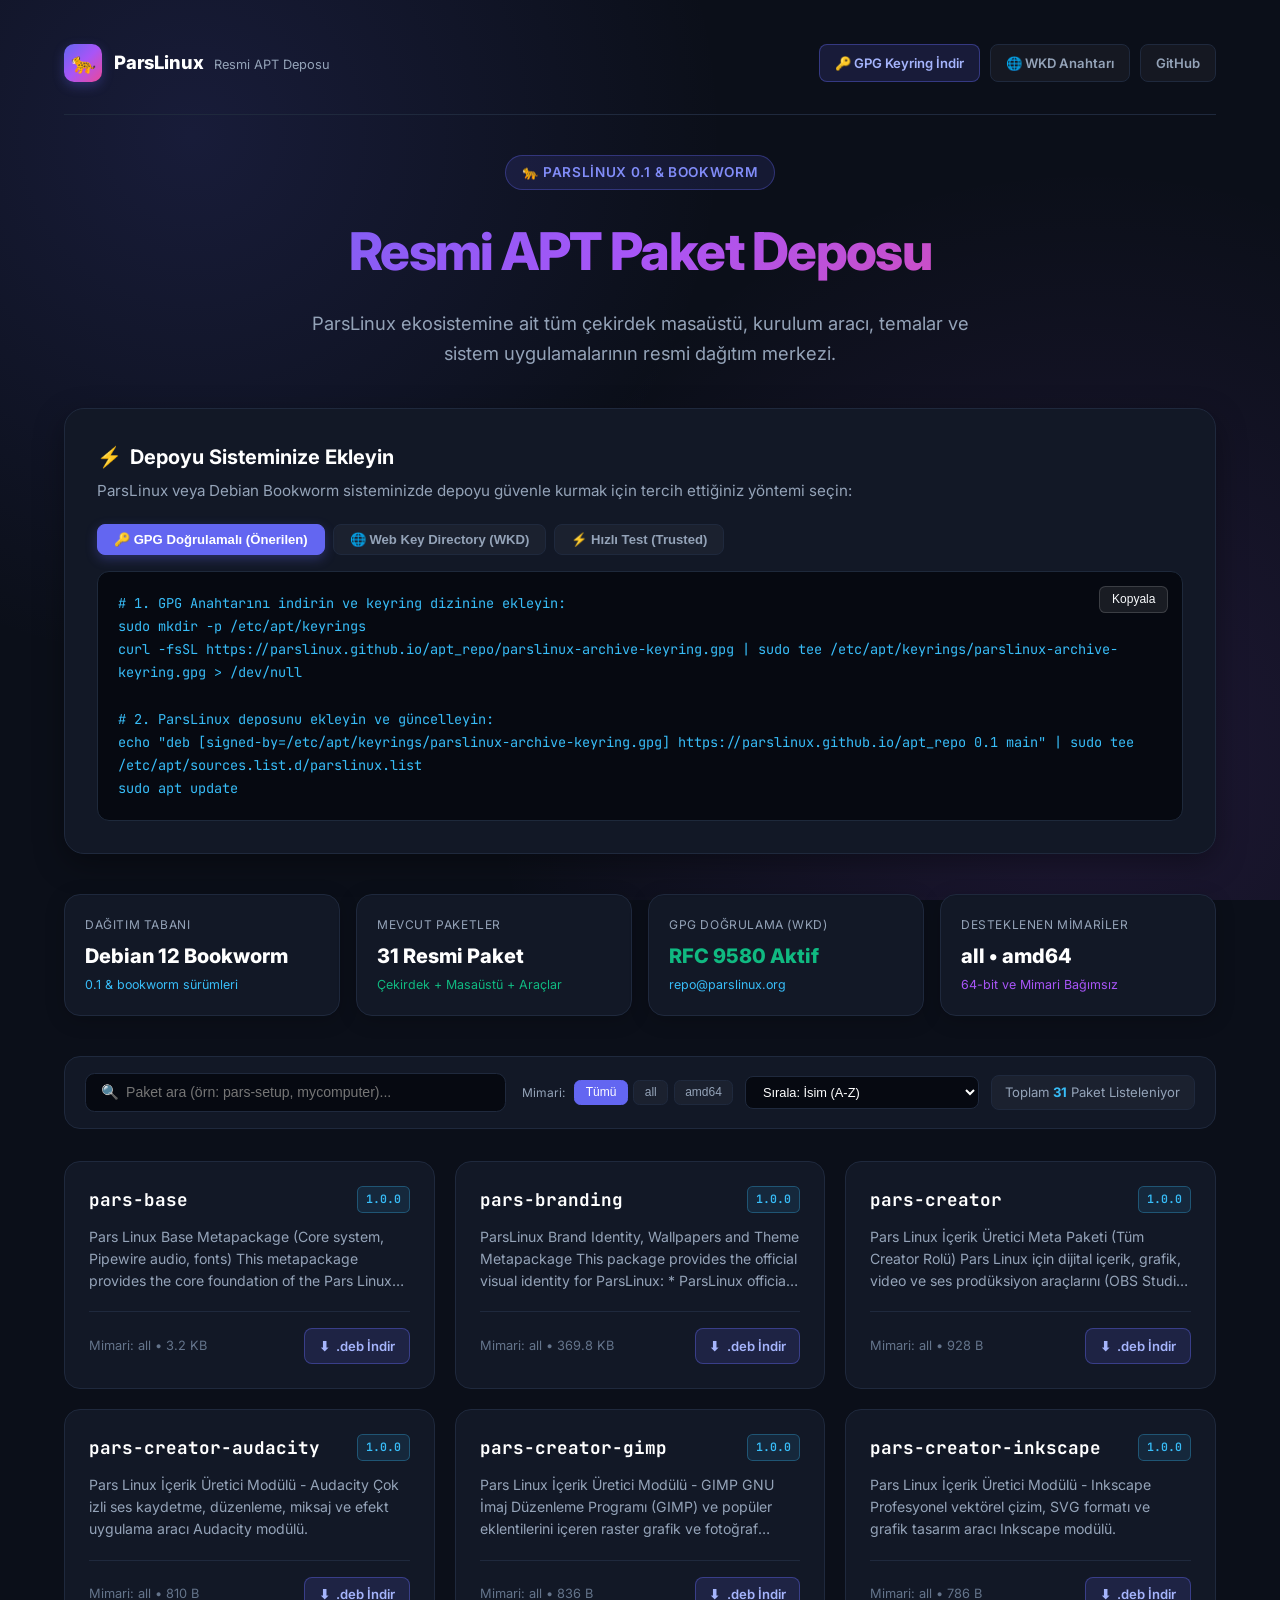
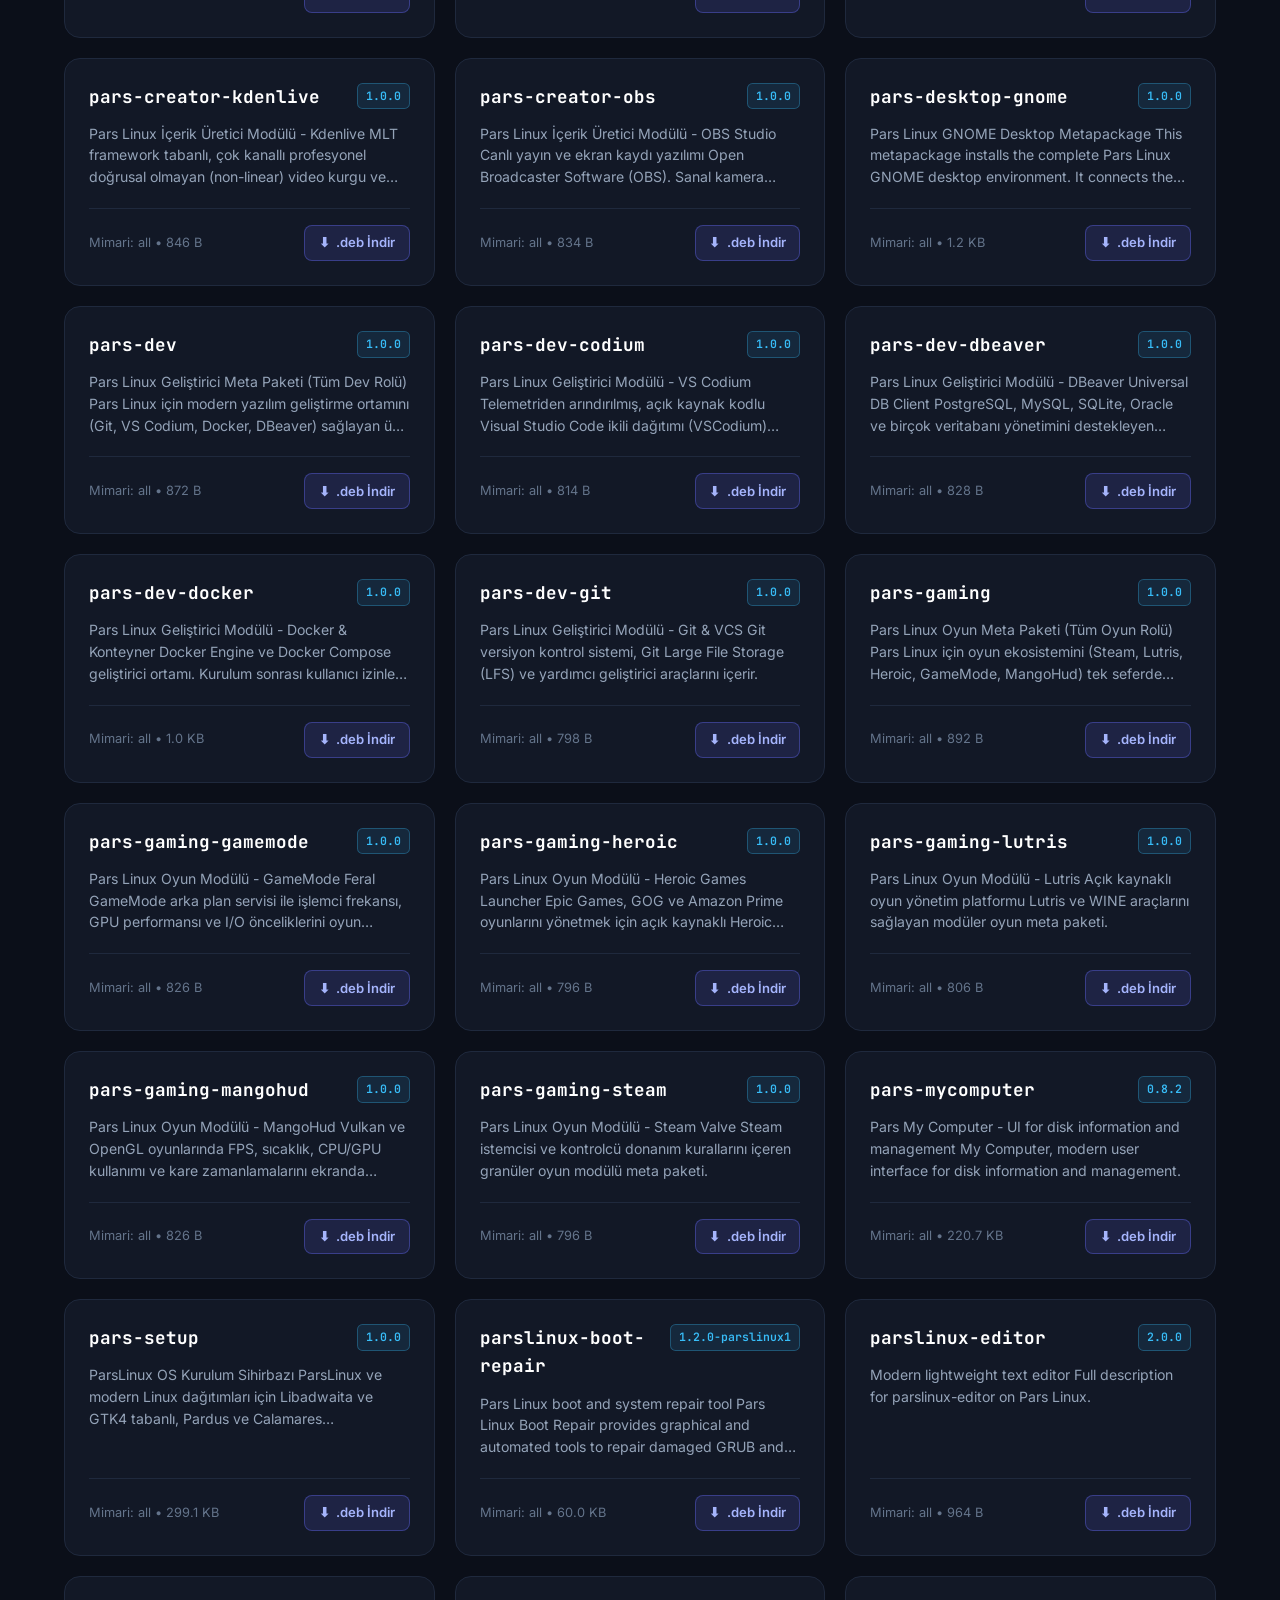
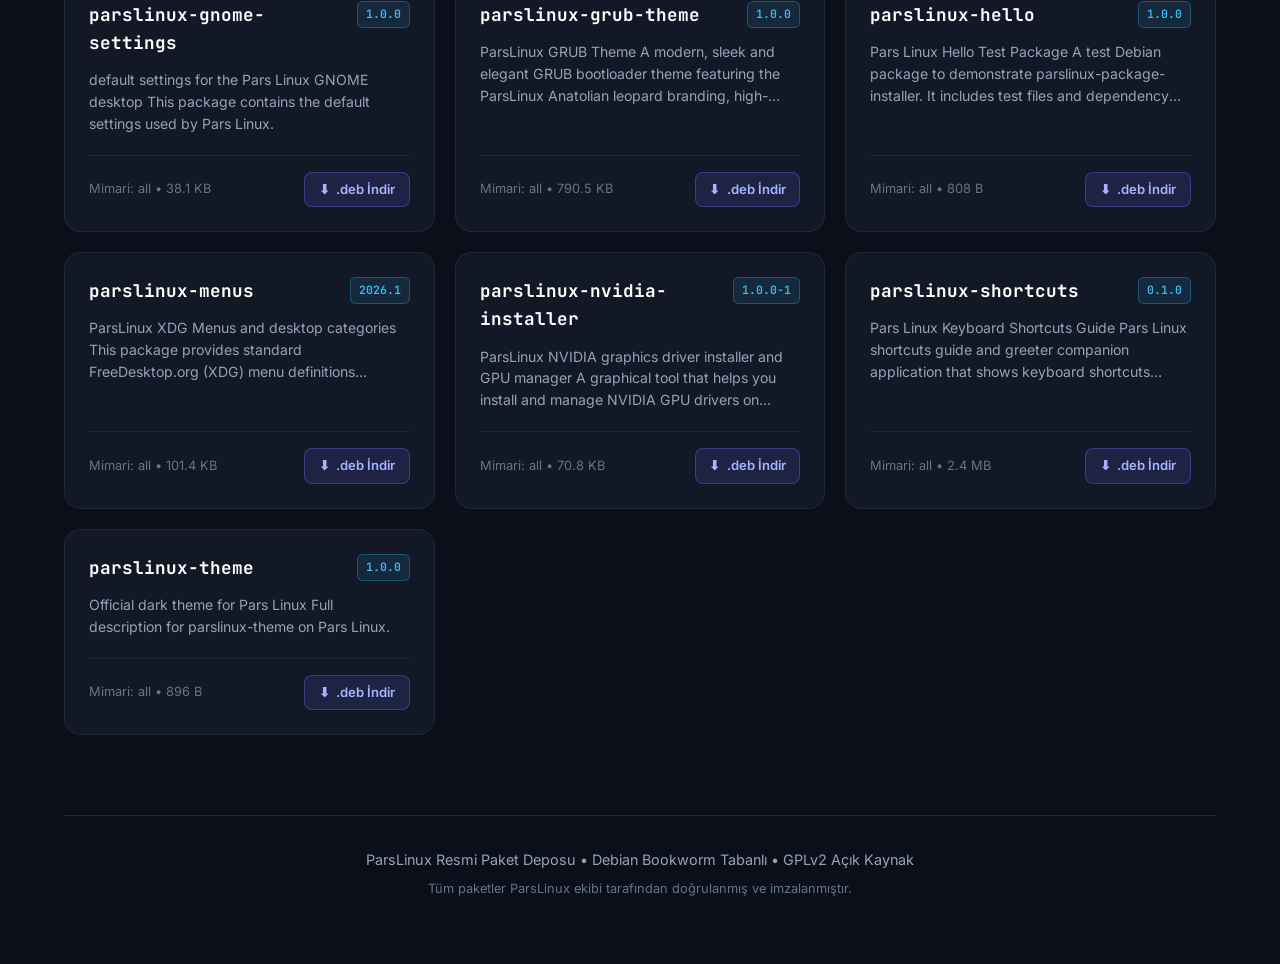
==== commit e7458b63: "feat(portal): update landing portal HTML with latest package metadata and navigation" ====
--- a/index.html
+++ b/index.html
@@ -3,7 +3,8 @@
 <head>
     <meta charset="UTF-8">
     <meta name="viewport" content="width=device-width, initial-scale=1.0">
-    <title>ParsLinux 0.1 - Resmi APT Deposu</title>
+    <title>ParsLinux 0.1 & Bookworm - Resmi APT Deposu</title>
+    <meta name="description" content="ParsLinux resmi APT paket deposu. Debian 12 Bookworm tabanlı sistemler için çekirdek paketler, temalar ve araçlar.">
     <link rel="preconnect" href="https://fonts.googleapis.com">
     <link rel="preconnect" href="https://fonts.gstatic.com" crossorigin>
     <link href="https://fonts.googleapis.com/css2?family=Inter:wght@300;400;500;600;700;800&family=JetBrains+Mono:wght@400;500;700&display=swap" rel="stylesheet">
@@ -44,150 +45,278 @@
         .container {
             max-width: 1200px;
             margin: 0 auto;
-            padding: 3rem 1.5rem;
+            padding: 2rem 1.5rem 4rem 1.5rem;
+        }
+
+        /* Üst Gezinti */
+        .top-nav {
+            display: flex;
+            justify-content: space-between;
+            align-items: center;
+            padding: 0.75rem 0 2rem 0;
+            border-bottom: 1px solid var(--surface-border);
+            margin-bottom: 2.5rem;
+            flex-wrap: wrap;
+            gap: 1rem;
+        }
+
+        .nav-brand {
+            display: flex;
+            align-items: center;
+            gap: 0.75rem;
+            text-decoration: none;
+        }
+
+        .nav-logo {
+            width: 38px;
+            height: 38px;
+            border-radius: 10px;
+            background: var(--primary-gradient);
+            display: flex;
+            align-items: center;
+            justify-content: center;
+            font-size: 1.25rem;
+            box-shadow: 0 4px 12px rgba(99, 102, 241, 0.3);
+        }
+
+        .nav-title {
+            font-weight: 800;
+            color: #fff;
+            font-size: 1.15rem;
+            letter-spacing: -0.01em;
+        }
+
+        .nav-sub {
+            color: var(--text-muted);
+            font-size: 0.8rem;
+            margin-left: 0.4rem;
+        }
+
+        .nav-actions {
+            display: flex;
+            gap: 0.6rem;
+            align-items: center;
+            flex-wrap: wrap;
+        }
+
+        .nav-btn {
+            display: inline-flex;
+            align-items: center;
+            gap: 0.4rem;
+            padding: 0.45rem 0.95rem;
+            border-radius: 0.5rem;
+            font-size: 0.82rem;
+            font-weight: 600;
+            text-decoration: none;
+            transition: all 0.2s ease;
+        }
+
+        .nav-btn-primary {
+            background: rgba(99, 102, 241, 0.15);
+            border: 1px solid rgba(99, 102, 241, 0.4);
+            color: #a5b4fc;
+        }
+
+        .nav-btn-primary:hover {
+            background: var(--primary);
+            color: #fff;
+        }
+
+        .nav-btn-secondary {
+            background: rgba(255, 255, 255, 0.04);
+            border: 1px solid var(--surface-border);
+            color: var(--text-muted);
+        }
+
+        .nav-btn-secondary:hover {
+            background: var(--surface-hover);
+            color: #fff;
         }
 
         header {
             text-align: center;
-            margin-bottom: 3rem;
+            margin-bottom: 2.5rem;
+            position: relative;
         }
 
         .badge {
             display: inline-flex;
             align-items: center;
             gap: 0.5rem;
+            background: rgba(99, 102, 241, 0.12);
+            border: 1px solid rgba(99, 102, 241, 0.35);
+            color: #818cf8;
             padding: 0.35rem 1rem;
-            background: rgba(99, 102, 241, 0.1);
-            border: 1px solid rgba(99, 102, 241, 0.3);
             border-radius: 9999px;
-            color: #818cf8;
             font-size: 0.85rem;
             font-weight: 600;
-            margin-bottom: 1rem;
+            margin-bottom: 1.25rem;
             letter-spacing: 0.05em;
+            text-transform: uppercase;
         }
 
         h1 {
-            font-size: 2.75rem;
+            font-size: clamp(2rem, 5vw, 3.25rem);
             font-weight: 800;
-            letter-spacing: -0.025em;
-            margin-bottom: 0.75rem;
+            letter-spacing: -0.03em;
             background: var(--primary-gradient);
             -webkit-background-clip: text;
             -webkit-text-fill-color: transparent;
-        }
-
-        p.subtitle {
+            margin-bottom: 1rem;
+        }
+
+        .subtitle {
             font-size: 1.15rem;
             color: var(--text-muted);
-            max-width: 650px;
+            max-width: 680px;
             margin: 0 auto;
         }
 
+        /* Kurulum Bölümü & Sekmeler */
         .setup-section {
             background: var(--surface);
             border: 1px solid var(--surface-border);
             border-radius: 1.25rem;
             padding: 2rem;
-            margin-bottom: 3.5rem;
-            box-shadow: 0 10px 30px rgba(0, 0, 0, 0.25);
+            margin-bottom: 2.5rem;
+            box-shadow: 0 10px 30px rgba(0, 0, 0, 0.35);
             position: relative;
         }
 
         .setup-title {
-            font-size: 1.2rem;
+            font-size: 1.25rem;
             font-weight: 700;
-            margin-bottom: 1rem;
+            margin-bottom: 0.4rem;
             display: flex;
             align-items: center;
             gap: 0.5rem;
-            color: #ffffff;
+            color: #fff;
+        }
+
+        .setup-tabs {
+            display: flex;
+            gap: 0.5rem;
+            margin: 1.25rem 0 1rem 0;
+            flex-wrap: wrap;
+        }
+
+        .setup-tab-btn {
+            background: rgba(255, 255, 255, 0.04);
+            border: 1px solid var(--surface-border);
+            color: var(--text-muted);
+            padding: 0.45rem 1rem;
+            border-radius: 0.5rem;
+            font-size: 0.82rem;
+            font-weight: 600;
+            cursor: pointer;
+            transition: all 0.2s ease;
+        }
+
+        .setup-tab-btn.active {
+            background: var(--primary);
+            border-color: var(--primary);
+            color: #fff;
+            box-shadow: 0 4px 12px rgba(99, 102, 241, 0.3);
         }
 
         .code-block {
             background: #060911;
             border: 1px solid #1e293b;
             border-radius: 0.75rem;
-            padding: 1.25rem 6.5rem 1.25rem 1.25rem;
+            padding: 1.25rem;
             position: relative;
-            margin-top: 1rem;
+            margin-top: 0.75rem;
+        }
+
+        .code-block code {
             font-family: 'JetBrains Mono', monospace;
-            font-size: 0.88rem;
+            font-size: 0.85rem;
             color: #38bdf8;
+            display: block;
+            line-height: 1.7;
             overflow-x: auto;
-            max-width: 100%;
-            scrollbar-width: thin;
-            scrollbar-color: rgba(99, 102, 241, 0.4) transparent;
-        }
-
-        .code-block code {
-            display: block;
+            word-break: break-word;
             white-space: pre-wrap;
-            word-break: break-word;
-            overflow-wrap: anywhere;
-            line-height: 1.6;
         }
 
         .copy-btn {
             position: absolute;
             top: 0.85rem;
             right: 0.85rem;
-            background: #1e293b;
-            border: 1px solid #334155;
+            background: rgba(255, 255, 255, 0.08);
+            border: 1px solid rgba(255, 255, 255, 0.15);
             color: var(--text-main);
-            padding: 0.4rem 0.8rem;
-            border-radius: 0.5rem;
-            font-size: 0.8rem;
+            padding: 0.35rem 0.75rem;
+            border-radius: 0.4rem;
+            font-size: 0.75rem;
             cursor: pointer;
             transition: all 0.2s ease;
-            z-index: 2;
         }
 
         .copy-btn:hover {
-            background: var(--primary);
-            border-color: var(--primary);
-        }
-
-        @media (max-width: 640px) {
-            .code-block {
-                padding: 3rem 1rem 1rem 1rem;
-            }
-            .copy-btn {
-                top: 0.6rem;
-                right: 0.6rem;
-            }
-        }
-
+            background: rgba(255, 255, 255, 0.18);
+        }
+
+        /* KPI Kartları */
+        .kpi-grid {
+            display: grid;
+            grid-template-columns: repeat(auto-fit, minmax(220px, 1fr));
+            gap: 1rem;
+            margin-bottom: 2.5rem;
+        }
+
+        .kpi-card {
+            background: var(--surface);
+            border: 1px solid var(--surface-border);
+            border-radius: 1rem;
+            padding: 1.25rem;
+            box-shadow: 0 4px 20px rgba(0, 0, 0, 0.2);
+            transition: all 0.25s ease;
+        }
+
+        .kpi-card:hover {
+            border-color: rgba(99, 102, 241, 0.4);
+            transform: translateY(-2px);
+        }
+
+        .kpi-label {
+            font-size: 0.75rem;
+            color: var(--text-muted);
+            text-transform: uppercase;
+            letter-spacing: 0.05em;
+            margin-bottom: 0.35rem;
+        }
+
+        .kpi-val {
+            font-size: 1.25rem;
+            font-weight: 800;
+            color: #fff;
+            margin-bottom: 0.2rem;
+        }
+
+        .kpi-sub {
+            font-size: 0.78rem;
+            color: var(--accent);
+        }
+
+        /* Araç Çubuğu (Toolbar) */
         .toolbar {
+            background: var(--surface);
+            border: 1px solid var(--surface-border);
+            border-radius: 1rem;
+            padding: 1rem 1.25rem;
             display: flex;
             justify-content: space-between;
             align-items: center;
-            margin-bottom: 1.5rem;
             gap: 1rem;
+            margin-bottom: 2rem;
             flex-wrap: wrap;
         }
 
         .search-box {
+            position: relative;
             flex: 1;
-            min-width: 280px;
-            position: relative;
-        }
-
-        .search-input {
-            width: 100%;
-            background: var(--surface);
-            border: 1px solid var(--surface-border);
-            border-radius: 0.75rem;
-            padding: 0.85rem 1rem 0.85rem 2.8rem;
-            color: var(--text-main);
-            font-size: 0.95rem;
-            outline: none;
-            transition: border-color 0.2s ease;
-        }
-
-        .search-input:focus {
-            border-color: var(--primary);
-            box-shadow: 0 0 0 2px rgba(99, 102, 241, 0.2);
+            min-width: 260px;
         }
 
         .search-icon {
@@ -196,26 +325,90 @@
             top: 50%;
             transform: translateY(-50%);
             color: var(--text-muted);
-            pointer-events: none;
+            font-size: 0.9rem;
+        }
+
+        .search-input {
+            width: 100%;
+            background: #060911;
+            border: 1px solid var(--surface-border);
+            border-radius: 0.6rem;
+            padding: 0.65rem 1rem 0.65rem 2.5rem;
+            color: #fff;
+            font-size: 0.88rem;
+            outline: none;
+            transition: all 0.2s ease;
+        }
+
+        .search-input:focus {
+            border-color: var(--primary);
+            box-shadow: 0 0 0 2px rgba(99, 102, 241, 0.2);
+        }
+
+        .filters-group {
+            display: flex;
+            align-items: center;
+            gap: 0.75rem;
+            flex-wrap: wrap;
+        }
+
+        .arch-pills {
+            display: flex;
+            gap: 0.35rem;
+            align-items: center;
+        }
+
+        .arch-label {
+            font-size: 0.75rem;
+            color: var(--text-muted);
+            margin-right: 0.25rem;
+        }
+
+        .arch-pill {
+            background: rgba(255, 255, 255, 0.04);
+            border: 1px solid var(--surface-border);
+            color: var(--text-muted);
+            padding: 0.3rem 0.65rem;
+            border-radius: 0.4rem;
+            font-size: 0.75rem;
+            cursor: pointer;
+            transition: all 0.2s ease;
+        }
+
+        .arch-pill.active {
+            background: var(--primary);
+            border-color: var(--primary);
+            color: #fff;
+        }
+
+        .sort-select {
+            background: #060911;
+            border: 1px solid var(--surface-border);
+            border-radius: 0.5rem;
+            padding: 0.45rem 0.8rem;
+            color: #fff;
+            font-size: 0.8rem;
+            outline: none;
         }
 
         .stats-badge {
-            background: var(--surface);
+            font-size: 0.82rem;
+            color: var(--text-muted);
+            background: rgba(255, 255, 255, 0.04);
             border: 1px solid var(--surface-border);
-            padding: 0.6rem 1.25rem;
-            border-radius: 0.75rem;
-            font-size: 0.9rem;
-            color: var(--text-muted);
-            font-weight: 500;
+            padding: 0.4rem 0.85rem;
+            border-radius: 0.5rem;
+            white-space: nowrap;
         }
 
         .stats-badge b {
             color: var(--accent);
         }
 
+        /* Paket Kartları */
         .pkg-grid {
             display: grid;
-            grid-template-columns: repeat(auto-fill, minmax(360px, 1fr));
+            grid-template-columns: repeat(auto-fill, minmax(350px, 1fr));
             gap: 1.25rem;
         }
 
@@ -227,13 +420,14 @@
             display: flex;
             flex-direction: column;
             justify-content: space-between;
-            transition: all 0.25s ease;
+            transition: all 0.25s cubic-bezier(0.4, 0, 0.2, 1);
+            position: relative;
         }
 
         .pkg-card:hover {
-            transform: translateY(-4px);
-            border-color: rgba(99, 102, 241, 0.5);
-            box-shadow: 0 12px 24px rgba(0, 0, 0, 0.3), 0 0 20px var(--card-glow);
+            border-color: rgba(99, 102, 241, 0.45);
+            transform: translateY(-2px);
+            box-shadow: 0 10px 25px rgba(99, 102, 241, 0.1);
         }
 
         .pkg-header {
@@ -245,28 +439,30 @@
         }
 
         .pkg-name {
-            font-size: 1.15rem;
+            font-size: 1.1rem;
             font-weight: 700;
             color: #ffffff;
             font-family: 'JetBrains Mono', monospace;
+            word-break: break-word;
         }
 
         .pkg-version {
-            background: rgba(56, 189, 248, 0.12);
-            color: var(--accent);
-            border: 1px solid rgba(56, 189, 248, 0.25);
-            font-size: 0.75rem;
+            background: rgba(56, 189, 248, 0.1);
+            border: 1px solid rgba(56, 189, 248, 0.3);
+            color: #38bdf8;
+            font-size: 0.72rem;
+            padding: 0.2rem 0.5rem;
+            border-radius: 0.35rem;
+            font-family: 'JetBrains Mono', monospace;
             font-weight: 600;
-            padding: 0.2rem 0.6rem;
-            border-radius: 9999px;
             white-space: nowrap;
         }
 
         .pkg-desc {
+            color: var(--text-muted);
             font-size: 0.88rem;
-            color: var(--text-muted);
+            line-height: 1.55;
             margin-bottom: 1.25rem;
-            flex-grow: 1;
             display: -webkit-box;
             -webkit-line-clamp: 3;
             -webkit-box-orient: vertical;
@@ -316,148 +512,11 @@
             color: var(--primary);
             text-decoration: none;
         }
-
-        .top-nav {
-            display: flex;
-            justify-content: space-between;
-            align-items: center;
-            padding: 1rem 0;
-            border-bottom: 1px solid var(--surface-border);
-            margin-bottom: 2.5rem;
-            flex-wrap: wrap;
-            gap: 1rem;
-        }
-
-        .nav-brand {
-            display: flex;
-            align-items: center;
-            gap: 0.75rem;
-            text-decoration: none;
-        }
-
-        .nav-logo {
-            width: 38px;
-            height: 38px;
-            border-radius: 10px;
-            background: var(--primary-gradient);
-            display: flex;
-            align-items: center;
-            justify-content: center;
-            font-size: 1.25rem;
-            box-shadow: 0 4px 12px rgba(99, 102, 241, 0.3);
-        }
-
-        .nav-title {
-            font-weight: 800;
-            color: #fff;
-            font-size: 1.15rem;
-            letter-spacing: -0.01em;
-        }
-
-        .nav-sub {
-            color: var(--text-muted);
-            font-size: 0.8rem;
-            margin-left: 0.4rem;
-        }
-
-        .nav-actions {
-            display: flex;
-            gap: 0.6rem;
-            align-items: center;
-            flex-wrap: wrap;
-        }
-
-        .nav-btn {
-            display: inline-flex;
-            align-items: center;
-            gap: 0.4rem;
-            padding: 0.45rem 0.95rem;
-            border-radius: 0.5rem;
-            font-size: 0.82rem;
-            font-weight: 600;
-            text-decoration: none;
-            transition: all 0.2s ease;
-        }
-
-        .nav-btn-primary {
-            background: rgba(99, 102, 241, 0.15);
-            border: 1px solid rgba(99, 102, 241, 0.35);
-            color: #a5b4fc;
-        }
-
-        .nav-btn-primary:hover {
-            background: var(--primary);
-            color: #fff;
-        }
-
-        .nav-btn-secondary {
-            background: var(--surface);
-            border: 1px solid var(--surface-border);
-            color: var(--text-main);
-        }
-
-        .nav-btn-secondary:hover {
-            border-color: rgba(255, 255, 255, 0.2);
-            background: var(--surface-hover);
-        }
-
-        .modal-backdrop {
-            display: none;
-            position: fixed;
-            top: 0;
-            left: 0;
-            width: 100%;
-            height: 100%;
-            background: rgba(5, 7, 13, 0.8);
-            backdrop-filter: blur(8px);
-            z-index: 100;
-            align-items: center;
-            justify-content: center;
-            padding: 1.5rem;
-        }
-
-        .modal-backdrop.active {
-            display: flex;
-        }
-
-        .modal-content {
-            background: var(--surface);
-            border: 1px solid var(--surface-border);
-            border-radius: 1rem;
-            max-width: 620px;
-            width: 100%;
-            box-shadow: 0 20px 40px rgba(0, 0, 0, 0.6);
-            overflow: hidden;
-            animation: modalFadeIn 0.25s ease;
-        }
-
-        @keyframes modalFadeIn {
-            from { opacity: 0; transform: scale(0.96); }
-            to { opacity: 1; transform: scale(1); }
-        }
-
-        .toast-notify {
-            position: fixed;
-            bottom: 2rem;
-            right: 2rem;
-            background: #1e293b;
-            border: 1px solid #334155;
-            color: #fff;
-            padding: 0.75rem 1.25rem;
-            border-radius: 0.75rem;
-            font-size: 0.88rem;
-            font-weight: 500;
-            box-shadow: 0 10px 25px rgba(0,0,0,0.5);
-            z-index: 200;
-            display: none;
-            align-items: center;
-            gap: 0.6rem;
-        }
     </style>
 </head>
 <body>
     <div class="container">
-        <!-- Üst Gezinti Çubuğu -->
+        <!-- Üst Gezinti -->
         <nav class="top-nav">
             <a href="#" class="nav-brand">
                 <div class="nav-logo">🐆</div>
@@ -474,7 +533,6 @@
                     🌐 WKD Anahtarı
                 </a>
                 <a href="https://github.com/parslinux/apt_repo" target="_blank" class="nav-btn nav-btn-secondary">
-                    <svg width="15" height="15" viewBox="0 0 24 24" fill="currentColor"><path d="M12 0C5.37 0 0 5.37 0 12c0 5.31 3.435 9.795 8.205 11.385.6.105.825-.255.825-.57 0-.285-.015-1.23-.015-2.235-3.015.555-3.795-.735-4.035-1.41-.135-.345-.72-1.41-1.23-1.695-.42-.225-1.02-.78-.015-.795.945-.015 1.62.87 1.845 1.23 1.08 1.815 2.805 1.305 3.495.99.105-.78.42-1.305.765-1.605-2.67-.3-5.46-1.335-5.46-5.925 0-1.305.465-2.385 1.23-3.225-.12-.3-.54-1.53.12-3.18 0 0 1.005-.315 3.3 1.23.96-.27 1.98-.405 3-.405s2.04.135 3 .405c2.295-1.56 3.3-1.23 3.3-1.23.66 1.65.24 2.88.12 3.18.765.84 1.23 1.905 1.23 3.225 0 4.605-2.805 5.625-5.475 5.925.435.375.81 1.095.81 2.22 0 1.605-.015 2.895-.015 3.3 0 .315.225.69.825.57A12.02 12.02 0 0024 12c0-6.63-5.37-12-12-12z"/></svg>
                     GitHub
                 </a>
             </div>
@@ -486,20 +544,21 @@
             <p class="subtitle">ParsLinux ekosistemine ait tüm çekirdek masaüstü, kurulum aracı, temalar ve sistem uygulamalarının resmi dağıtım merkezi.</p>
         </header>
 
+        <!-- Kurulum Rehberi -->
         <section class="setup-section">
             <div class="setup-title">
                 <span>⚡</span> Depoyu Sisteminize Ekleyin
             </div>
-            <p style="color: var(--text-muted); font-size: 0.95rem; margin-bottom: 1rem;">ParsLinux veya Debian Bookworm sisteminizde depoyu güvenle kurmak için tercih ettiğiniz yöntemi seçin:</p>
-            
-            <div style="display: flex; gap: 0.5rem; margin-bottom: 1rem; flex-wrap: wrap;">
-                <button id="tab-signed" onclick="switchSetupTab('signed')" style="background: var(--primary); border: 1px solid var(--primary); color: #fff; padding: 0.4rem 0.9rem; border-radius: 0.5rem; cursor: pointer; font-size: 0.85rem; font-weight: 600;">🔐 GPG Doğrulamalı (Önerilen)</button>
-                <button id="tab-wkd" onclick="switchSetupTab('wkd')" style="background: var(--surface); border: 1px solid var(--surface-border); color: var(--text-muted); padding: 0.4rem 0.9rem; border-radius: 0.5rem; cursor: pointer; font-size: 0.85rem; font-weight: 600;">🌐 Web Key Directory (WKD)</button>
-                <button id="tab-fast" onclick="switchSetupTab('fast')" style="background: var(--surface); border: 1px solid var(--surface-border); color: var(--text-muted); padding: 0.4rem 0.9rem; border-radius: 0.5rem; cursor: pointer; font-size: 0.85rem; font-weight: 600;">⚡ Hızlı Test (Trusted)</button>
-            </div>
-
-            <div class="code-block" style="position: relative;">
-                <button class="copy-btn" onclick="copyCurrentSetupCommand()">Kopyala</button>
+            <p style="color: var(--text-muted); font-size: 0.95rem;">ParsLinux veya Debian Bookworm sisteminizde depoyu güvenle kurmak için tercih ettiğiniz yöntemi seçin:</p>
+
+            <div class="setup-tabs">
+                <button class="setup-tab-btn active" onclick="switchSetupTab('gpg')">🔑 GPG Doğrulamalı (Önerilen)</button>
+                <button class="setup-tab-btn" onclick="switchSetupTab('wkd')">🌐 Web Key Directory (WKD)</button>
+                <button class="setup-tab-btn" onclick="switchSetupTab('trusted')">⚡ Hızlı Test (Trusted)</button>
+            </div>
+
+            <div class="code-block">
+                <button class="copy-btn" onclick="copyCommand()">Kopyala</button>
                 <code id="setup-cmd"># 1. GPG Anahtarını indirin ve keyring dizinine ekleyin:
 sudo mkdir -p /etc/apt/keyrings
 curl -fsSL https://parslinux.github.io/apt_repo/parslinux-archive-keyring.gpg | sudo tee /etc/apt/keyrings/parslinux-archive-keyring.gpg > /dev/null
@@ -510,61 +569,58 @@
             </div>
         </section>
 
-        <!-- Hızlı Özet KPI Kartları -->
-        <div style="display: grid; grid-template-columns: repeat(auto-fit, minmax(200px, 1fr)); gap: 1rem; margin-bottom: 2rem;">
-            <div style="background: var(--surface); border: 1px solid var(--surface-border); border-radius: 0.75rem; padding: 1.1rem 1.25rem;">
-                <div style="color: var(--text-muted); font-size: 0.8rem; font-weight: 500;">Dağıtım Tabanı</div>
-                <div style="font-size: 1.25rem; font-weight: 700; color: #fff; margin-top: 0.25rem;">Debian 12 Bookworm</div>
-                <div style="font-size: 0.75rem; color: #38bdf8; margin-top: 0.2rem;">0.1 & bookworm sürümleri</div>
-            </div>
-            <div style="background: var(--surface); border: 1px solid var(--surface-border); border-radius: 0.75rem; padding: 1.1rem 1.25rem;">
-                <div style="color: var(--text-muted); font-size: 0.8rem; font-weight: 500;">Mevcut Paketler</div>
-                <div style="font-size: 1.25rem; font-weight: 700; color: #fff; margin-top: 0.25rem;">31 Resmi Paket</div>
-                <div style="font-size: 0.75rem; color: #10b981; margin-top: 0.2rem;">Çekirdek + Masaüstü + Araçlar</div>
-            </div>
-            <div style="background: var(--surface); border: 1px solid var(--surface-border); border-radius: 0.75rem; padding: 1.1rem 1.25rem;">
-                <div style="color: var(--text-muted); font-size: 0.8rem; font-weight: 500;">GPG Doğrulama (WKD)</div>
-                <div style="font-size: 1.25rem; font-weight: 700; color: #6ee7b7; margin-top: 0.25rem;">RFC 9580 Aktif</div>
-                <div style="font-size: 0.75rem; color: var(--text-muted); margin-top: 0.2rem;">repo@parslinux.org</div>
-            </div>
-            <div style="background: var(--surface); border: 1px solid var(--surface-border); border-radius: 0.75rem; padding: 1.1rem 1.25rem;">
-                <div style="color: var(--text-muted); font-size: 0.8rem; font-weight: 500;">Desteklenen Mimariler</div>
-                <div style="font-size: 1.25rem; font-weight: 700; color: #fff; margin-top: 0.25rem;">all • amd64</div>
-                <div style="font-size: 0.75rem; color: #a855f7; margin-top: 0.2rem;">64-bit ve Mimari Bağımsız</div>
+        <!-- KPI Kartları -->
+        <div class="kpi-grid">
+            <div class="kpi-card">
+                <div class="kpi-label">Dağıtım Tabanı</div>
+                <div class="kpi-val">Debian 12 Bookworm</div>
+                <div class="kpi-sub">0.1 & bookworm sürümleri</div>
+            </div>
+            <div class="kpi-card">
+                <div class="kpi-label">Mevcut Paketler</div>
+                <div class="kpi-val">31 Resmi Paket</div>
+                <div class="kpi-sub" style="color: #10b981;">Çekirdek + Masaüstü + Araçlar</div>
+            </div>
+            <div class="kpi-card">
+                <div class="kpi-label">GPG Doğrulama (WKD)</div>
+                <div class="kpi-val" style="color: #10b981;">RFC 9580 Aktif</div>
+                <div class="kpi-sub">repo@parslinux.org</div>
+            </div>
+            <div class="kpi-card">
+                <div class="kpi-label">Desteklenen Mimariler</div>
+                <div class="kpi-val">all • amd64</div>
+                <div class="kpi-sub" style="color: #a855f7;">64-bit ve Mimari Bağımsız</div>
             </div>
         </div>
 
-        <div class="toolbar" style="display: flex; flex-direction: column; gap: 1rem; align-items: stretch; background: var(--surface); border: 1px solid var(--surface-border); border-radius: 1rem; padding: 1.25rem; margin-bottom: 1.5rem;">
-            <div style="display: flex; gap: 1rem; align-items: center; flex-wrap: wrap;">
-                <div class="search-box" style="flex: 1; min-width: 260px; position: relative;">
-                    <span class="search-icon">🔍</span>
-                    <input type="text" class="search-input" id="search" placeholder="Paket ara (örn: pars-setup, mycomputer)..." onkeyup="filterPackages()" style="padding-right: 2.4rem;">
-                    <button type="button" id="search-clear" onclick="clearSearch()" style="display: none; position: absolute; right: 12px; top: 50%; transform: translateY(-50%); background: rgba(255,255,255,0.1); border: none; border-radius: 50%; width: 22px; height: 22px; color: #94a3b8; cursor: pointer; font-size: 12px;">✕</button>
-                </div>
-                <div style="display: flex; gap: 0.5rem; align-items: center;">
-                    <select id="sort-select" onchange="filterPackages()" style="background: #060911; border: 1px solid #1e293b; color: var(--text-main); padding: 0.8rem 1.2rem; border-radius: 0.75rem; outline: none; cursor: pointer; font-size: 0.9rem;">
-                        <option value="name-asc">Sırala: İsim (A-Z)</option>
-                        <option value="name-desc">Sırala: İsim (Z-A)</option>
-                    </select>
-                </div>
-            </div>
-
-            <div style="display: flex; justify-content: space-between; align-items: center; flex-wrap: wrap; gap: 0.75rem; padding-top: 0.75rem; border-top: 1px solid rgba(255, 255, 255, 0.05);">
-                <div style="display: flex; align-items: center; gap: 0.4rem; flex-wrap: wrap;">
-                    <span style="font-size: 0.82rem; color: var(--text-muted); margin-right: 0.25rem;">Mimari:</span>
-                    <button type="button" class="arch-filter-btn" id="arch-all" onclick="setArchFilter('all')" style="background: var(--primary); border: 1px solid var(--primary); color: #fff; padding: 0.25rem 0.75rem; border-radius: 9999px; font-size: 0.8rem; font-weight: 600; cursor: pointer;">Tümü</button>
-                    <button type="button" class="arch-filter-btn" id="arch-all-only" onclick="setArchFilter('all-only')" style="background: rgba(255,255,255,0.05); border: 1px solid var(--surface-border); color: var(--text-muted); padding: 0.25rem 0.75rem; border-radius: 9999px; font-size: 0.8rem; font-weight: 600; cursor: pointer;">all</button>
-                    <button type="button" class="arch-filter-btn" id="arch-amd64" onclick="setArchFilter('amd64')" style="background: rgba(255,255,255,0.05); border: 1px solid var(--surface-border); color: var(--text-muted); padding: 0.25rem 0.75rem; border-radius: 9999px; font-size: 0.8rem; font-weight: 600; cursor: pointer;">amd64</button>
-                </div>
-                <div class="stats-badge" style="padding: 0.35rem 0.85rem;">
+        <!-- Araç Çubuğu -->
+        <div class="toolbar">
+            <div class="search-box">
+                <span class="search-icon">🔍</span>
+                <input type="text" class="search-input" id="search" placeholder="Paket ara (örn: pars-setup, mycomputer)..." onkeyup="filterPackages()">
+            </div>
+            <div class="filters-group">
+                <div class="arch-pills">
+                    <span class="arch-label">Mimari:</span>
+                    <button class="arch-pill active" onclick="setArchFilter('all')">Tümü</button>
+                    <button class="arch-pill" onclick="setArchFilter('arch_all')">all</button>
+                    <button class="arch-pill" onclick="setArchFilter('amd64')">amd64</button>
+                </div>
+                <select class="sort-select" id="sortSelect" onchange="sortPackages()">
+                    <option value="name-asc">Sırala: İsim (A-Z)</option>
+                    <option value="name-desc">Sırala: İsim (Z-A)</option>
+                    <option value="size-desc">Sırala: Boyut (Büyükten Küçüğe)</option>
+                    <option value="size-asc">Sırala: Boyut (Küçükten Büyüğe)</option>
+                </select>
+                <div class="stats-badge">
                     Toplam <b id="pkg-count">31</b> Paket Listeleniyor
                 </div>
             </div>
         </div>
 
+        <!-- Paket Izgarası -->
         <div class="pkg-grid" id="pkg-grid">
-
-            <div class="pkg-card" data-name="pars-base" data-desc="pars linux base metapackage (core system, pipewire audio, fonts) this metapackage provides the core foundation of the pars linux operating system. it depends on essential system libraries, the modern pipewire multimedia sound architecture, turkish-compatible modern fonts, hardware abstraction layers, and the pars visual branding package. . all desktop environments (pars-desktop-gnome, pars-desktop-xfce) depend directly on this base package.">
+            <div class="pkg-card" data-name="pars-base" data-arch="all" data-size="3228" data-desc="pars linux base metapackage (core system, pipewire audio, fonts) this metapackage provides the core foundation of the pars linux operating system. it depends on essential system libraries, the modern pipewire multimedia sound architecture, turkish-compatible modern fonts, hardware abstraction layers, and the pars visual branding package. . all desktop environments (pars-desktop-gnome, pars-desktop-xfce) depend directly on this base package.">
                 <div>
                     <div class="pkg-header">
                         <div class="pkg-name">pars-base</div>
@@ -579,7 +635,7 @@
                     </a>
                 </div>
             </div>
-            <div class="pkg-card" data-name="pars-branding" data-desc="parslinux brand identity, wallpapers and theme metapackage this package provides the official visual identity for parslinux: * parslinux official wallpapers and gnome background settings * vector svg brand logos and application icons * fastfetch ascii artwork and terminal system configuration * distribution release identity (os-release and issue) * system branding dependencies (gtk themes, icons, grub theme)">
+            <div class="pkg-card" data-name="pars-branding" data-arch="all" data-size="378650" data-desc="parslinux brand identity, wallpapers and theme metapackage this package provides the official visual identity for parslinux: * parslinux official wallpapers and gnome background settings * vector svg brand logos and application icons * fastfetch ascii artwork and terminal system configuration * distribution release identity (os-release and issue) * system branding dependencies (gtk themes, icons, grub theme)">
                 <div>
                     <div class="pkg-header">
                         <div class="pkg-name">pars-branding</div>
@@ -594,7 +650,7 @@
                     </a>
                 </div>
             </div>
-            <div class="pkg-card" data-name="pars-creator" data-desc="pars linux i̇çerik üretici meta paketi (tüm creator rolü) pars linux için dijital içerik, grafik, video ve ses prodüksiyon araçlarını (obs studio, gimp, inkscape, kdenlive, audacity) bir araya getiren üst meta pakettir. . modüler alt bileşenler: - pars-creator-obs - pars-creator-gimp - pars-creator-inkscape - pars-creator-kdenlive - pars-creator-audacity">
+            <div class="pkg-card" data-name="pars-creator" data-arch="all" data-size="928" data-desc="pars linux i̇çerik üretici meta paketi (tüm creator rolü) pars linux için dijital içerik, grafik, video ve ses prodüksiyon araçlarını (obs studio, gimp, inkscape, kdenlive, audacity) bir araya getiren üst meta pakettir. . modüler alt bileşenler: - pars-creator-obs - pars-creator-gimp - pars-creator-inkscape - pars-creator-kdenlive - pars-creator-audacity">
                 <div>
                     <div class="pkg-header">
                         <div class="pkg-name">pars-creator</div>
@@ -603,13 +659,13 @@
                     <div class="pkg-desc">Pars Linux İçerik Üretici Meta Paketi (Tüm Creator Rolü) Pars Linux için dijital içerik, grafik, video ve ses prodüksiyon araçlarını (OBS Studio, GIMP, Inkscape, Kdenlive, Audacity) bir araya getiren üst meta pakettir. . Modüler alt bileşenler: - pars-creator-obs - pars-creator-gimp - pars-creator-inkscape - pars-creator-kdenlive - pars-creator-audacity</div>
                 </div>
                 <div class="pkg-meta">
-                    <span>Mimari: all • 0.9 KB</span>
+                    <span>Mimari: all • 928 B</span>
                     <a href="pool/main/p/pars-creator/pars-creator_1.0.0_all.deb" class="dl-btn" download>
                         <span>⬇</span> .deb İndir
                     </a>
                 </div>
             </div>
-            <div class="pkg-card" data-name="pars-creator-audacity" data-desc="pars linux i̇çerik üretici modülü - audacity çok izli ses kaydetme, düzenleme, miksaj ve efekt uygulama aracı audacity modülü.">
+            <div class="pkg-card" data-name="pars-creator-audacity" data-arch="all" data-size="810" data-desc="pars linux i̇çerik üretici modülü - audacity çok izli ses kaydetme, düzenleme, miksaj ve efekt uygulama aracı audacity modülü.">
                 <div>
                     <div class="pkg-header">
                         <div class="pkg-name">pars-creator-audacity</div>
@@ -618,13 +674,13 @@
                     <div class="pkg-desc">Pars Linux İçerik Üretici Modülü - Audacity Çok izli ses kaydetme, düzenleme, miksaj ve efekt uygulama aracı Audacity modülü.</div>
                 </div>
                 <div class="pkg-meta">
-                    <span>Mimari: all • 0.8 KB</span>
+                    <span>Mimari: all • 810 B</span>
                     <a href="pool/main/p/pars-creator-audacity/pars-creator-audacity_1.0.0_all.deb" class="dl-btn" download>
                         <span>⬇</span> .deb İndir
                     </a>
                 </div>
             </div>
-            <div class="pkg-card" data-name="pars-creator-gimp" data-desc="pars linux i̇çerik üretici modülü - gimp gnu i̇maj düzenleme programı (gimp) ve popüler eklentilerini içeren raster grafik ve fotoğraf işleme modülü.">
+            <div class="pkg-card" data-name="pars-creator-gimp" data-arch="all" data-size="836" data-desc="pars linux i̇çerik üretici modülü - gimp gnu i̇maj düzenleme programı (gimp) ve popüler eklentilerini içeren raster grafik ve fotoğraf işleme modülü.">
                 <div>
                     <div class="pkg-header">
                         <div class="pkg-name">pars-creator-gimp</div>
@@ -633,13 +689,13 @@
                     <div class="pkg-desc">Pars Linux İçerik Üretici Modülü - GIMP GNU İmaj Düzenleme Programı (GIMP) ve popüler eklentilerini içeren raster grafik ve fotoğraf işleme modülü.</div>
                 </div>
                 <div class="pkg-meta">
-                    <span>Mimari: all • 0.8 KB</span>
+                    <span>Mimari: all • 836 B</span>
                     <a href="pool/main/p/pars-creator-gimp/pars-creator-gimp_1.0.0_all.deb" class="dl-btn" download>
                         <span>⬇</span> .deb İndir
                     </a>
                 </div>
             </div>
-            <div class="pkg-card" data-name="pars-creator-inkscape" data-desc="pars linux i̇çerik üretici modülü - inkscape profesyonel vektörel çizim, svg formatı ve grafik tasarım aracı inkscape modülü.">
+            <div class="pkg-card" data-name="pars-creator-inkscape" data-arch="all" data-size="786" data-desc="pars linux i̇çerik üretici modülü - inkscape profesyonel vektörel çizim, svg formatı ve grafik tasarım aracı inkscape modülü.">
                 <div>
                     <div class="pkg-header">
                         <div class="pkg-name">pars-creator-inkscape</div>
@@ -648,13 +704,13 @@
                     <div class="pkg-desc">Pars Linux İçerik Üretici Modülü - Inkscape Profesyonel vektörel çizim, SVG formatı ve grafik tasarım aracı Inkscape modülü.</div>
                 </div>
                 <div class="pkg-meta">
-                    <span>Mimari: all • 0.8 KB</span>
+                    <span>Mimari: all • 786 B</span>
                     <a href="pool/main/p/pars-creator-inkscape/pars-creator-inkscape_1.0.0_all.deb" class="dl-btn" download>
                         <span>⬇</span> .deb İndir
                     </a>
                 </div>
             </div>
-            <div class="pkg-card" data-name="pars-creator-kdenlive" data-desc="pars linux i̇çerik üretici modülü - kdenlive mlt framework tabanlı, çok kanallı profesyonel doğrusal olmayan (non-linear) video kurgu ve montaj yazılımı.">
+            <div class="pkg-card" data-name="pars-creator-kdenlive" data-arch="all" data-size="846" data-desc="pars linux i̇çerik üretici modülü - kdenlive mlt framework tabanlı, çok kanallı profesyonel doğrusal olmayan (non-linear) video kurgu ve montaj yazılımı.">
                 <div>
                     <div class="pkg-header">
                         <div class="pkg-name">pars-creator-kdenlive</div>
@@ -663,13 +719,13 @@
                     <div class="pkg-desc">Pars Linux İçerik Üretici Modülü - Kdenlive MLT framework tabanlı, çok kanallı profesyonel doğrusal olmayan (non-linear) video kurgu ve montaj yazılımı.</div>
                 </div>
                 <div class="pkg-meta">
-                    <span>Mimari: all • 0.8 KB</span>
+                    <span>Mimari: all • 846 B</span>
                     <a href="pool/main/p/pars-creator-kdenlive/pars-creator-kdenlive_1.0.0_all.deb" class="dl-btn" download>
                         <span>⬇</span> .deb İndir
                     </a>
                 </div>
             </div>
-            <div class="pkg-card" data-name="pars-creator-obs" data-desc="pars linux i̇çerik üretici modülü - obs studio canlı yayın ve ekran kaydı yazılımı open broadcaster software (obs). sanal kamera desteği için v4l2loopback önerilir.">
+            <div class="pkg-card" data-name="pars-creator-obs" data-arch="all" data-size="834" data-desc="pars linux i̇çerik üretici modülü - obs studio canlı yayın ve ekran kaydı yazılımı open broadcaster software (obs). sanal kamera desteği için v4l2loopback önerilir.">
                 <div>
                     <div class="pkg-header">
                         <div class="pkg-name">pars-creator-obs</div>
@@ -678,13 +734,13 @@
                     <div class="pkg-desc">Pars Linux İçerik Üretici Modülü - OBS Studio Canlı yayın ve ekran kaydı yazılımı Open Broadcaster Software (OBS). Sanal kamera desteği için v4l2loopback önerilir.</div>
                 </div>
                 <div class="pkg-meta">
-                    <span>Mimari: all • 0.8 KB</span>
+                    <span>Mimari: all • 834 B</span>
                     <a href="pool/main/p/pars-creator-obs/pars-creator-obs_1.0.0_all.deb" class="dl-btn" download>
                         <span>⬇</span> .deb İndir
                     </a>
                 </div>
             </div>
-            <div class="pkg-card" data-name="pars-desktop-gnome" data-desc="pars linux gnome desktop metapackage this metapackage installs the complete pars linux gnome desktop environment. it connects the core system foundation (pars-base) with the modern gnome shell pars visual configurations, and essential system utilities including greeter pars about, pars update, software center, and image writer.">
+            <div class="pkg-card" data-name="pars-desktop-gnome" data-arch="all" data-size="1184" data-desc="pars linux gnome desktop metapackage this metapackage installs the complete pars linux gnome desktop environment. it connects the core system foundation (pars-base) with the modern gnome shell pars visual configurations, and essential system utilities including greeter pars about, pars update, software center, and image writer.">
                 <div>
                     <div class="pkg-header">
                         <div class="pkg-name">pars-desktop-gnome</div>
@@ -699,7 +755,7 @@
                     </a>
                 </div>
             </div>
-            <div class="pkg-card" data-name="pars-dev" data-desc="pars linux geliştirici meta paketi (tüm dev rolü) pars linux için modern yazılım geliştirme ortamını (git, vs codium, docker, dbeaver) sağlayan üst meta pakettir. . modüler alt bileşenler: - pars-dev-git - pars-dev-codium - pars-dev-docker - pars-dev-dbeaver">
+            <div class="pkg-card" data-name="pars-dev" data-arch="all" data-size="872" data-desc="pars linux geliştirici meta paketi (tüm dev rolü) pars linux için modern yazılım geliştirme ortamını (git, vs codium, docker, dbeaver) sağlayan üst meta pakettir. . modüler alt bileşenler: - pars-dev-git - pars-dev-codium - pars-dev-docker - pars-dev-dbeaver">
                 <div>
                     <div class="pkg-header">
                         <div class="pkg-name">pars-dev</div>
@@ -708,13 +764,13 @@
                     <div class="pkg-desc">Pars Linux Geliştirici Meta Paketi (Tüm Dev Rolü) Pars Linux için modern yazılım geliştirme ortamını (Git, VS Codium, Docker, DBeaver) sağlayan üst meta pakettir. . Modüler alt bileşenler: - pars-dev-git - pars-dev-codium - pars-dev-docker - pars-dev-dbeaver</div>
                 </div>
                 <div class="pkg-meta">
-                    <span>Mimari: all • 0.9 KB</span>
+                    <span>Mimari: all • 872 B</span>
                     <a href="pool/main/p/pars-dev/pars-dev_1.0.0_all.deb" class="dl-btn" download>
                         <span>⬇</span> .deb İndir
                     </a>
                 </div>
             </div>
-            <div class="pkg-card" data-name="pars-dev-codium" data-desc="pars linux geliştirici modülü - vs codium telemetriden arındırılmış, açık kaynak kodlu visual studio code ikili dağıtımı (vscodium) entegrasyonu.">
+            <div class="pkg-card" data-name="pars-dev-codium" data-arch="all" data-size="814" data-desc="pars linux geliştirici modülü - vs codium telemetriden arındırılmış, açık kaynak kodlu visual studio code ikili dağıtımı (vscodium) entegrasyonu.">
                 <div>
                     <div class="pkg-header">
                         <div class="pkg-name">pars-dev-codium</div>
@@ -723,13 +779,13 @@
                     <div class="pkg-desc">Pars Linux Geliştirici Modülü - VS Codium Telemetriden arındırılmış, açık kaynak kodlu Visual Studio Code ikili dağıtımı (VSCodium) entegrasyonu.</div>
                 </div>
                 <div class="pkg-meta">
-                    <span>Mimari: all • 0.8 KB</span>
+                    <span>Mimari: all • 814 B</span>
                     <a href="pool/main/p/pars-dev-codium/pars-dev-codium_1.0.0_all.deb" class="dl-btn" download>
                         <span>⬇</span> .deb İndir
                     </a>
                 </div>
             </div>
-            <div class="pkg-card" data-name="pars-dev-dbeaver" data-desc="pars linux geliştirici modülü - dbeaver universal db client postgresql, mysql, sqlite, oracle ve birçok veritabanı yönetimini destekleyen evrensel açık kaynak sql istemcisi.">
+            <div class="pkg-card" data-name="pars-dev-dbeaver" data-arch="all" data-size="828" data-desc="pars linux geliştirici modülü - dbeaver universal db client postgresql, mysql, sqlite, oracle ve birçok veritabanı yönetimini destekleyen evrensel açık kaynak sql istemcisi.">
                 <div>
                     <div class="pkg-header">
                         <div class="pkg-name">pars-dev-dbeaver</div>
@@ -738,13 +794,13 @@
                     <div class="pkg-desc">Pars Linux Geliştirici Modülü - DBeaver Universal DB Client PostgreSQL, MySQL, SQLite, Oracle ve birçok veritabanı yönetimini destekleyen evrensel açık kaynak SQL istemcisi.</div>
                 </div>
                 <div class="pkg-meta">
-                    <span>Mimari: all • 0.8 KB</span>
+                    <span>Mimari: all • 828 B</span>
                     <a href="pool/main/p/pars-dev-dbeaver/pars-dev-dbeaver_1.0.0_all.deb" class="dl-btn" download>
                         <span>⬇</span> .deb İndir
                     </a>
                 </div>
             </div>
-            <div class="pkg-card" data-name="pars-dev-docker" data-desc="pars linux geliştirici modülü - docker & konteyner docker engine ve docker compose geliştirici ortamı. kurulum sonrası kullanıcı izinleri ve servis konfigürasyonunu yönetir.">
+            <div class="pkg-card" data-name="pars-dev-docker" data-arch="all" data-size="1064" data-desc="pars linux geliştirici modülü - docker & konteyner docker engine ve docker compose geliştirici ortamı. kurulum sonrası kullanıcı izinleri ve servis konfigürasyonunu yönetir.">
                 <div>
                     <div class="pkg-header">
                         <div class="pkg-name">pars-dev-docker</div>
@@ -759,7 +815,7 @@
                     </a>
                 </div>
             </div>
-            <div class="pkg-card" data-name="pars-dev-git" data-desc="pars linux geliştirici modülü - git & vcs git versiyon kontrol sistemi, git large file storage (lfs) ve yardımcı geliştirici araçlarını içerir.">
+            <div class="pkg-card" data-name="pars-dev-git" data-arch="all" data-size="798" data-desc="pars linux geliştirici modülü - git & vcs git versiyon kontrol sistemi, git large file storage (lfs) ve yardımcı geliştirici araçlarını içerir.">
                 <div>
                     <div class="pkg-header">
                         <div class="pkg-name">pars-dev-git</div>
@@ -768,13 +824,13 @@
                     <div class="pkg-desc">Pars Linux Geliştirici Modülü - Git & VCS Git versiyon kontrol sistemi, Git Large File Storage (LFS) ve yardımcı geliştirici araçlarını içerir.</div>
                 </div>
                 <div class="pkg-meta">
-                    <span>Mimari: all • 0.8 KB</span>
+                    <span>Mimari: all • 798 B</span>
                     <a href="pool/main/p/pars-dev-git/pars-dev-git_1.0.0_all.deb" class="dl-btn" download>
                         <span>⬇</span> .deb İndir
                     </a>
                 </div>
             </div>
-            <div class="pkg-card" data-name="pars-gaming" data-desc="pars linux oyun meta paketi (tüm oyun rolü) pars linux için oyun ekosistemini (steam, lutris, heroic, gamemode, mangohud) tek seferde veya modüler olarak sağlayan üst meta pakettir. . modüler alt bileşenler: - pars-gaming-steam - pars-gaming-lutris - pars-gaming-heroic - pars-gaming-gamemode - pars-gaming-mangohud">
+            <div class="pkg-card" data-name="pars-gaming" data-arch="all" data-size="892" data-desc="pars linux oyun meta paketi (tüm oyun rolü) pars linux için oyun ekosistemini (steam, lutris, heroic, gamemode, mangohud) tek seferde veya modüler olarak sağlayan üst meta pakettir. . modüler alt bileşenler: - pars-gaming-steam - pars-gaming-lutris - pars-gaming-heroic - pars-gaming-gamemode - pars-gaming-mangohud">
                 <div>
                     <div class="pkg-header">
                         <div class="pkg-name">pars-gaming</div>
@@ -783,13 +839,13 @@
                     <div class="pkg-desc">Pars Linux Oyun Meta Paketi (Tüm Oyun Rolü) Pars Linux için oyun ekosistemini (Steam, Lutris, Heroic, GameMode, MangoHud) tek seferde veya modüler olarak sağlayan üst meta pakettir. . Modüler alt bileşenler: - pars-gaming-steam - pars-gaming-lutris - pars-gaming-heroic - pars-gaming-gamemode - pars-gaming-mangohud</div>
                 </div>
                 <div class="pkg-meta">
-                    <span>Mimari: all • 0.9 KB</span>
+                    <span>Mimari: all • 892 B</span>
                     <a href="pool/main/p/pars-gaming/pars-gaming_1.0.0_all.deb" class="dl-btn" download>
                         <span>⬇</span> .deb İndir
                     </a>
                 </div>
             </div>
-            <div class="pkg-card" data-name="pars-gaming-gamemode" data-desc="pars linux oyun modülü - gamemode feral gamemode arka plan servisi ile işlemci frekansı, gpu performansı ve i/o önceliklerini oyun esnasında dinamik olarak optimize eder.">
+            <div class="pkg-card" data-name="pars-gaming-gamemode" data-arch="all" data-size="826" data-desc="pars linux oyun modülü - gamemode feral gamemode arka plan servisi ile işlemci frekansı, gpu performansı ve i/o önceliklerini oyun esnasında dinamik olarak optimize eder.">
                 <div>
                     <div class="pkg-header">
                         <div class="pkg-name">pars-gaming-gamemode</div>
@@ -798,13 +854,13 @@
                     <div class="pkg-desc">Pars Linux Oyun Modülü - GameMode Feral GameMode arka plan servisi ile işlemci frekansı, GPU performansı ve I/O önceliklerini oyun esnasında dinamik olarak optimize eder.</div>
                 </div>
                 <div class="pkg-meta">
-                    <span>Mimari: all • 0.8 KB</span>
+                    <span>Mimari: all • 826 B</span>
                     <a href="pool/main/p/pars-gaming-gamemode/pars-gaming-gamemode_1.0.0_all.deb" class="dl-btn" download>
                         <span>⬇</span> .deb İndir
                     </a>
                 </div>
             </div>
-            <div class="pkg-card" data-name="pars-gaming-heroic" data-desc="pars linux oyun modülü - heroic games launcher epic games, gog ve amazon prime oyunlarını yönetmek için açık kaynaklı heroic games launcher entegrasyonu.">
+            <div class="pkg-card" data-name="pars-gaming-heroic" data-arch="all" data-size="796" data-desc="pars linux oyun modülü - heroic games launcher epic games, gog ve amazon prime oyunlarını yönetmek için açık kaynaklı heroic games launcher entegrasyonu.">
                 <div>
                     <div class="pkg-header">
                         <div class="pkg-name">pars-gaming-heroic</div>
@@ -813,13 +869,13 @@
                     <div class="pkg-desc">Pars Linux Oyun Modülü - Heroic Games Launcher Epic Games, GOG ve Amazon Prime oyunlarını yönetmek için açık kaynaklı Heroic Games Launcher entegrasyonu.</div>
                 </div>
                 <div class="pkg-meta">
-                    <span>Mimari: all • 0.8 KB</span>
+                    <span>Mimari: all • 796 B</span>
                     <a href="pool/main/p/pars-gaming-heroic/pars-gaming-heroic_1.0.0_all.deb" class="dl-btn" download>
                         <span>⬇</span> .deb İndir
                     </a>
                 </div>
             </div>
-            <div class="pkg-card" data-name="pars-gaming-lutris" data-desc="pars linux oyun modülü - lutris açık kaynaklı oyun yönetim platformu lutris ve wine araçlarını sağlayan modüler oyun meta paketi.">
+            <div class="pkg-card" data-name="pars-gaming-lutris" data-arch="all" data-size="806" data-desc="pars linux oyun modülü - lutris açık kaynaklı oyun yönetim platformu lutris ve wine araçlarını sağlayan modüler oyun meta paketi.">
                 <div>
                     <div class="pkg-header">
                         <div class="pkg-name">pars-gaming-lutris</div>
@@ -828,13 +884,13 @@
                     <div class="pkg-desc">Pars Linux Oyun Modülü - Lutris Açık kaynaklı oyun yönetim platformu Lutris ve WINE araçlarını sağlayan modüler oyun meta paketi.</div>
                 </div>
                 <div class="pkg-meta">
-                    <span>Mimari: all • 0.8 KB</span>
+                    <span>Mimari: all • 806 B</span>
                     <a href="pool/main/p/pars-gaming-lutris/pars-gaming-lutris_1.0.0_all.deb" class="dl-btn" download>
                         <span>⬇</span> .deb İndir
                     </a>
                 </div>
             </div>
-            <div class="pkg-card" data-name="pars-gaming-mangohud" data-desc="pars linux oyun modülü - mangohud vulkan ve opengl oyunlarında fps, sıcaklık, cpu/gpu kullanımı ve kare zamanlamalarını ekranda gösteren performans katmanı.">
+            <div class="pkg-card" data-name="pars-gaming-mangohud" data-arch="all" data-size="826" data-desc="pars linux oyun modülü - mangohud vulkan ve opengl oyunlarında fps, sıcaklık, cpu/gpu kullanımı ve kare zamanlamalarını ekranda gösteren performans katmanı.">
                 <div>
                     <div class="pkg-header">
                         <div class="pkg-name">pars-gaming-mangohud</div>
@@ -843,13 +899,13 @@
                     <div class="pkg-desc">Pars Linux Oyun Modülü - MangoHud Vulkan ve OpenGL oyunlarında FPS, sıcaklık, CPU/GPU kullanımı ve kare zamanlamalarını ekranda gösteren performans katmanı.</div>
                 </div>
                 <div class="pkg-meta">
-                    <span>Mimari: all • 0.8 KB</span>
+                    <span>Mimari: all • 826 B</span>
                     <a href="pool/main/p/pars-gaming-mangohud/pars-gaming-mangohud_1.0.0_all.deb" class="dl-btn" download>
                         <span>⬇</span> .deb İndir
                     </a>
                 </div>
             </div>
-            <div class="pkg-card" data-name="pars-gaming-steam" data-desc="pars linux oyun modülü - steam valve steam istemcisi ve kontrolcü donanım kurallarını içeren granüler oyun modülü meta paketi.">
+            <div class="pkg-card" data-name="pars-gaming-steam" data-arch="all" data-size="796" data-desc="pars linux oyun modülü - steam valve steam istemcisi ve kontrolcü donanım kurallarını içeren granüler oyun modülü meta paketi.">
                 <div>
                     <div class="pkg-header">
                         <div class="pkg-name">pars-gaming-steam</div>
@@ -858,13 +914,13 @@
                     <div class="pkg-desc">Pars Linux Oyun Modülü - Steam Valve Steam istemcisi ve kontrolcü donanım kurallarını içeren granüler oyun modülü meta paketi.</div>
                 </div>
                 <div class="pkg-meta">
-                    <span>Mimari: all • 0.8 KB</span>
+                    <span>Mimari: all • 796 B</span>
                     <a href="pool/main/p/pars-gaming-steam/pars-gaming-steam_1.0.0_all.deb" class="dl-btn" download>
                         <span>⬇</span> .deb İndir
                     </a>
                 </div>
             </div>
-            <div class="pkg-card" data-name="pars-mycomputer" data-desc="pars my computer - ui for disk information and management my computer, modern user interface for disk information and management.">
+            <div class="pkg-card" data-name="pars-mycomputer" data-arch="all" data-size="226034" data-desc="pars my computer - ui for disk information and management my computer, modern user interface for disk information and management.">
                 <div>
                     <div class="pkg-header">
                         <div class="pkg-name">pars-mycomputer</div>
@@ -879,7 +935,7 @@
                     </a>
                 </div>
             </div>
-            <div class="pkg-card" data-name="pars-setup" data-desc="parslinux os kurulum sihirbazı parslinux ve modern linux dağıtımları için libadwaita ve gtk4 tabanlı, pardus ve calamares standartlarında işletim sistemi kurulum sihirbazı.">
+            <div class="pkg-card" data-name="pars-setup" data-arch="all" data-size="306296" data-desc="parslinux os kurulum sihirbazı parslinux ve modern linux dağıtımları için libadwaita ve gtk4 tabanlı, pardus ve calamares standartlarında işletim sistemi kurulum sihirbazı.">
                 <div>
                     <div class="pkg-header">
                         <div class="pkg-name">pars-setup</div>
@@ -894,7 +950,7 @@
                     </a>
                 </div>
             </div>
-            <div class="pkg-card" data-name="parslinux-boot-repair" data-desc="pars linux boot and system repair tool pars linux boot repair provides graphical and automated tools to repair damaged grub and efi bootloaders, perform filesystem checks (ext4, btrfs) chroot into installed rootfs systems, reset user passwords, and fix broken apt packages.">
+            <div class="pkg-card" data-name="parslinux-boot-repair" data-arch="all" data-size="61412" data-desc="pars linux boot and system repair tool pars linux boot repair provides graphical and automated tools to repair damaged grub and efi bootloaders, perform filesystem checks (ext4, btrfs) chroot into installed rootfs systems, reset user passwords, and fix broken apt packages.">
                 <div>
                     <div class="pkg-header">
                         <div class="pkg-name">parslinux-boot-repair</div>
@@ -909,7 +965,7 @@
                     </a>
                 </div>
             </div>
-            <div class="pkg-card" data-name="parslinux-editor" data-desc="modern lightweight text editor full description for parslinux-editor on pars linux.">
+            <div class="pkg-card" data-name="parslinux-editor" data-arch="all" data-size="964" data-desc="modern lightweight text editor full description for parslinux-editor on pars linux.">
                 <div>
                     <div class="pkg-header">
                         <div class="pkg-name">parslinux-editor</div>
@@ -918,13 +974,13 @@
                     <div class="pkg-desc">Modern lightweight text editor Full description for parslinux-editor on Pars Linux.</div>
                 </div>
                 <div class="pkg-meta">
-                    <span>Mimari: all • 0.9 KB</span>
+                    <span>Mimari: all • 964 B</span>
                     <a href="pool/main/p/parslinux-editor/parslinux-editor_2.0.0_all.deb" class="dl-btn" download>
                         <span>⬇</span> .deb İndir
                     </a>
                 </div>
             </div>
-            <div class="pkg-card" data-name="parslinux-gnome-settings" data-desc="default settings for the pars linux gnome desktop this package contains the default settings used by pars linux.">
+            <div class="pkg-card" data-name="parslinux-gnome-settings" data-arch="all" data-size="38996" data-desc="default settings for the pars linux gnome desktop this package contains the default settings used by pars linux.">
                 <div>
                     <div class="pkg-header">
                         <div class="pkg-name">parslinux-gnome-settings</div>
@@ -939,7 +995,7 @@
                     </a>
                 </div>
             </div>
-            <div class="pkg-card" data-name="parslinux-grub-theme" data-desc="parslinux grub theme a modern, sleek and elegant grub bootloader theme featuring the parslinux anatolian leopard branding, high-contrast dark aesthetic, and comprehensive operating system icons.">
+            <div class="pkg-card" data-name="parslinux-grub-theme" data-arch="all" data-size="809500" data-desc="parslinux grub theme a modern, sleek and elegant grub bootloader theme featuring the parslinux anatolian leopard branding, high-contrast dark aesthetic, and comprehensive operating system icons.">
                 <div>
                     <div class="pkg-header">
                         <div class="pkg-name">parslinux-grub-theme</div>
@@ -954,7 +1010,7 @@
                     </a>
                 </div>
             </div>
-            <div class="pkg-card" data-name="parslinux-hello" data-desc="pars linux hello test package a test debian package to demonstrate parslinux-package-installer. it includes test files and dependency specifications.">
+            <div class="pkg-card" data-name="parslinux-hello" data-arch="all" data-size="808" data-desc="pars linux hello test package a test debian package to demonstrate parslinux-package-installer. it includes test files and dependency specifications.">
                 <div>
                     <div class="pkg-header">
                         <div class="pkg-name">parslinux-hello</div>
@@ -963,13 +1019,13 @@
                     <div class="pkg-desc">Pars Linux Hello Test Package A test Debian package to demonstrate parslinux-package-installer. It includes test files and dependency specifications.</div>
                 </div>
                 <div class="pkg-meta">
-                    <span>Mimari: all • 0.8 KB</span>
+                    <span>Mimari: all • 808 B</span>
                     <a href="pool/main/p/parslinux-hello/parslinux-hello_1.0.0_all.deb" class="dl-btn" download>
                         <span>⬇</span> .deb İndir
                     </a>
                 </div>
             </div>
-            <div class="pkg-card" data-name="parslinux-menus" data-desc="parslinux xdg menus and desktop categories this package provides standard freedesktop.org (xdg) menu definitions desktop directory files and category icons for parslinux desktop environments. . it adds the dedicated "pars araçları" (pars tools) application category in gnome, xfce, kde, cinnamon, mate, and other compatible desktops.version: 2026.1">
+            <div class="pkg-card" data-name="parslinux-menus" data-arch="all" data-size="103834" data-desc="parslinux xdg menus and desktop categories this package provides standard freedesktop.org (xdg) menu definitions desktop directory files and category icons for parslinux desktop environments. . it adds the dedicated &quot;pars araçları&quot; (pars tools) application category in gnome, xfce, kde, cinnamon, mate, and other compatible desktops.version: 2026.1">
                 <div>
                     <div class="pkg-header">
                         <div class="pkg-name">parslinux-menus</div>
@@ -984,7 +1040,7 @@
                     </a>
                 </div>
             </div>
-            <div class="pkg-card" data-name="parslinux-nvidia-installer" data-desc="parslinux nvidia graphics driver installer and gpu manager a graphical tool that helps you install and manage nvidia gpu drivers on parslinux. it detects your hardware, suggests fitting proprietary or open-source drivers, integrates official repositories, and manages secondary gpus on hybrid laptops.">
+            <div class="pkg-card" data-name="parslinux-nvidia-installer" data-arch="all" data-size="72514" data-desc="parslinux nvidia graphics driver installer and gpu manager a graphical tool that helps you install and manage nvidia gpu drivers on parslinux. it detects your hardware, suggests fitting proprietary or open-source drivers, integrates official repositories, and manages secondary gpus on hybrid laptops.">
                 <div>
                     <div class="pkg-header">
                         <div class="pkg-name">parslinux-nvidia-installer</div>
@@ -999,7 +1055,7 @@
                     </a>
                 </div>
             </div>
-            <div class="pkg-card" data-name="parslinux-shortcuts" data-desc="pars linux keyboard shortcuts guide pars linux shortcuts guide and greeter companion application that shows keyboard shortcuts categorized with search and visual key combinations.">
+            <div class="pkg-card" data-name="parslinux-shortcuts" data-arch="all" data-size="2504578" data-desc="pars linux keyboard shortcuts guide pars linux shortcuts guide and greeter companion application that shows keyboard shortcuts categorized with search and visual key combinations.">
                 <div>
                     <div class="pkg-header">
                         <div class="pkg-name">parslinux-shortcuts</div>
@@ -1014,7 +1070,7 @@
                     </a>
                 </div>
             </div>
-            <div class="pkg-card" data-name="parslinux-theme" data-desc="official dark theme for pars linux full description for parslinux-theme on pars linux.">
+            <div class="pkg-card" data-name="parslinux-theme" data-arch="all" data-size="896" data-desc="official dark theme for pars linux full description for parslinux-theme on pars linux.">
                 <div>
                     <div class="pkg-header">
                         <div class="pkg-name">parslinux-theme</div>
@@ -1023,7 +1079,7 @@
                     <div class="pkg-desc">Official dark theme for Pars Linux Full description for parslinux-theme on Pars Linux.</div>
                 </div>
                 <div class="pkg-meta">
-                    <span>Mimari: all • 0.9 KB</span>
+                    <span>Mimari: all • 896 B</span>
                     <a href="pool/main/p/parslinux-theme/parslinux-theme_1.0.0_all.deb" class="dl-btn" download>
                         <span>⬇</span> .deb İndir
                     </a>
@@ -1032,14 +1088,16 @@
         </div>
 
         <footer>
-            <p>© 2026 ParsLinux Geliştirici Ekibi. Açık kaynaklı ve özgür yazılım lisanslarıyla geliştirilmiştir.</p>
-            <p style="margin-top: 0.5rem;"><a href="https://github.com/parslinux" target="_blank">GitHub Organizasyonumuz</a> • <a href="dists/0.1/main/binary-amd64/Packages.gz">Packages.gz İndir</a></p>
+            <p>ParsLinux Resmi Paket Deposu • Debian Bookworm Tabanlı • GPLv2 Açık Kaynak</p>
+            <p style="margin-top: 0.5rem; font-size: 0.8rem; color: #64748b;">
+                Tüm paketler ParsLinux ekibi tarafından doğrulanmış ve imzalanmıştır.
+            </p>
         </footer>
     </div>
 
     <script>
         const setupSnippets = {
-            signed: `# 1. GPG Anahtarını indirin ve keyring dizinine ekleyin:
+            gpg: `# 1. GPG Anahtarını indirin ve keyring dizinine ekleyin:
 sudo mkdir -p /etc/apt/keyrings
 curl -fsSL https://parslinux.github.io/apt_repo/parslinux-archive-keyring.gpg | sudo tee /etc/apt/keyrings/parslinux-archive-keyring.gpg > /dev/null
 
@@ -1047,111 +1105,61 @@
 echo "deb [signed-by=/etc/apt/keyrings/parslinux-archive-keyring.gpg] https://parslinux.github.io/apt_repo 0.1 main" | sudo tee /etc/apt/sources.list.d/parslinux.list
 sudo apt update`,
 
-            wkd: `# 1. Web Key Directory (WKD RFC 9580) ile anahtarı çekin:
+            wkd: `# Web Key Directory (WKD) ile otomatik içe aktarma (RFC 9580):
 sudo mkdir -p /etc/apt/keyrings
 gpg --locate-keys repo@parslinux.org && gpg --export repo@parslinux.org | sudo gpg --dearmor --yes -o /etc/apt/keyrings/parslinux-archive-keyring.gpg
-
-# 2. Depo kaynağını ekleyin ve güncelleyin:
 echo "deb [signed-by=/etc/apt/keyrings/parslinux-archive-keyring.gpg] https://parslinux.github.io/apt_repo 0.1 main" | sudo tee /etc/apt/sources.list.d/parslinux.list
 sudo apt update`,
 
-            fast: `# Hızlı Kurulum (GPG doğrulama atlanır):
+            trusted: `# Hızlı test amaçlı kurulum (GPG doğrulaması olmadan):
 echo "deb [trusted=yes] https://parslinux.github.io/apt_repo 0.1 main" | sudo tee /etc/apt/sources.list.d/parslinux.list
 sudo apt update`
         };
 
-        let currentTabMode = 'signed';
-
-        function switchSetupTab(mode) {
-            currentTabMode = mode;
-            ['signed', 'wkd', 'fast'].forEach(m => {
-                const btn = document.getElementById('tab-' + m);
-                if (btn) {
-                    if (m === mode) {
-                        btn.style.background = 'var(--primary)';
-                        btn.style.borderColor = 'var(--primary)';
-                        btn.style.color = '#fff';
-                    } else {
-                        btn.style.background = 'var(--surface)';
-                        btn.style.borderColor = 'var(--surface-border)';
-                        btn.style.color = 'var(--text-muted)';
-                    }
-                }
+        let activeArch = 'all';
+
+        function switchSetupTab(tabKey) {
+            document.querySelectorAll('.setup-tab-btn').forEach(b => b.classList.remove('active'));
+            event.target.classList.add('active');
+            const codeEl = document.getElementById('setup-cmd');
+            if (codeEl && setupSnippets[tabKey]) {
+                codeEl.textContent = setupSnippets[tabKey];
+            }
+        }
+
+        function copyCommand() {
+            const code = document.getElementById('setup-cmd').textContent;
+            navigator.clipboard.writeText(code).then(() => {
+                const btn = document.querySelector('.copy-btn');
+                const prev = btn.textContent;
+                btn.textContent = 'Kopyalandı! ✓';
+                setTimeout(() => { btn.textContent = prev; }, 2000);
             });
-            const codeEl = document.getElementById('setup-cmd');
-            if (codeEl) {
-                codeEl.innerText = setupSnippets[mode];
-            }
-        }
-
-        function copyCurrentSetupCommand() {
-            const snippet = setupSnippets[currentTabMode];
-            navigator.clipboard.writeText(snippet).then(() => {
-                const btn = document.querySelector('.copy-btn');
-                btn.innerText = 'Kopyalandı! ✓';
-                setTimeout(() => btn.innerText = 'Kopyala', 2000);
-            });
-        }
-
-        let activeArchFilter = 'all';
+        }
 
         function setArchFilter(arch) {
-            activeArchFilter = arch;
-            ['all', 'all-only', 'amd64'].forEach(a => {
-                const btn = document.getElementById('arch-' + a);
-                if (btn) {
-                    if (a === arch) {
-                        btn.style.background = 'var(--primary)';
-                        btn.style.borderColor = 'var(--primary)';
-                        btn.style.color = '#fff';
-                    } else {
-                        btn.style.background = 'rgba(255,255,255,0.05)';
-                        btn.style.borderColor = 'var(--surface-border)';
-                        btn.style.color = 'var(--text-muted)';
-                    }
-                }
-            });
+            activeArch = arch;
+            document.querySelectorAll('.arch-pill').forEach(b => b.classList.remove('active'));
+            event.target.classList.add('active');
             filterPackages();
         }
 
-        function clearSearch() {
-            const input = document.getElementById('search');
-            if (input) {
-                input.value = '';
-                filterPackages();
-                input.focus();
-            }
-        }
-
         function filterPackages() {
-            const searchInput = document.getElementById('search');
-            const clearBtn = document.getElementById('search-clear');
-            const query = (searchInput ? searchInput.value : '').trim().toLowerCase();
-            if (clearBtn) {
-                clearBtn.style.display = query ? 'block' : 'none';
-            }
-
-            const sortVal = document.getElementById('sort-select') ? document.getElementById('sort-select').value : 'name-asc';
-            const grid = document.getElementById('pkg-grid');
-            const cards = Array.from(document.querySelectorAll('.pkg-card'));
-            
+            const input = document.getElementById('search').value.toLowerCase().trim();
+            const cards = document.querySelectorAll('.pkg-card');
             let visibleCount = 0;
 
             cards.forEach(card => {
-                const name = (card.getAttribute('data-name') || '').toLowerCase();
-                const desc = (card.getAttribute('data-desc') || '').toLowerCase();
-                const metaText = (card.querySelector('.pkg-meta') ? card.querySelector('.pkg-meta').innerText : '').toLowerCase();
-                
-                const matchesSearch = !query || name.includes(query) || desc.includes(query);
-
+                const name = card.getAttribute('data-name').toLowerCase();
+                const desc = card.getAttribute('data-desc').toLowerCase();
+                const arch = card.getAttribute('data-arch');
+
+                const matchesText = !input || name.includes(input) || desc.includes(input);
                 let matchesArch = true;
-                if (activeArchFilter === 'all-only') {
-                    matchesArch = metaText.includes('mimari: all') || metaText.includes('all');
-                } else if (activeArchFilter === 'amd64') {
-                    matchesArch = metaText.includes('amd64');
-                }
-
-                if (matchesSearch && matchesArch) {
+                if (activeArch === 'arch_all') matchesArch = (arch === 'all');
+                else if (activeArch === 'amd64') matchesArch = (arch === 'amd64');
+
+                if (matchesText && matchesArch) {
                     card.style.display = 'flex';
                     visibleCount++;
                 } else {
@@ -1159,115 +1167,30 @@
                 }
             });
 
-            // Sıralama
+            const badge = document.getElementById('pkg-count');
+            if (badge) badge.textContent = visibleCount;
+        }
+
+        function sortPackages() {
+            const sortMode = document.getElementById('sortSelect').value;
+            const grid = document.getElementById('pkg-grid');
+            const cards = Array.from(grid.querySelectorAll('.pkg-card'));
+
             cards.sort((a, b) => {
-                const nameA = (a.getAttribute('data-name') || '').toLowerCase();
-                const nameB = (b.getAttribute('data-name') || '').toLowerCase();
-                return sortVal === 'name-desc' ? nameB.localeCompare(nameA) : nameA.localeCompare(nameB);
+                const nameA = a.getAttribute('data-name');
+                const nameB = b.getAttribute('data-name');
+                const sizeA = parseInt(a.getAttribute('data-size') || 0);
+                const sizeB = parseInt(b.getAttribute('data-size') || 0);
+
+                if (sortMode === 'name-asc') return nameA.localeCompare(nameB);
+                if (sortMode === 'name-desc') return nameB.localeCompare(nameA);
+                if (sortMode === 'size-desc') return sizeB - sizeA;
+                if (sortMode === 'size-asc') return sizeA - sizeB;
+                return 0;
             });
 
-            if (grid) {
-                cards.forEach(card => grid.appendChild(card));
-            }
-
-            const countEl = document.getElementById('pkg-count');
-            if (countEl) countEl.innerText = visibleCount;
-        }
-
-        // Modal ve Kart Etkileşimi
-        function showToast(msg) {
-            const toast = document.getElementById('toastNotify');
-            const msgEl = document.getElementById('toastMsg');
-            if (!toast || !msgEl) return;
-            msgEl.innerText = msg;
-            toast.style.display = 'flex';
-            setTimeout(() => { toast.style.display = 'none'; }, 2500);
-        }
-
-        function openPkgModal(card) {
-            const name = card.getAttribute('data-name');
-            const desc = card.getAttribute('data-desc');
-            const verEl = card.querySelector('.pkg-version');
-            const version = verEl ? verEl.innerText : '';
-            const metaEl = card.querySelector('.pkg-meta span');
-            const metaText = metaEl ? metaEl.innerText : '';
-            const dlLink = card.querySelector('.dl-btn');
-            const href = dlLink ? dlLink.getAttribute('href') : '#';
-
-            document.getElementById('modalPkgTitle').innerText = name;
-            document.getElementById('modalPkgVerBadge').innerText = 'v' + version;
-            document.getElementById('modalPkgDesc').innerText = desc;
-            document.getElementById('modalInstallCmd').innerText = 'sudo apt install ' + name;
-            document.getElementById('modalMetaInfo').innerText = metaText;
-            document.getElementById('modalDownloadBtn').setAttribute('href', href);
-
-            document.getElementById('pkgModal').classList.add('active');
-        }
-
-        function closePkgModal() {
-            document.getElementById('pkgModal').classList.remove('active');
-        }
-
-        function copyModalInstallCmd() {
-            const cmd = document.getElementById('modalInstallCmd').innerText;
-            navigator.clipboard.writeText(cmd).then(() => {
-                showToast('Kurulum komutu panoya kopyalandı!');
-                const btn = document.getElementById('modalCopyBtn');
-                btn.innerText = 'Kopyalandı! ✓';
-                setTimeout(() => { btn.innerText = 'Kopyala'; }, 2000);
-            });
-        }
-
-        // Kartlara tıklama bağla
-        document.querySelectorAll('.pkg-card').forEach(card => {
-            card.addEventListener('click', (e) => {
-                // Eğer doğrudan indirme butonuna tıklandıysa modal açma
-                if (e.target.closest('.dl-btn')) return;
-                openPkgModal(card);
-            });
-        });
-
-        // Modal dışına tıklandığında kapat
-        const modalEl = document.getElementById('pkgModal');
-        if (modalEl) {
-            modalEl.addEventListener('click', (e) => {
-                if (e.target === modalEl) closePkgModal();
-            });
+            cards.forEach(card => grid.appendChild(card));
         }
     </script>
-
-    <!-- Paket Detay Modalı -->
-    <div class="modal-backdrop" id="pkgModal">
-        <div class="modal-content">
-            <div style="display: flex; justify-content: space-between; align-items: center; padding: 1.25rem 1.5rem; border-bottom: 1px solid var(--surface-border);">
-                <div>
-                    <h3 id="modalPkgTitle" style="font-size: 1.25rem; font-weight: 700; color: #fff; font-family: 'JetBrains Mono', monospace;"></h3>
-                    <span id="modalPkgVerBadge" style="background: rgba(56, 189, 248, 0.15); color: #38bdf8; border: 1px solid rgba(56, 189, 248, 0.3); font-size: 0.75rem; font-weight: 600; padding: 0.15rem 0.5rem; border-radius: 9999px;"></span>
-                </div>
-                <button onclick="closePkgModal()" style="background: none; border: none; color: #94a3b8; font-size: 1.5rem; cursor: pointer; padding: 0.25rem 0.5rem; line-height: 1;">&times;</button>
-            </div>
-            <div style="padding: 1.5rem;">
-                <p id="modalPkgDesc" style="color: var(--text-muted); font-size: 0.92rem; line-height: 1.6; margin-bottom: 1.5rem;"></p>
-                <div style="background: #060911; border: 1px solid #1e293b; border-radius: 0.75rem; padding: 1rem 1.25rem; margin-bottom: 1.5rem;">
-                    <div style="display: flex; justify-content: space-between; align-items: center; margin-bottom: 0.5rem;">
-                        <span style="font-size: 0.8rem; color: #94a3b8; font-weight: 600;">APT Kurulum Komutu:</span>
-                        <button id="modalCopyBtn" onclick="copyModalInstallCmd()" style="background: var(--primary); border: none; color: #fff; padding: 0.25rem 0.65rem; border-radius: 0.4rem; font-size: 0.75rem; cursor: pointer; font-weight: 600;">Kopyala</button>
-                    </div>
-                    <code id="modalInstallCmd" style="font-family: 'JetBrains Mono', monospace; font-size: 0.88rem; color: #38bdf8; display: block; word-break: break-all;"></code>
-                </div>
-                <div style="display: flex; justify-content: space-between; align-items: center; flex-wrap: wrap; gap: 0.75rem;">
-                    <span id="modalMetaInfo" style="font-size: 0.82rem; color: #64748b;"></span>
-                    <a id="modalDownloadBtn" href="#" class="dl-btn" download>
-                        <span>⬇</span> .deb Paketini İndir
-                    </a>
-                </div>
-            </div>
-        </div>
-    </div>
-
-    <!-- Toast Bildirimi -->
-    <div class="toast-notify" id="toastNotify">
-        <span>✓</span> <span id="toastMsg">Kopyalandı!</span>
-    </div>
 </body>
-</html>
+</html>
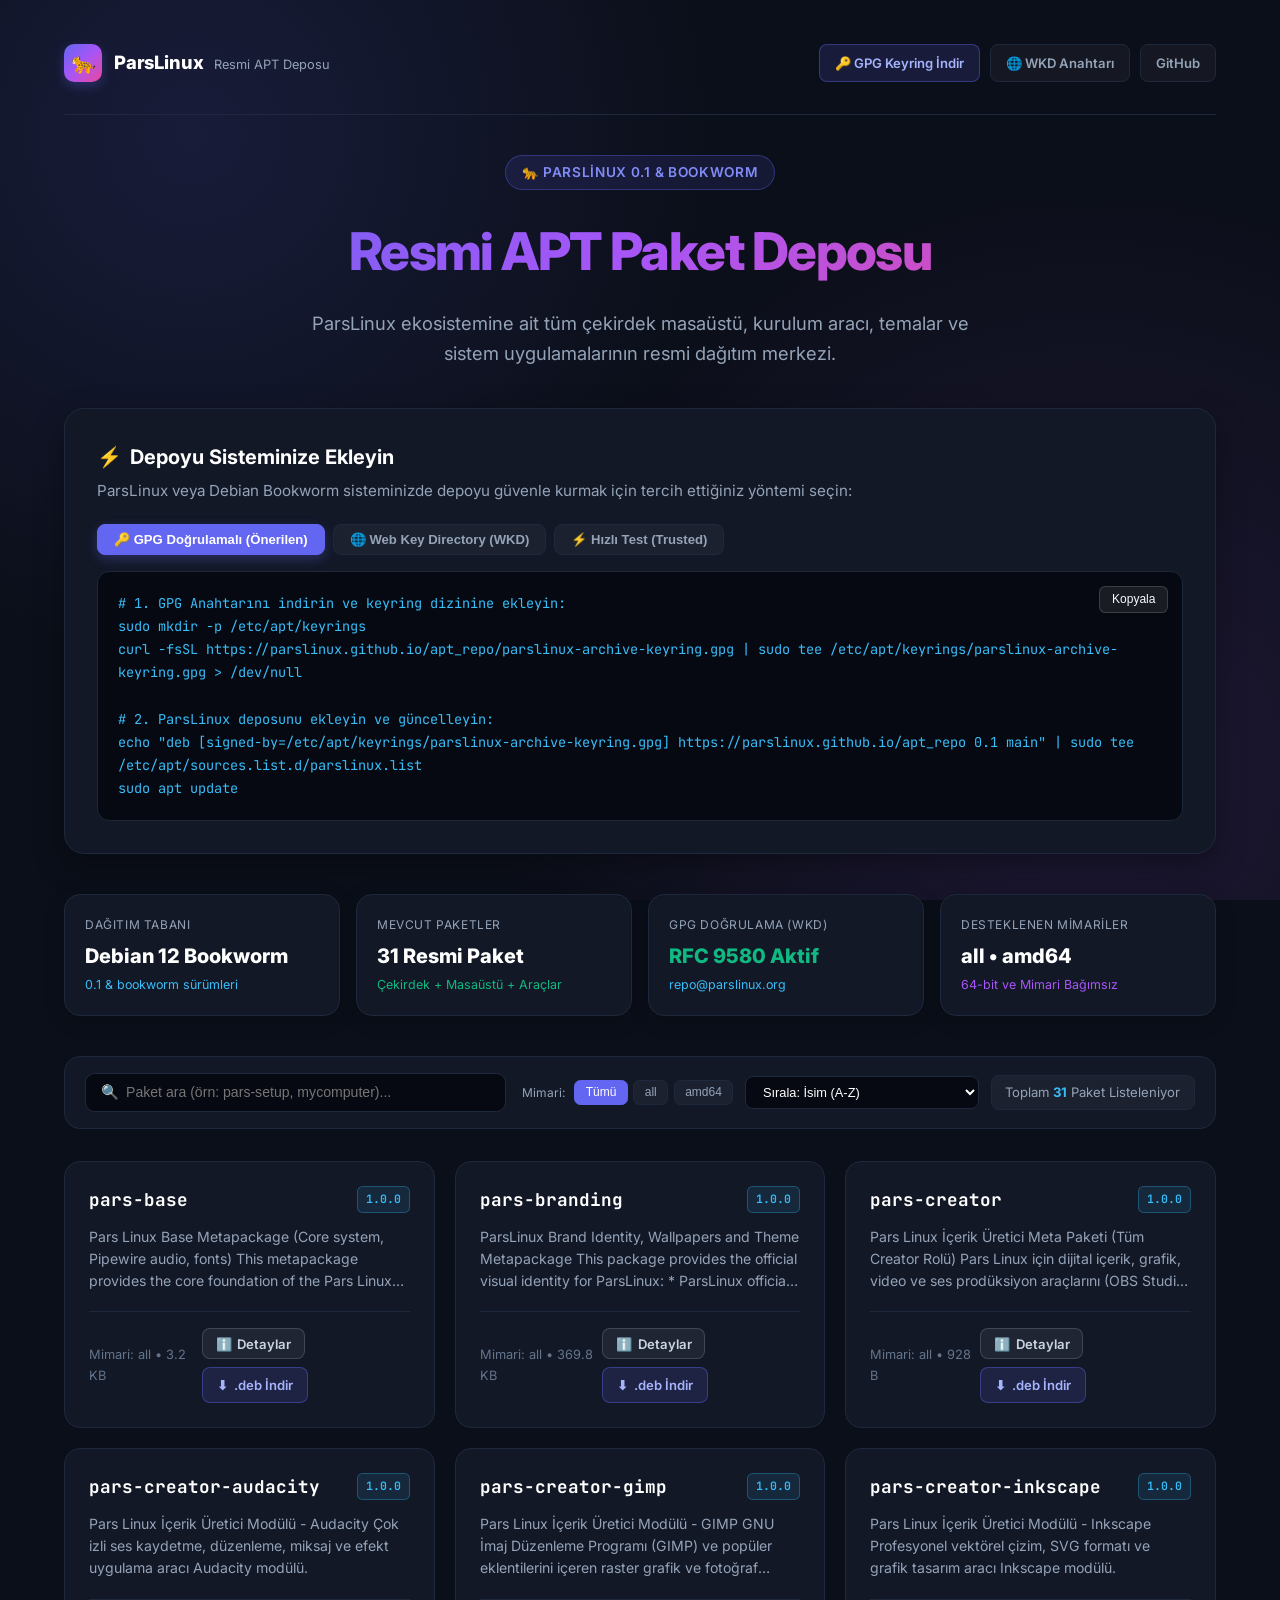
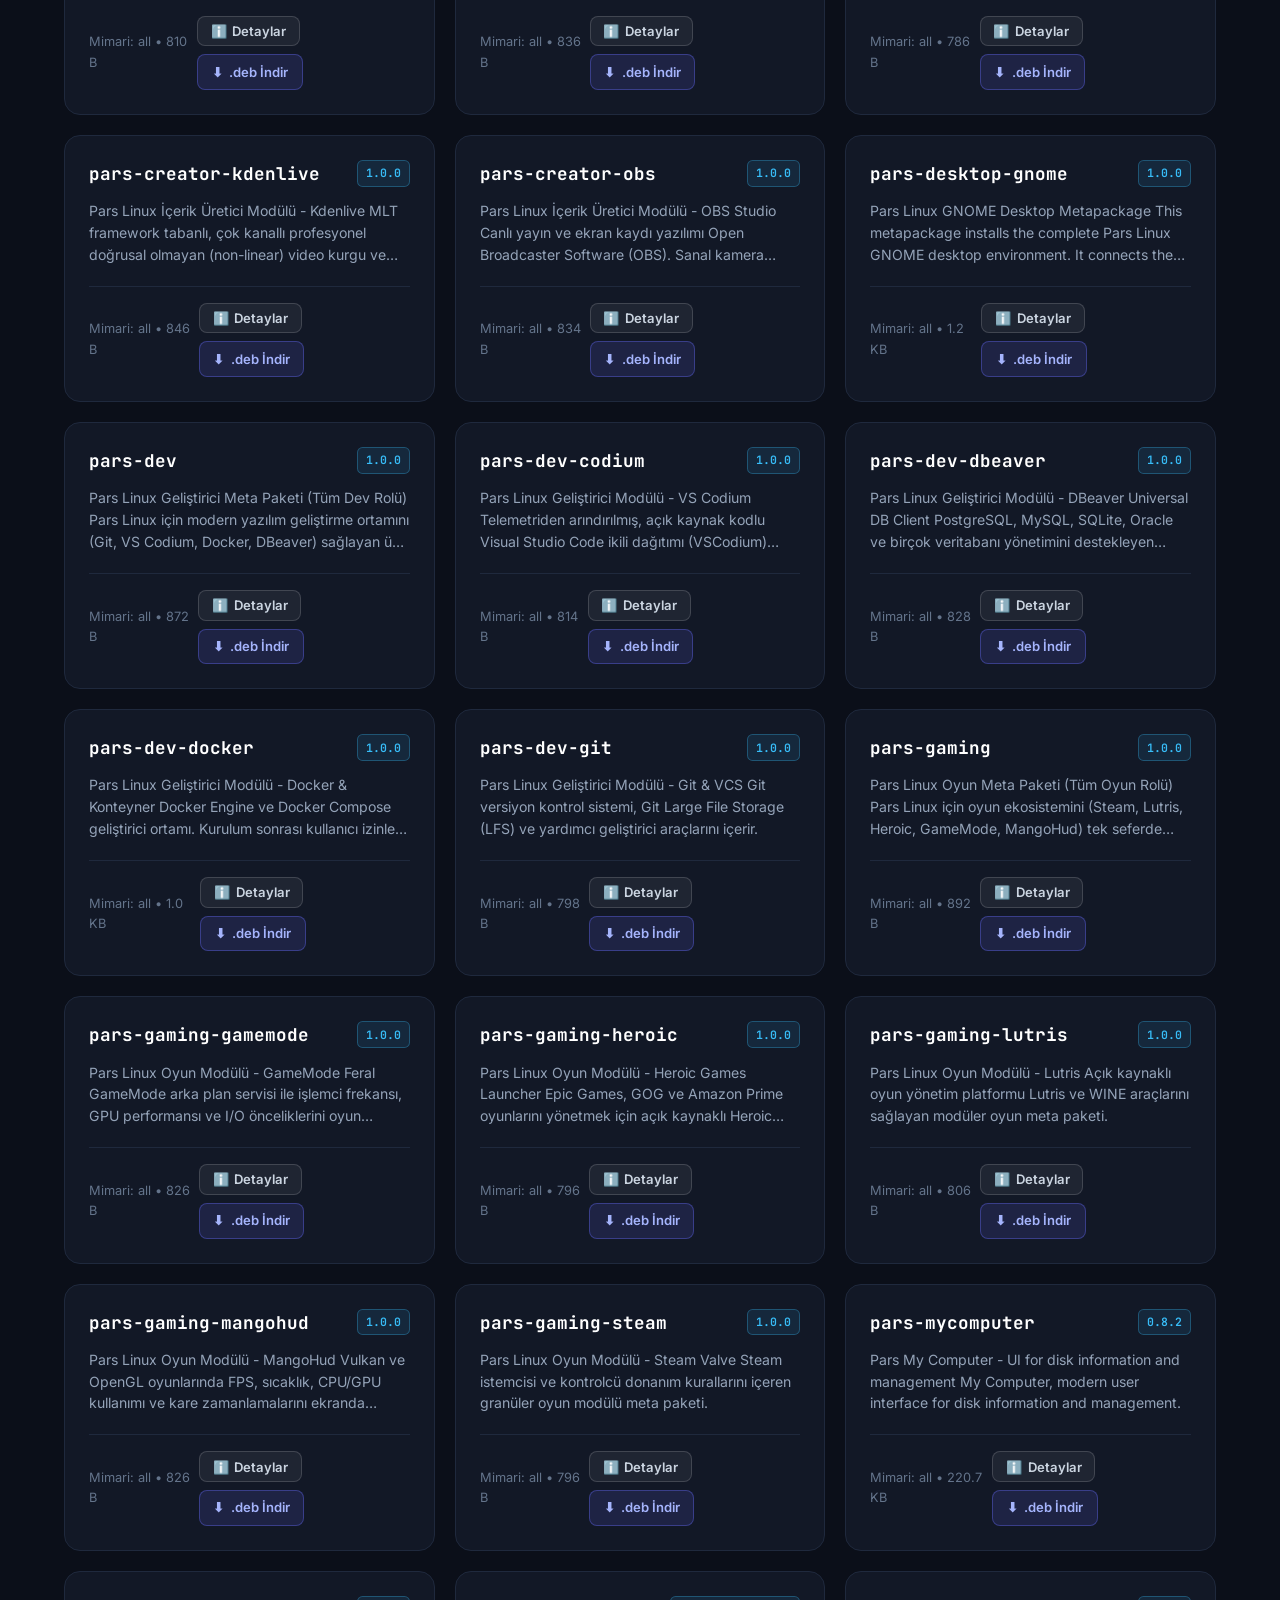
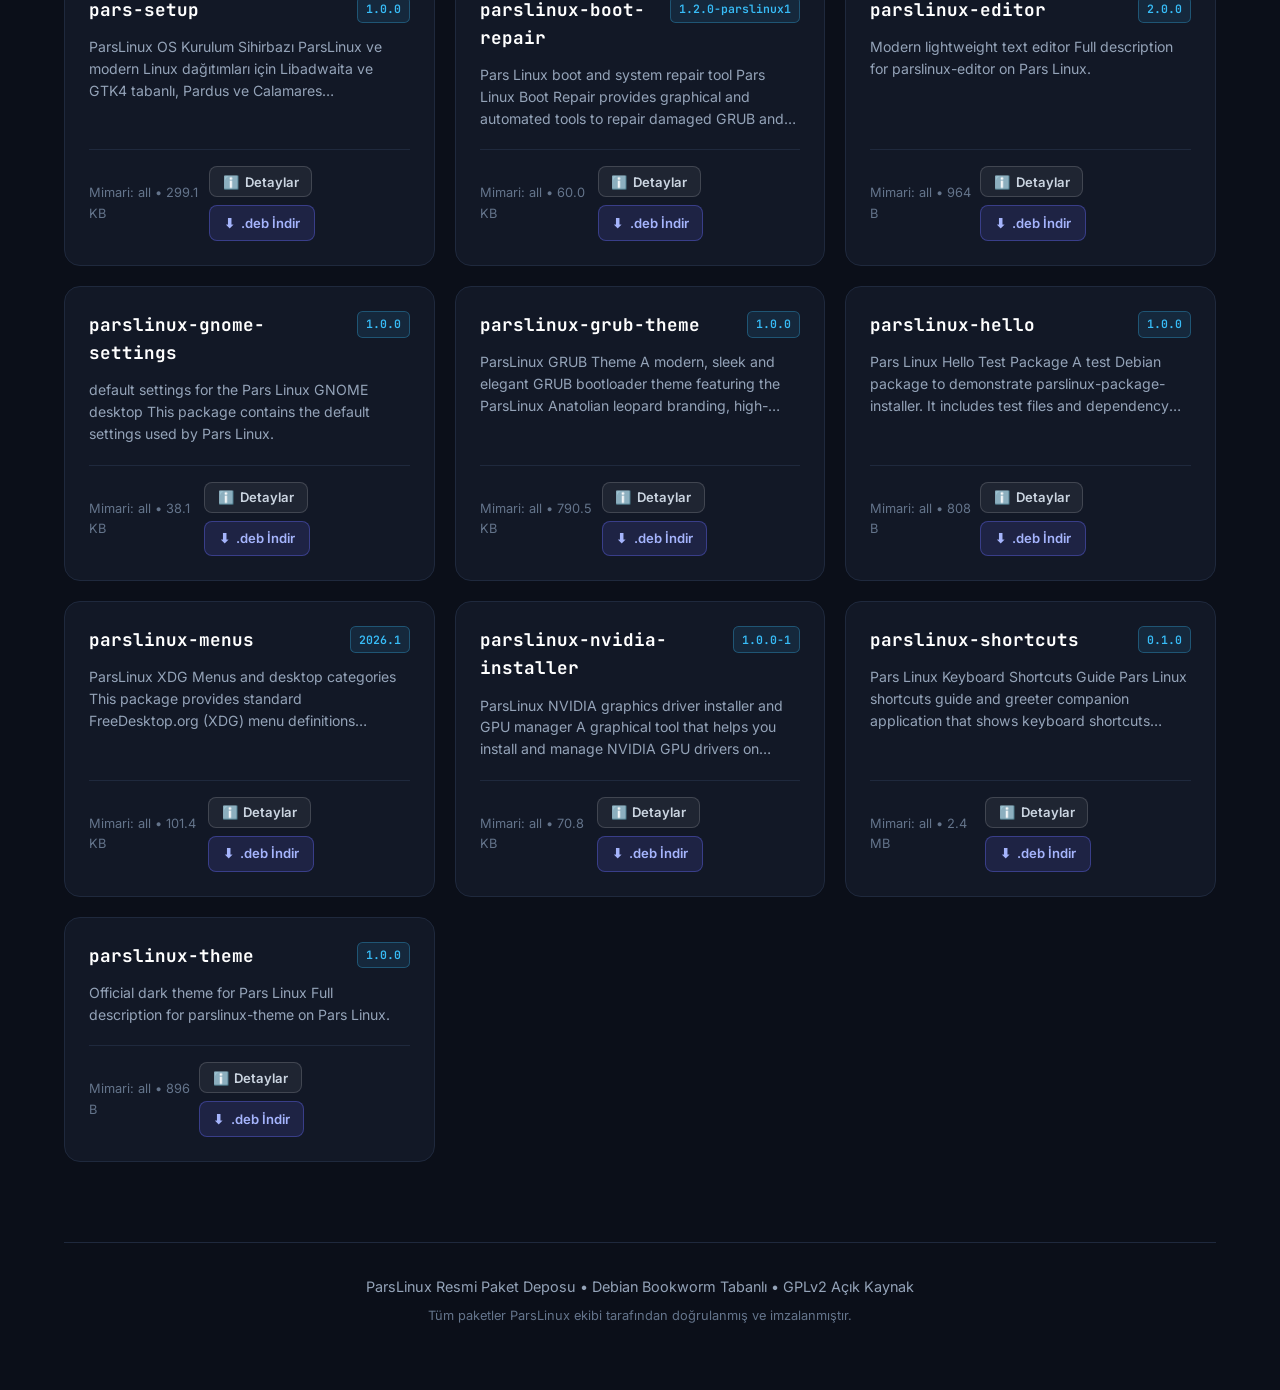
==== commit 7276be64: "feat(portal): add .deb Download and Details modal buttons to all package cards" ====
--- a/index.html
+++ b/index.html
@@ -479,6 +479,36 @@
             color: #64748b;
         }
 
+        .pkg-actions-btns {
+            display: inline-flex;
+            align-items: center;
+            gap: 0.5rem;
+            flex-wrap: wrap;
+        }
+
+        .details-btn {
+            display: inline-flex;
+            align-items: center;
+            gap: 0.35rem;
+            background: rgba(255, 255, 255, 0.06);
+            border: 1px solid rgba(255, 255, 255, 0.15);
+            color: #cbd5e1;
+            padding: 0.4rem 0.8rem;
+            border-radius: 0.5rem;
+            cursor: pointer;
+            font-weight: 600;
+            font-size: 0.82rem;
+            transition: all 0.2s ease;
+            font-family: inherit;
+        }
+
+        .details-btn:hover {
+            background: rgba(255, 255, 255, 0.16);
+            color: #ffffff;
+            border-color: rgba(255, 255, 255, 0.3);
+            transform: translateY(-1px);
+        }
+
         .dl-btn {
             display: inline-flex;
             align-items: center;
@@ -497,6 +527,172 @@
         .dl-btn:hover {
             background: var(--primary);
             color: #ffffff;
+            transform: translateY(-1px);
+        }
+
+        /* Modal Stilleri */
+        .modal-backdrop {
+            position: fixed;
+            top: 0;
+            left: 0;
+            width: 100vw;
+            height: 100vh;
+            background: rgba(3, 7, 18, 0.82);
+            backdrop-filter: blur(8px);
+            display: none;
+            align-items: center;
+            justify-content: center;
+            z-index: 1000;
+            padding: 1.5rem;
+        }
+
+        .modal-backdrop.active {
+            display: flex;
+        }
+
+        .modal-content {
+            background: #121826;
+            border: 1px solid #1f293d;
+            border-radius: 1.25rem;
+            max-width: 620px;
+            width: 100%;
+            box-shadow: 0 25px 60px rgba(0, 0, 0, 0.6), 0 0 40px rgba(99, 102, 241, 0.15);
+            overflow: hidden;
+            animation: modalFadeIn 0.2s cubic-bezier(0.16, 1, 0.3, 1);
+        }
+
+        @keyframes modalFadeIn {
+            from { opacity: 0; transform: scale(0.95) translateY(10px); }
+            to { opacity: 1; transform: scale(1) translateY(0); }
+        }
+
+        .modal-header {
+            display: flex;
+            justify-content: space-between;
+            align-items: flex-start;
+            padding: 1.25rem 1.5rem;
+            border-bottom: 1px solid var(--surface-border);
+            gap: 1rem;
+        }
+
+        .modal-header h3 {
+            font-size: 1.3rem;
+            font-weight: 700;
+            color: #ffffff;
+            font-family: 'JetBrains Mono', monospace;
+        }
+
+        .modal-badge-ver {
+            background: rgba(56, 189, 248, 0.15);
+            border: 1px solid rgba(56, 189, 248, 0.35);
+            color: #38bdf8;
+            font-size: 0.75rem;
+            font-weight: 600;
+            padding: 0.15rem 0.5rem;
+            border-radius: 0.35rem;
+            font-family: 'JetBrains Mono', monospace;
+        }
+
+        .modal-badge-arch {
+            background: rgba(16, 185, 129, 0.15);
+            border: 1px solid rgba(16, 185, 129, 0.35);
+            color: #10b981;
+            font-size: 0.75rem;
+            font-weight: 600;
+            padding: 0.15rem 0.5rem;
+            border-radius: 0.35rem;
+            font-family: 'JetBrains Mono', monospace;
+        }
+
+        .modal-close {
+            background: rgba(255, 255, 255, 0.05);
+            border: 1px solid rgba(255, 255, 255, 0.1);
+            color: #94a3b8;
+            font-size: 1.35rem;
+            width: 32px;
+            height: 32px;
+            border-radius: 8px;
+            cursor: pointer;
+            display: flex;
+            align-items: center;
+            justify-content: center;
+            transition: all 0.2s ease;
+        }
+
+        .modal-close:hover {
+            background: rgba(239, 68, 68, 0.2);
+            color: #ef4444;
+            border-color: rgba(239, 68, 68, 0.4);
+        }
+
+        .modal-body {
+            padding: 1.5rem;
+        }
+
+        .modal-desc {
+            color: var(--text-muted);
+            font-size: 0.92rem;
+            line-height: 1.6;
+            margin-bottom: 1.25rem;
+            max-height: 180px;
+            overflow-y: auto;
+        }
+
+        .modal-cmd-box {
+            background: #060911;
+            border: 1px solid var(--surface-border);
+            border-radius: 0.75rem;
+            padding: 1rem 1.25rem;
+            margin-bottom: 1.25rem;
+        }
+
+        .modal-cmd-header {
+            display: flex;
+            justify-content: space-between;
+            align-items: center;
+            margin-bottom: 0.5rem;
+            font-size: 0.8rem;
+            color: #94a3b8;
+            font-weight: 600;
+        }
+
+        .modal-copy-btn {
+            background: var(--primary);
+            border: none;
+            color: #ffffff;
+            padding: 0.25rem 0.65rem;
+            border-radius: 0.4rem;
+            font-size: 0.75rem;
+            cursor: pointer;
+            font-weight: 600;
+            transition: opacity 0.2s;
+        }
+
+        .modal-copy-btn:hover {
+            opacity: 0.9;
+        }
+
+        .modal-cmd-code {
+            font-family: 'JetBrains Mono', monospace;
+            font-size: 0.88rem;
+            color: #38bdf8;
+            display: block;
+            word-break: break-all;
+        }
+
+        .modal-footer {
+            display: flex;
+            justify-content: space-between;
+            align-items: center;
+            flex-wrap: wrap;
+            gap: 0.75rem;
+            padding-top: 0.75rem;
+            border-top: 1px solid rgba(255, 255, 255, 0.05);
+        }
+
+        .modal-meta {
+            font-size: 0.82rem;
+            color: #64748b;
         }
 
         footer {
@@ -620,7 +816,7 @@
 
         <!-- Paket Izgarası -->
         <div class="pkg-grid" id="pkg-grid">
-            <div class="pkg-card" data-name="pars-base" data-arch="all" data-size="3228" data-desc="pars linux base metapackage (core system, pipewire audio, fonts) this metapackage provides the core foundation of the pars linux operating system. it depends on essential system libraries, the modern pipewire multimedia sound architecture, turkish-compatible modern fonts, hardware abstraction layers, and the pars visual branding package. . all desktop environments (pars-desktop-gnome, pars-desktop-xfce) depend directly on this base package.">
+            <div class="pkg-card" data-name="pars-base" data-version="1.0.0" data-arch="all" data-size="3228" data-sizestr="3.2 KB" data-dllink="pool/main/p/pars-base/pars-base_1.0.0_all.deb" data-desc="pars linux base metapackage (core system, pipewire audio, fonts) this metapackage provides the core foundation of the pars linux operating system. it depends on essential system libraries, the modern pipewire multimedia sound architecture, turkish-compatible modern fonts, hardware abstraction layers, and the pars visual branding package. . all desktop environments (pars-desktop-gnome, pars-desktop-xfce) depend directly on this base package." data-rawdesc="Pars Linux Base Metapackage (Core system, Pipewire audio, fonts) This metapackage provides the core foundation of the Pars Linux operating system. It depends on essential system libraries, the modern Pipewire multimedia sound architecture, Turkish-compatible modern fonts, hardware abstraction layers, and the Pars visual branding package. . All desktop environments (pars-desktop-gnome, pars-desktop-xfce) depend directly on this base package.">
                 <div>
                     <div class="pkg-header">
                         <div class="pkg-name">pars-base</div>
@@ -630,12 +826,17 @@
                 </div>
                 <div class="pkg-meta">
                     <span>Mimari: all • 3.2 KB</span>
-                    <a href="pool/main/p/pars-base/pars-base_1.0.0_all.deb" class="dl-btn" download>
-                        <span>⬇</span> .deb İndir
-                    </a>
-                </div>
-            </div>
-            <div class="pkg-card" data-name="pars-branding" data-arch="all" data-size="378650" data-desc="parslinux brand identity, wallpapers and theme metapackage this package provides the official visual identity for parslinux: * parslinux official wallpapers and gnome background settings * vector svg brand logos and application icons * fastfetch ascii artwork and terminal system configuration * distribution release identity (os-release and issue) * system branding dependencies (gtk themes, icons, grub theme)">
+                    <div class="pkg-actions-btns">
+                        <button class="details-btn" onclick="openPkgModal(this.closest('.pkg-card'))" title="Paket Detayları">
+                            <span>ℹ️</span> Detaylar
+                        </button>
+                        <a href="pool/main/p/pars-base/pars-base_1.0.0_all.deb" class="dl-btn" download title=".deb Paketini İndir">
+                            <span>⬇</span> .deb İndir
+                        </a>
+                    </div>
+                </div>
+            </div>
+            <div class="pkg-card" data-name="pars-branding" data-version="1.0.0" data-arch="all" data-size="378650" data-sizestr="369.8 KB" data-dllink="pool/main/p/pars-branding/pars-branding_1.0.0_all.deb" data-desc="parslinux brand identity, wallpapers and theme metapackage this package provides the official visual identity for parslinux: * parslinux official wallpapers and gnome background settings * vector svg brand logos and application icons * fastfetch ascii artwork and terminal system configuration * distribution release identity (os-release and issue) * system branding dependencies (gtk themes, icons, grub theme)" data-rawdesc="ParsLinux Brand Identity, Wallpapers and Theme Metapackage This package provides the official visual identity for ParsLinux: * ParsLinux official wallpapers and GNOME background settings * Vector SVG brand logos and application icons * Fastfetch ASCII artwork and terminal system configuration * Distribution release identity (os-release and issue) * System branding dependencies (GTK themes, icons, grub theme)">
                 <div>
                     <div class="pkg-header">
                         <div class="pkg-name">pars-branding</div>
@@ -645,12 +846,17 @@
                 </div>
                 <div class="pkg-meta">
                     <span>Mimari: all • 369.8 KB</span>
-                    <a href="pool/main/p/pars-branding/pars-branding_1.0.0_all.deb" class="dl-btn" download>
-                        <span>⬇</span> .deb İndir
-                    </a>
-                </div>
-            </div>
-            <div class="pkg-card" data-name="pars-creator" data-arch="all" data-size="928" data-desc="pars linux i̇çerik üretici meta paketi (tüm creator rolü) pars linux için dijital içerik, grafik, video ve ses prodüksiyon araçlarını (obs studio, gimp, inkscape, kdenlive, audacity) bir araya getiren üst meta pakettir. . modüler alt bileşenler: - pars-creator-obs - pars-creator-gimp - pars-creator-inkscape - pars-creator-kdenlive - pars-creator-audacity">
+                    <div class="pkg-actions-btns">
+                        <button class="details-btn" onclick="openPkgModal(this.closest('.pkg-card'))" title="Paket Detayları">
+                            <span>ℹ️</span> Detaylar
+                        </button>
+                        <a href="pool/main/p/pars-branding/pars-branding_1.0.0_all.deb" class="dl-btn" download title=".deb Paketini İndir">
+                            <span>⬇</span> .deb İndir
+                        </a>
+                    </div>
+                </div>
+            </div>
+            <div class="pkg-card" data-name="pars-creator" data-version="1.0.0" data-arch="all" data-size="928" data-sizestr="928 B" data-dllink="pool/main/p/pars-creator/pars-creator_1.0.0_all.deb" data-desc="pars linux i̇çerik üretici meta paketi (tüm creator rolü) pars linux için dijital içerik, grafik, video ve ses prodüksiyon araçlarını (obs studio, gimp, inkscape, kdenlive, audacity) bir araya getiren üst meta pakettir. . modüler alt bileşenler: - pars-creator-obs - pars-creator-gimp - pars-creator-inkscape - pars-creator-kdenlive - pars-creator-audacity" data-rawdesc="Pars Linux İçerik Üretici Meta Paketi (Tüm Creator Rolü) Pars Linux için dijital içerik, grafik, video ve ses prodüksiyon araçlarını (OBS Studio, GIMP, Inkscape, Kdenlive, Audacity) bir araya getiren üst meta pakettir. . Modüler alt bileşenler: - pars-creator-obs - pars-creator-gimp - pars-creator-inkscape - pars-creator-kdenlive - pars-creator-audacity">
                 <div>
                     <div class="pkg-header">
                         <div class="pkg-name">pars-creator</div>
@@ -660,12 +866,17 @@
                 </div>
                 <div class="pkg-meta">
                     <span>Mimari: all • 928 B</span>
-                    <a href="pool/main/p/pars-creator/pars-creator_1.0.0_all.deb" class="dl-btn" download>
-                        <span>⬇</span> .deb İndir
-                    </a>
-                </div>
-            </div>
-            <div class="pkg-card" data-name="pars-creator-audacity" data-arch="all" data-size="810" data-desc="pars linux i̇çerik üretici modülü - audacity çok izli ses kaydetme, düzenleme, miksaj ve efekt uygulama aracı audacity modülü.">
+                    <div class="pkg-actions-btns">
+                        <button class="details-btn" onclick="openPkgModal(this.closest('.pkg-card'))" title="Paket Detayları">
+                            <span>ℹ️</span> Detaylar
+                        </button>
+                        <a href="pool/main/p/pars-creator/pars-creator_1.0.0_all.deb" class="dl-btn" download title=".deb Paketini İndir">
+                            <span>⬇</span> .deb İndir
+                        </a>
+                    </div>
+                </div>
+            </div>
+            <div class="pkg-card" data-name="pars-creator-audacity" data-version="1.0.0" data-arch="all" data-size="810" data-sizestr="810 B" data-dllink="pool/main/p/pars-creator-audacity/pars-creator-audacity_1.0.0_all.deb" data-desc="pars linux i̇çerik üretici modülü - audacity çok izli ses kaydetme, düzenleme, miksaj ve efekt uygulama aracı audacity modülü." data-rawdesc="Pars Linux İçerik Üretici Modülü - Audacity Çok izli ses kaydetme, düzenleme, miksaj ve efekt uygulama aracı Audacity modülü.">
                 <div>
                     <div class="pkg-header">
                         <div class="pkg-name">pars-creator-audacity</div>
@@ -675,12 +886,17 @@
                 </div>
                 <div class="pkg-meta">
                     <span>Mimari: all • 810 B</span>
-                    <a href="pool/main/p/pars-creator-audacity/pars-creator-audacity_1.0.0_all.deb" class="dl-btn" download>
-                        <span>⬇</span> .deb İndir
-                    </a>
-                </div>
-            </div>
-            <div class="pkg-card" data-name="pars-creator-gimp" data-arch="all" data-size="836" data-desc="pars linux i̇çerik üretici modülü - gimp gnu i̇maj düzenleme programı (gimp) ve popüler eklentilerini içeren raster grafik ve fotoğraf işleme modülü.">
+                    <div class="pkg-actions-btns">
+                        <button class="details-btn" onclick="openPkgModal(this.closest('.pkg-card'))" title="Paket Detayları">
+                            <span>ℹ️</span> Detaylar
+                        </button>
+                        <a href="pool/main/p/pars-creator-audacity/pars-creator-audacity_1.0.0_all.deb" class="dl-btn" download title=".deb Paketini İndir">
+                            <span>⬇</span> .deb İndir
+                        </a>
+                    </div>
+                </div>
+            </div>
+            <div class="pkg-card" data-name="pars-creator-gimp" data-version="1.0.0" data-arch="all" data-size="836" data-sizestr="836 B" data-dllink="pool/main/p/pars-creator-gimp/pars-creator-gimp_1.0.0_all.deb" data-desc="pars linux i̇çerik üretici modülü - gimp gnu i̇maj düzenleme programı (gimp) ve popüler eklentilerini içeren raster grafik ve fotoğraf işleme modülü." data-rawdesc="Pars Linux İçerik Üretici Modülü - GIMP GNU İmaj Düzenleme Programı (GIMP) ve popüler eklentilerini içeren raster grafik ve fotoğraf işleme modülü.">
                 <div>
                     <div class="pkg-header">
                         <div class="pkg-name">pars-creator-gimp</div>
@@ -690,12 +906,17 @@
                 </div>
                 <div class="pkg-meta">
                     <span>Mimari: all • 836 B</span>
-                    <a href="pool/main/p/pars-creator-gimp/pars-creator-gimp_1.0.0_all.deb" class="dl-btn" download>
-                        <span>⬇</span> .deb İndir
-                    </a>
-                </div>
-            </div>
-            <div class="pkg-card" data-name="pars-creator-inkscape" data-arch="all" data-size="786" data-desc="pars linux i̇çerik üretici modülü - inkscape profesyonel vektörel çizim, svg formatı ve grafik tasarım aracı inkscape modülü.">
+                    <div class="pkg-actions-btns">
+                        <button class="details-btn" onclick="openPkgModal(this.closest('.pkg-card'))" title="Paket Detayları">
+                            <span>ℹ️</span> Detaylar
+                        </button>
+                        <a href="pool/main/p/pars-creator-gimp/pars-creator-gimp_1.0.0_all.deb" class="dl-btn" download title=".deb Paketini İndir">
+                            <span>⬇</span> .deb İndir
+                        </a>
+                    </div>
+                </div>
+            </div>
+            <div class="pkg-card" data-name="pars-creator-inkscape" data-version="1.0.0" data-arch="all" data-size="786" data-sizestr="786 B" data-dllink="pool/main/p/pars-creator-inkscape/pars-creator-inkscape_1.0.0_all.deb" data-desc="pars linux i̇çerik üretici modülü - inkscape profesyonel vektörel çizim, svg formatı ve grafik tasarım aracı inkscape modülü." data-rawdesc="Pars Linux İçerik Üretici Modülü - Inkscape Profesyonel vektörel çizim, SVG formatı ve grafik tasarım aracı Inkscape modülü.">
                 <div>
                     <div class="pkg-header">
                         <div class="pkg-name">pars-creator-inkscape</div>
@@ -705,12 +926,17 @@
                 </div>
                 <div class="pkg-meta">
                     <span>Mimari: all • 786 B</span>
-                    <a href="pool/main/p/pars-creator-inkscape/pars-creator-inkscape_1.0.0_all.deb" class="dl-btn" download>
-                        <span>⬇</span> .deb İndir
-                    </a>
-                </div>
-            </div>
-            <div class="pkg-card" data-name="pars-creator-kdenlive" data-arch="all" data-size="846" data-desc="pars linux i̇çerik üretici modülü - kdenlive mlt framework tabanlı, çok kanallı profesyonel doğrusal olmayan (non-linear) video kurgu ve montaj yazılımı.">
+                    <div class="pkg-actions-btns">
+                        <button class="details-btn" onclick="openPkgModal(this.closest('.pkg-card'))" title="Paket Detayları">
+                            <span>ℹ️</span> Detaylar
+                        </button>
+                        <a href="pool/main/p/pars-creator-inkscape/pars-creator-inkscape_1.0.0_all.deb" class="dl-btn" download title=".deb Paketini İndir">
+                            <span>⬇</span> .deb İndir
+                        </a>
+                    </div>
+                </div>
+            </div>
+            <div class="pkg-card" data-name="pars-creator-kdenlive" data-version="1.0.0" data-arch="all" data-size="846" data-sizestr="846 B" data-dllink="pool/main/p/pars-creator-kdenlive/pars-creator-kdenlive_1.0.0_all.deb" data-desc="pars linux i̇çerik üretici modülü - kdenlive mlt framework tabanlı, çok kanallı profesyonel doğrusal olmayan (non-linear) video kurgu ve montaj yazılımı." data-rawdesc="Pars Linux İçerik Üretici Modülü - Kdenlive MLT framework tabanlı, çok kanallı profesyonel doğrusal olmayan (non-linear) video kurgu ve montaj yazılımı.">
                 <div>
                     <div class="pkg-header">
                         <div class="pkg-name">pars-creator-kdenlive</div>
@@ -720,12 +946,17 @@
                 </div>
                 <div class="pkg-meta">
                     <span>Mimari: all • 846 B</span>
-                    <a href="pool/main/p/pars-creator-kdenlive/pars-creator-kdenlive_1.0.0_all.deb" class="dl-btn" download>
-                        <span>⬇</span> .deb İndir
-                    </a>
-                </div>
-            </div>
-            <div class="pkg-card" data-name="pars-creator-obs" data-arch="all" data-size="834" data-desc="pars linux i̇çerik üretici modülü - obs studio canlı yayın ve ekran kaydı yazılımı open broadcaster software (obs). sanal kamera desteği için v4l2loopback önerilir.">
+                    <div class="pkg-actions-btns">
+                        <button class="details-btn" onclick="openPkgModal(this.closest('.pkg-card'))" title="Paket Detayları">
+                            <span>ℹ️</span> Detaylar
+                        </button>
+                        <a href="pool/main/p/pars-creator-kdenlive/pars-creator-kdenlive_1.0.0_all.deb" class="dl-btn" download title=".deb Paketini İndir">
+                            <span>⬇</span> .deb İndir
+                        </a>
+                    </div>
+                </div>
+            </div>
+            <div class="pkg-card" data-name="pars-creator-obs" data-version="1.0.0" data-arch="all" data-size="834" data-sizestr="834 B" data-dllink="pool/main/p/pars-creator-obs/pars-creator-obs_1.0.0_all.deb" data-desc="pars linux i̇çerik üretici modülü - obs studio canlı yayın ve ekran kaydı yazılımı open broadcaster software (obs). sanal kamera desteği için v4l2loopback önerilir." data-rawdesc="Pars Linux İçerik Üretici Modülü - OBS Studio Canlı yayın ve ekran kaydı yazılımı Open Broadcaster Software (OBS). Sanal kamera desteği için v4l2loopback önerilir.">
                 <div>
                     <div class="pkg-header">
                         <div class="pkg-name">pars-creator-obs</div>
@@ -735,12 +966,17 @@
                 </div>
                 <div class="pkg-meta">
                     <span>Mimari: all • 834 B</span>
-                    <a href="pool/main/p/pars-creator-obs/pars-creator-obs_1.0.0_all.deb" class="dl-btn" download>
-                        <span>⬇</span> .deb İndir
-                    </a>
-                </div>
-            </div>
-            <div class="pkg-card" data-name="pars-desktop-gnome" data-arch="all" data-size="1184" data-desc="pars linux gnome desktop metapackage this metapackage installs the complete pars linux gnome desktop environment. it connects the core system foundation (pars-base) with the modern gnome shell pars visual configurations, and essential system utilities including greeter pars about, pars update, software center, and image writer.">
+                    <div class="pkg-actions-btns">
+                        <button class="details-btn" onclick="openPkgModal(this.closest('.pkg-card'))" title="Paket Detayları">
+                            <span>ℹ️</span> Detaylar
+                        </button>
+                        <a href="pool/main/p/pars-creator-obs/pars-creator-obs_1.0.0_all.deb" class="dl-btn" download title=".deb Paketini İndir">
+                            <span>⬇</span> .deb İndir
+                        </a>
+                    </div>
+                </div>
+            </div>
+            <div class="pkg-card" data-name="pars-desktop-gnome" data-version="1.0.0" data-arch="all" data-size="1184" data-sizestr="1.2 KB" data-dllink="pool/main/p/pars-desktop-gnome/pars-desktop-gnome_1.0.0_all.deb" data-desc="pars linux gnome desktop metapackage this metapackage installs the complete pars linux gnome desktop environment. it connects the core system foundation (pars-base) with the modern gnome shell pars visual configurations, and essential system utilities including greeter pars about, pars update, software center, and image writer." data-rawdesc="Pars Linux GNOME Desktop Metapackage This metapackage installs the complete Pars Linux GNOME desktop environment. It connects the core system foundation (pars-base) with the modern GNOME Shell Pars visual configurations, and essential system utilities including Greeter Pars About, Pars Update, Software Center, and Image Writer.">
                 <div>
                     <div class="pkg-header">
                         <div class="pkg-name">pars-desktop-gnome</div>
@@ -750,12 +986,17 @@
                 </div>
                 <div class="pkg-meta">
                     <span>Mimari: all • 1.2 KB</span>
-                    <a href="pool/main/p/pars-desktop-gnome/pars-desktop-gnome_1.0.0_all.deb" class="dl-btn" download>
-                        <span>⬇</span> .deb İndir
-                    </a>
-                </div>
-            </div>
-            <div class="pkg-card" data-name="pars-dev" data-arch="all" data-size="872" data-desc="pars linux geliştirici meta paketi (tüm dev rolü) pars linux için modern yazılım geliştirme ortamını (git, vs codium, docker, dbeaver) sağlayan üst meta pakettir. . modüler alt bileşenler: - pars-dev-git - pars-dev-codium - pars-dev-docker - pars-dev-dbeaver">
+                    <div class="pkg-actions-btns">
+                        <button class="details-btn" onclick="openPkgModal(this.closest('.pkg-card'))" title="Paket Detayları">
+                            <span>ℹ️</span> Detaylar
+                        </button>
+                        <a href="pool/main/p/pars-desktop-gnome/pars-desktop-gnome_1.0.0_all.deb" class="dl-btn" download title=".deb Paketini İndir">
+                            <span>⬇</span> .deb İndir
+                        </a>
+                    </div>
+                </div>
+            </div>
+            <div class="pkg-card" data-name="pars-dev" data-version="1.0.0" data-arch="all" data-size="872" data-sizestr="872 B" data-dllink="pool/main/p/pars-dev/pars-dev_1.0.0_all.deb" data-desc="pars linux geliştirici meta paketi (tüm dev rolü) pars linux için modern yazılım geliştirme ortamını (git, vs codium, docker, dbeaver) sağlayan üst meta pakettir. . modüler alt bileşenler: - pars-dev-git - pars-dev-codium - pars-dev-docker - pars-dev-dbeaver" data-rawdesc="Pars Linux Geliştirici Meta Paketi (Tüm Dev Rolü) Pars Linux için modern yazılım geliştirme ortamını (Git, VS Codium, Docker, DBeaver) sağlayan üst meta pakettir. . Modüler alt bileşenler: - pars-dev-git - pars-dev-codium - pars-dev-docker - pars-dev-dbeaver">
                 <div>
                     <div class="pkg-header">
                         <div class="pkg-name">pars-dev</div>
@@ -765,12 +1006,17 @@
                 </div>
                 <div class="pkg-meta">
                     <span>Mimari: all • 872 B</span>
-                    <a href="pool/main/p/pars-dev/pars-dev_1.0.0_all.deb" class="dl-btn" download>
-                        <span>⬇</span> .deb İndir
-                    </a>
-                </div>
-            </div>
-            <div class="pkg-card" data-name="pars-dev-codium" data-arch="all" data-size="814" data-desc="pars linux geliştirici modülü - vs codium telemetriden arındırılmış, açık kaynak kodlu visual studio code ikili dağıtımı (vscodium) entegrasyonu.">
+                    <div class="pkg-actions-btns">
+                        <button class="details-btn" onclick="openPkgModal(this.closest('.pkg-card'))" title="Paket Detayları">
+                            <span>ℹ️</span> Detaylar
+                        </button>
+                        <a href="pool/main/p/pars-dev/pars-dev_1.0.0_all.deb" class="dl-btn" download title=".deb Paketini İndir">
+                            <span>⬇</span> .deb İndir
+                        </a>
+                    </div>
+                </div>
+            </div>
+            <div class="pkg-card" data-name="pars-dev-codium" data-version="1.0.0" data-arch="all" data-size="814" data-sizestr="814 B" data-dllink="pool/main/p/pars-dev-codium/pars-dev-codium_1.0.0_all.deb" data-desc="pars linux geliştirici modülü - vs codium telemetriden arındırılmış, açık kaynak kodlu visual studio code ikili dağıtımı (vscodium) entegrasyonu." data-rawdesc="Pars Linux Geliştirici Modülü - VS Codium Telemetriden arındırılmış, açık kaynak kodlu Visual Studio Code ikili dağıtımı (VSCodium) entegrasyonu.">
                 <div>
                     <div class="pkg-header">
                         <div class="pkg-name">pars-dev-codium</div>
@@ -780,12 +1026,17 @@
                 </div>
                 <div class="pkg-meta">
                     <span>Mimari: all • 814 B</span>
-                    <a href="pool/main/p/pars-dev-codium/pars-dev-codium_1.0.0_all.deb" class="dl-btn" download>
-                        <span>⬇</span> .deb İndir
-                    </a>
-                </div>
-            </div>
-            <div class="pkg-card" data-name="pars-dev-dbeaver" data-arch="all" data-size="828" data-desc="pars linux geliştirici modülü - dbeaver universal db client postgresql, mysql, sqlite, oracle ve birçok veritabanı yönetimini destekleyen evrensel açık kaynak sql istemcisi.">
+                    <div class="pkg-actions-btns">
+                        <button class="details-btn" onclick="openPkgModal(this.closest('.pkg-card'))" title="Paket Detayları">
+                            <span>ℹ️</span> Detaylar
+                        </button>
+                        <a href="pool/main/p/pars-dev-codium/pars-dev-codium_1.0.0_all.deb" class="dl-btn" download title=".deb Paketini İndir">
+                            <span>⬇</span> .deb İndir
+                        </a>
+                    </div>
+                </div>
+            </div>
+            <div class="pkg-card" data-name="pars-dev-dbeaver" data-version="1.0.0" data-arch="all" data-size="828" data-sizestr="828 B" data-dllink="pool/main/p/pars-dev-dbeaver/pars-dev-dbeaver_1.0.0_all.deb" data-desc="pars linux geliştirici modülü - dbeaver universal db client postgresql, mysql, sqlite, oracle ve birçok veritabanı yönetimini destekleyen evrensel açık kaynak sql istemcisi." data-rawdesc="Pars Linux Geliştirici Modülü - DBeaver Universal DB Client PostgreSQL, MySQL, SQLite, Oracle ve birçok veritabanı yönetimini destekleyen evrensel açık kaynak SQL istemcisi.">
                 <div>
                     <div class="pkg-header">
                         <div class="pkg-name">pars-dev-dbeaver</div>
@@ -795,12 +1046,17 @@
                 </div>
                 <div class="pkg-meta">
                     <span>Mimari: all • 828 B</span>
-                    <a href="pool/main/p/pars-dev-dbeaver/pars-dev-dbeaver_1.0.0_all.deb" class="dl-btn" download>
-                        <span>⬇</span> .deb İndir
-                    </a>
-                </div>
-            </div>
-            <div class="pkg-card" data-name="pars-dev-docker" data-arch="all" data-size="1064" data-desc="pars linux geliştirici modülü - docker & konteyner docker engine ve docker compose geliştirici ortamı. kurulum sonrası kullanıcı izinleri ve servis konfigürasyonunu yönetir.">
+                    <div class="pkg-actions-btns">
+                        <button class="details-btn" onclick="openPkgModal(this.closest('.pkg-card'))" title="Paket Detayları">
+                            <span>ℹ️</span> Detaylar
+                        </button>
+                        <a href="pool/main/p/pars-dev-dbeaver/pars-dev-dbeaver_1.0.0_all.deb" class="dl-btn" download title=".deb Paketini İndir">
+                            <span>⬇</span> .deb İndir
+                        </a>
+                    </div>
+                </div>
+            </div>
+            <div class="pkg-card" data-name="pars-dev-docker" data-version="1.0.0" data-arch="all" data-size="1064" data-sizestr="1.0 KB" data-dllink="pool/main/p/pars-dev-docker/pars-dev-docker_1.0.0_all.deb" data-desc="pars linux geliştirici modülü - docker & konteyner docker engine ve docker compose geliştirici ortamı. kurulum sonrası kullanıcı izinleri ve servis konfigürasyonunu yönetir." data-rawdesc="Pars Linux Geliştirici Modülü - Docker & Konteyner Docker Engine ve Docker Compose geliştirici ortamı. Kurulum sonrası kullanıcı izinleri ve servis konfigürasyonunu yönetir.">
                 <div>
                     <div class="pkg-header">
                         <div class="pkg-name">pars-dev-docker</div>
@@ -810,12 +1066,17 @@
                 </div>
                 <div class="pkg-meta">
                     <span>Mimari: all • 1.0 KB</span>
-                    <a href="pool/main/p/pars-dev-docker/pars-dev-docker_1.0.0_all.deb" class="dl-btn" download>
-                        <span>⬇</span> .deb İndir
-                    </a>
-                </div>
-            </div>
-            <div class="pkg-card" data-name="pars-dev-git" data-arch="all" data-size="798" data-desc="pars linux geliştirici modülü - git & vcs git versiyon kontrol sistemi, git large file storage (lfs) ve yardımcı geliştirici araçlarını içerir.">
+                    <div class="pkg-actions-btns">
+                        <button class="details-btn" onclick="openPkgModal(this.closest('.pkg-card'))" title="Paket Detayları">
+                            <span>ℹ️</span> Detaylar
+                        </button>
+                        <a href="pool/main/p/pars-dev-docker/pars-dev-docker_1.0.0_all.deb" class="dl-btn" download title=".deb Paketini İndir">
+                            <span>⬇</span> .deb İndir
+                        </a>
+                    </div>
+                </div>
+            </div>
+            <div class="pkg-card" data-name="pars-dev-git" data-version="1.0.0" data-arch="all" data-size="798" data-sizestr="798 B" data-dllink="pool/main/p/pars-dev-git/pars-dev-git_1.0.0_all.deb" data-desc="pars linux geliştirici modülü - git & vcs git versiyon kontrol sistemi, git large file storage (lfs) ve yardımcı geliştirici araçlarını içerir." data-rawdesc="Pars Linux Geliştirici Modülü - Git & VCS Git versiyon kontrol sistemi, Git Large File Storage (LFS) ve yardımcı geliştirici araçlarını içerir.">
                 <div>
                     <div class="pkg-header">
                         <div class="pkg-name">pars-dev-git</div>
@@ -825,12 +1086,17 @@
                 </div>
                 <div class="pkg-meta">
                     <span>Mimari: all • 798 B</span>
-                    <a href="pool/main/p/pars-dev-git/pars-dev-git_1.0.0_all.deb" class="dl-btn" download>
-                        <span>⬇</span> .deb İndir
-                    </a>
-                </div>
-            </div>
-            <div class="pkg-card" data-name="pars-gaming" data-arch="all" data-size="892" data-desc="pars linux oyun meta paketi (tüm oyun rolü) pars linux için oyun ekosistemini (steam, lutris, heroic, gamemode, mangohud) tek seferde veya modüler olarak sağlayan üst meta pakettir. . modüler alt bileşenler: - pars-gaming-steam - pars-gaming-lutris - pars-gaming-heroic - pars-gaming-gamemode - pars-gaming-mangohud">
+                    <div class="pkg-actions-btns">
+                        <button class="details-btn" onclick="openPkgModal(this.closest('.pkg-card'))" title="Paket Detayları">
+                            <span>ℹ️</span> Detaylar
+                        </button>
+                        <a href="pool/main/p/pars-dev-git/pars-dev-git_1.0.0_all.deb" class="dl-btn" download title=".deb Paketini İndir">
+                            <span>⬇</span> .deb İndir
+                        </a>
+                    </div>
+                </div>
+            </div>
+            <div class="pkg-card" data-name="pars-gaming" data-version="1.0.0" data-arch="all" data-size="892" data-sizestr="892 B" data-dllink="pool/main/p/pars-gaming/pars-gaming_1.0.0_all.deb" data-desc="pars linux oyun meta paketi (tüm oyun rolü) pars linux için oyun ekosistemini (steam, lutris, heroic, gamemode, mangohud) tek seferde veya modüler olarak sağlayan üst meta pakettir. . modüler alt bileşenler: - pars-gaming-steam - pars-gaming-lutris - pars-gaming-heroic - pars-gaming-gamemode - pars-gaming-mangohud" data-rawdesc="Pars Linux Oyun Meta Paketi (Tüm Oyun Rolü) Pars Linux için oyun ekosistemini (Steam, Lutris, Heroic, GameMode, MangoHud) tek seferde veya modüler olarak sağlayan üst meta pakettir. . Modüler alt bileşenler: - pars-gaming-steam - pars-gaming-lutris - pars-gaming-heroic - pars-gaming-gamemode - pars-gaming-mangohud">
                 <div>
                     <div class="pkg-header">
                         <div class="pkg-name">pars-gaming</div>
@@ -840,12 +1106,17 @@
                 </div>
                 <div class="pkg-meta">
                     <span>Mimari: all • 892 B</span>
-                    <a href="pool/main/p/pars-gaming/pars-gaming_1.0.0_all.deb" class="dl-btn" download>
-                        <span>⬇</span> .deb İndir
-                    </a>
-                </div>
-            </div>
-            <div class="pkg-card" data-name="pars-gaming-gamemode" data-arch="all" data-size="826" data-desc="pars linux oyun modülü - gamemode feral gamemode arka plan servisi ile işlemci frekansı, gpu performansı ve i/o önceliklerini oyun esnasında dinamik olarak optimize eder.">
+                    <div class="pkg-actions-btns">
+                        <button class="details-btn" onclick="openPkgModal(this.closest('.pkg-card'))" title="Paket Detayları">
+                            <span>ℹ️</span> Detaylar
+                        </button>
+                        <a href="pool/main/p/pars-gaming/pars-gaming_1.0.0_all.deb" class="dl-btn" download title=".deb Paketini İndir">
+                            <span>⬇</span> .deb İndir
+                        </a>
+                    </div>
+                </div>
+            </div>
+            <div class="pkg-card" data-name="pars-gaming-gamemode" data-version="1.0.0" data-arch="all" data-size="826" data-sizestr="826 B" data-dllink="pool/main/p/pars-gaming-gamemode/pars-gaming-gamemode_1.0.0_all.deb" data-desc="pars linux oyun modülü - gamemode feral gamemode arka plan servisi ile işlemci frekansı, gpu performansı ve i/o önceliklerini oyun esnasında dinamik olarak optimize eder." data-rawdesc="Pars Linux Oyun Modülü - GameMode Feral GameMode arka plan servisi ile işlemci frekansı, GPU performansı ve I/O önceliklerini oyun esnasında dinamik olarak optimize eder.">
                 <div>
                     <div class="pkg-header">
                         <div class="pkg-name">pars-gaming-gamemode</div>
@@ -855,12 +1126,17 @@
                 </div>
                 <div class="pkg-meta">
                     <span>Mimari: all • 826 B</span>
-                    <a href="pool/main/p/pars-gaming-gamemode/pars-gaming-gamemode_1.0.0_all.deb" class="dl-btn" download>
-                        <span>⬇</span> .deb İndir
-                    </a>
-                </div>
-            </div>
-            <div class="pkg-card" data-name="pars-gaming-heroic" data-arch="all" data-size="796" data-desc="pars linux oyun modülü - heroic games launcher epic games, gog ve amazon prime oyunlarını yönetmek için açık kaynaklı heroic games launcher entegrasyonu.">
+                    <div class="pkg-actions-btns">
+                        <button class="details-btn" onclick="openPkgModal(this.closest('.pkg-card'))" title="Paket Detayları">
+                            <span>ℹ️</span> Detaylar
+                        </button>
+                        <a href="pool/main/p/pars-gaming-gamemode/pars-gaming-gamemode_1.0.0_all.deb" class="dl-btn" download title=".deb Paketini İndir">
+                            <span>⬇</span> .deb İndir
+                        </a>
+                    </div>
+                </div>
+            </div>
+            <div class="pkg-card" data-name="pars-gaming-heroic" data-version="1.0.0" data-arch="all" data-size="796" data-sizestr="796 B" data-dllink="pool/main/p/pars-gaming-heroic/pars-gaming-heroic_1.0.0_all.deb" data-desc="pars linux oyun modülü - heroic games launcher epic games, gog ve amazon prime oyunlarını yönetmek için açık kaynaklı heroic games launcher entegrasyonu." data-rawdesc="Pars Linux Oyun Modülü - Heroic Games Launcher Epic Games, GOG ve Amazon Prime oyunlarını yönetmek için açık kaynaklı Heroic Games Launcher entegrasyonu.">
                 <div>
                     <div class="pkg-header">
                         <div class="pkg-name">pars-gaming-heroic</div>
@@ -870,12 +1146,17 @@
                 </div>
                 <div class="pkg-meta">
                     <span>Mimari: all • 796 B</span>
-                    <a href="pool/main/p/pars-gaming-heroic/pars-gaming-heroic_1.0.0_all.deb" class="dl-btn" download>
-                        <span>⬇</span> .deb İndir
-                    </a>
-                </div>
-            </div>
-            <div class="pkg-card" data-name="pars-gaming-lutris" data-arch="all" data-size="806" data-desc="pars linux oyun modülü - lutris açık kaynaklı oyun yönetim platformu lutris ve wine araçlarını sağlayan modüler oyun meta paketi.">
+                    <div class="pkg-actions-btns">
+                        <button class="details-btn" onclick="openPkgModal(this.closest('.pkg-card'))" title="Paket Detayları">
+                            <span>ℹ️</span> Detaylar
+                        </button>
+                        <a href="pool/main/p/pars-gaming-heroic/pars-gaming-heroic_1.0.0_all.deb" class="dl-btn" download title=".deb Paketini İndir">
+                            <span>⬇</span> .deb İndir
+                        </a>
+                    </div>
+                </div>
+            </div>
+            <div class="pkg-card" data-name="pars-gaming-lutris" data-version="1.0.0" data-arch="all" data-size="806" data-sizestr="806 B" data-dllink="pool/main/p/pars-gaming-lutris/pars-gaming-lutris_1.0.0_all.deb" data-desc="pars linux oyun modülü - lutris açık kaynaklı oyun yönetim platformu lutris ve wine araçlarını sağlayan modüler oyun meta paketi." data-rawdesc="Pars Linux Oyun Modülü - Lutris Açık kaynaklı oyun yönetim platformu Lutris ve WINE araçlarını sağlayan modüler oyun meta paketi.">
                 <div>
                     <div class="pkg-header">
                         <div class="pkg-name">pars-gaming-lutris</div>
@@ -885,12 +1166,17 @@
                 </div>
                 <div class="pkg-meta">
                     <span>Mimari: all • 806 B</span>
-                    <a href="pool/main/p/pars-gaming-lutris/pars-gaming-lutris_1.0.0_all.deb" class="dl-btn" download>
-                        <span>⬇</span> .deb İndir
-                    </a>
-                </div>
-            </div>
-            <div class="pkg-card" data-name="pars-gaming-mangohud" data-arch="all" data-size="826" data-desc="pars linux oyun modülü - mangohud vulkan ve opengl oyunlarında fps, sıcaklık, cpu/gpu kullanımı ve kare zamanlamalarını ekranda gösteren performans katmanı.">
+                    <div class="pkg-actions-btns">
+                        <button class="details-btn" onclick="openPkgModal(this.closest('.pkg-card'))" title="Paket Detayları">
+                            <span>ℹ️</span> Detaylar
+                        </button>
+                        <a href="pool/main/p/pars-gaming-lutris/pars-gaming-lutris_1.0.0_all.deb" class="dl-btn" download title=".deb Paketini İndir">
+                            <span>⬇</span> .deb İndir
+                        </a>
+                    </div>
+                </div>
+            </div>
+            <div class="pkg-card" data-name="pars-gaming-mangohud" data-version="1.0.0" data-arch="all" data-size="826" data-sizestr="826 B" data-dllink="pool/main/p/pars-gaming-mangohud/pars-gaming-mangohud_1.0.0_all.deb" data-desc="pars linux oyun modülü - mangohud vulkan ve opengl oyunlarında fps, sıcaklık, cpu/gpu kullanımı ve kare zamanlamalarını ekranda gösteren performans katmanı." data-rawdesc="Pars Linux Oyun Modülü - MangoHud Vulkan ve OpenGL oyunlarında FPS, sıcaklık, CPU/GPU kullanımı ve kare zamanlamalarını ekranda gösteren performans katmanı.">
                 <div>
                     <div class="pkg-header">
                         <div class="pkg-name">pars-gaming-mangohud</div>
@@ -900,12 +1186,17 @@
                 </div>
                 <div class="pkg-meta">
                     <span>Mimari: all • 826 B</span>
-                    <a href="pool/main/p/pars-gaming-mangohud/pars-gaming-mangohud_1.0.0_all.deb" class="dl-btn" download>
-                        <span>⬇</span> .deb İndir
-                    </a>
-                </div>
-            </div>
-            <div class="pkg-card" data-name="pars-gaming-steam" data-arch="all" data-size="796" data-desc="pars linux oyun modülü - steam valve steam istemcisi ve kontrolcü donanım kurallarını içeren granüler oyun modülü meta paketi.">
+                    <div class="pkg-actions-btns">
+                        <button class="details-btn" onclick="openPkgModal(this.closest('.pkg-card'))" title="Paket Detayları">
+                            <span>ℹ️</span> Detaylar
+                        </button>
+                        <a href="pool/main/p/pars-gaming-mangohud/pars-gaming-mangohud_1.0.0_all.deb" class="dl-btn" download title=".deb Paketini İndir">
+                            <span>⬇</span> .deb İndir
+                        </a>
+                    </div>
+                </div>
+            </div>
+            <div class="pkg-card" data-name="pars-gaming-steam" data-version="1.0.0" data-arch="all" data-size="796" data-sizestr="796 B" data-dllink="pool/main/p/pars-gaming-steam/pars-gaming-steam_1.0.0_all.deb" data-desc="pars linux oyun modülü - steam valve steam istemcisi ve kontrolcü donanım kurallarını içeren granüler oyun modülü meta paketi." data-rawdesc="Pars Linux Oyun Modülü - Steam Valve Steam istemcisi ve kontrolcü donanım kurallarını içeren granüler oyun modülü meta paketi.">
                 <div>
                     <div class="pkg-header">
                         <div class="pkg-name">pars-gaming-steam</div>
@@ -915,12 +1206,17 @@
                 </div>
                 <div class="pkg-meta">
                     <span>Mimari: all • 796 B</span>
-                    <a href="pool/main/p/pars-gaming-steam/pars-gaming-steam_1.0.0_all.deb" class="dl-btn" download>
-                        <span>⬇</span> .deb İndir
-                    </a>
-                </div>
-            </div>
-            <div class="pkg-card" data-name="pars-mycomputer" data-arch="all" data-size="226034" data-desc="pars my computer - ui for disk information and management my computer, modern user interface for disk information and management.">
+                    <div class="pkg-actions-btns">
+                        <button class="details-btn" onclick="openPkgModal(this.closest('.pkg-card'))" title="Paket Detayları">
+                            <span>ℹ️</span> Detaylar
+                        </button>
+                        <a href="pool/main/p/pars-gaming-steam/pars-gaming-steam_1.0.0_all.deb" class="dl-btn" download title=".deb Paketini İndir">
+                            <span>⬇</span> .deb İndir
+                        </a>
+                    </div>
+                </div>
+            </div>
+            <div class="pkg-card" data-name="pars-mycomputer" data-version="0.8.2" data-arch="all" data-size="226034" data-sizestr="220.7 KB" data-dllink="pool/main/p/pars-mycomputer/pars-mycomputer_0.8.2_all.deb" data-desc="pars my computer - ui for disk information and management my computer, modern user interface for disk information and management." data-rawdesc="Pars My Computer - UI for disk information and management My Computer, modern user interface for disk information and management.">
                 <div>
                     <div class="pkg-header">
                         <div class="pkg-name">pars-mycomputer</div>
@@ -930,12 +1226,17 @@
                 </div>
                 <div class="pkg-meta">
                     <span>Mimari: all • 220.7 KB</span>
-                    <a href="pool/main/p/pars-mycomputer/pars-mycomputer_0.8.2_all.deb" class="dl-btn" download>
-                        <span>⬇</span> .deb İndir
-                    </a>
-                </div>
-            </div>
-            <div class="pkg-card" data-name="pars-setup" data-arch="all" data-size="306296" data-desc="parslinux os kurulum sihirbazı parslinux ve modern linux dağıtımları için libadwaita ve gtk4 tabanlı, pardus ve calamares standartlarında işletim sistemi kurulum sihirbazı.">
+                    <div class="pkg-actions-btns">
+                        <button class="details-btn" onclick="openPkgModal(this.closest('.pkg-card'))" title="Paket Detayları">
+                            <span>ℹ️</span> Detaylar
+                        </button>
+                        <a href="pool/main/p/pars-mycomputer/pars-mycomputer_0.8.2_all.deb" class="dl-btn" download title=".deb Paketini İndir">
+                            <span>⬇</span> .deb İndir
+                        </a>
+                    </div>
+                </div>
+            </div>
+            <div class="pkg-card" data-name="pars-setup" data-version="1.0.0" data-arch="all" data-size="306296" data-sizestr="299.1 KB" data-dllink="pool/main/p/pars-setup/pars-setup_1.0.0_all.deb" data-desc="parslinux os kurulum sihirbazı parslinux ve modern linux dağıtımları için libadwaita ve gtk4 tabanlı, pardus ve calamares standartlarında işletim sistemi kurulum sihirbazı." data-rawdesc="ParsLinux OS Kurulum Sihirbazı ParsLinux ve modern Linux dağıtımları için Libadwaita ve GTK4 tabanlı, Pardus ve Calamares standartlarında işletim sistemi kurulum sihirbazı.">
                 <div>
                     <div class="pkg-header">
                         <div class="pkg-name">pars-setup</div>
@@ -945,12 +1246,17 @@
                 </div>
                 <div class="pkg-meta">
                     <span>Mimari: all • 299.1 KB</span>
-                    <a href="pool/main/p/pars-setup/pars-setup_1.0.0_all.deb" class="dl-btn" download>
-                        <span>⬇</span> .deb İndir
-                    </a>
-                </div>
-            </div>
-            <div class="pkg-card" data-name="parslinux-boot-repair" data-arch="all" data-size="61412" data-desc="pars linux boot and system repair tool pars linux boot repair provides graphical and automated tools to repair damaged grub and efi bootloaders, perform filesystem checks (ext4, btrfs) chroot into installed rootfs systems, reset user passwords, and fix broken apt packages.">
+                    <div class="pkg-actions-btns">
+                        <button class="details-btn" onclick="openPkgModal(this.closest('.pkg-card'))" title="Paket Detayları">
+                            <span>ℹ️</span> Detaylar
+                        </button>
+                        <a href="pool/main/p/pars-setup/pars-setup_1.0.0_all.deb" class="dl-btn" download title=".deb Paketini İndir">
+                            <span>⬇</span> .deb İndir
+                        </a>
+                    </div>
+                </div>
+            </div>
+            <div class="pkg-card" data-name="parslinux-boot-repair" data-version="1.2.0-parslinux1" data-arch="all" data-size="61412" data-sizestr="60.0 KB" data-dllink="pool/main/p/parslinux-boot-repair/parslinux-boot-repair_1.2.0-parslinux1_all.deb" data-desc="pars linux boot and system repair tool pars linux boot repair provides graphical and automated tools to repair damaged grub and efi bootloaders, perform filesystem checks (ext4, btrfs) chroot into installed rootfs systems, reset user passwords, and fix broken apt packages." data-rawdesc="Pars Linux boot and system repair tool Pars Linux Boot Repair provides graphical and automated tools to repair damaged GRUB and EFI bootloaders, perform filesystem checks (ext4, btrfs) chroot into installed rootfs systems, reset user passwords, and fix broken APT packages.">
                 <div>
                     <div class="pkg-header">
                         <div class="pkg-name">parslinux-boot-repair</div>
@@ -960,12 +1266,17 @@
                 </div>
                 <div class="pkg-meta">
                     <span>Mimari: all • 60.0 KB</span>
-                    <a href="pool/main/p/parslinux-boot-repair/parslinux-boot-repair_1.2.0-parslinux1_all.deb" class="dl-btn" download>
-                        <span>⬇</span> .deb İndir
-                    </a>
-                </div>
-            </div>
-            <div class="pkg-card" data-name="parslinux-editor" data-arch="all" data-size="964" data-desc="modern lightweight text editor full description for parslinux-editor on pars linux.">
+                    <div class="pkg-actions-btns">
+                        <button class="details-btn" onclick="openPkgModal(this.closest('.pkg-card'))" title="Paket Detayları">
+                            <span>ℹ️</span> Detaylar
+                        </button>
+                        <a href="pool/main/p/parslinux-boot-repair/parslinux-boot-repair_1.2.0-parslinux1_all.deb" class="dl-btn" download title=".deb Paketini İndir">
+                            <span>⬇</span> .deb İndir
+                        </a>
+                    </div>
+                </div>
+            </div>
+            <div class="pkg-card" data-name="parslinux-editor" data-version="2.0.0" data-arch="all" data-size="964" data-sizestr="964 B" data-dllink="pool/main/p/parslinux-editor/parslinux-editor_2.0.0_all.deb" data-desc="modern lightweight text editor full description for parslinux-editor on pars linux." data-rawdesc="Modern lightweight text editor Full description for parslinux-editor on Pars Linux.">
                 <div>
                     <div class="pkg-header">
                         <div class="pkg-name">parslinux-editor</div>
@@ -975,12 +1286,17 @@
                 </div>
                 <div class="pkg-meta">
                     <span>Mimari: all • 964 B</span>
-                    <a href="pool/main/p/parslinux-editor/parslinux-editor_2.0.0_all.deb" class="dl-btn" download>
-                        <span>⬇</span> .deb İndir
-                    </a>
-                </div>
-            </div>
-            <div class="pkg-card" data-name="parslinux-gnome-settings" data-arch="all" data-size="38996" data-desc="default settings for the pars linux gnome desktop this package contains the default settings used by pars linux.">
+                    <div class="pkg-actions-btns">
+                        <button class="details-btn" onclick="openPkgModal(this.closest('.pkg-card'))" title="Paket Detayları">
+                            <span>ℹ️</span> Detaylar
+                        </button>
+                        <a href="pool/main/p/parslinux-editor/parslinux-editor_2.0.0_all.deb" class="dl-btn" download title=".deb Paketini İndir">
+                            <span>⬇</span> .deb İndir
+                        </a>
+                    </div>
+                </div>
+            </div>
+            <div class="pkg-card" data-name="parslinux-gnome-settings" data-version="1.0.0" data-arch="all" data-size="38996" data-sizestr="38.1 KB" data-dllink="pool/main/p/parslinux-gnome-settings/parslinux-gnome-settings_1.0.0_all.deb" data-desc="default settings for the pars linux gnome desktop this package contains the default settings used by pars linux." data-rawdesc="default settings for the Pars Linux GNOME desktop This package contains the default settings used by Pars Linux.">
                 <div>
                     <div class="pkg-header">
                         <div class="pkg-name">parslinux-gnome-settings</div>
@@ -990,12 +1306,17 @@
                 </div>
                 <div class="pkg-meta">
                     <span>Mimari: all • 38.1 KB</span>
-                    <a href="pool/main/p/parslinux-gnome-settings/parslinux-gnome-settings_1.0.0_all.deb" class="dl-btn" download>
-                        <span>⬇</span> .deb İndir
-                    </a>
-                </div>
-            </div>
-            <div class="pkg-card" data-name="parslinux-grub-theme" data-arch="all" data-size="809500" data-desc="parslinux grub theme a modern, sleek and elegant grub bootloader theme featuring the parslinux anatolian leopard branding, high-contrast dark aesthetic, and comprehensive operating system icons.">
+                    <div class="pkg-actions-btns">
+                        <button class="details-btn" onclick="openPkgModal(this.closest('.pkg-card'))" title="Paket Detayları">
+                            <span>ℹ️</span> Detaylar
+                        </button>
+                        <a href="pool/main/p/parslinux-gnome-settings/parslinux-gnome-settings_1.0.0_all.deb" class="dl-btn" download title=".deb Paketini İndir">
+                            <span>⬇</span> .deb İndir
+                        </a>
+                    </div>
+                </div>
+            </div>
+            <div class="pkg-card" data-name="parslinux-grub-theme" data-version="1.0.0" data-arch="all" data-size="809500" data-sizestr="790.5 KB" data-dllink="pool/main/p/parslinux-grub-theme/parslinux-grub-theme_1.0.0_all.deb" data-desc="parslinux grub theme a modern, sleek and elegant grub bootloader theme featuring the parslinux anatolian leopard branding, high-contrast dark aesthetic, and comprehensive operating system icons." data-rawdesc="ParsLinux GRUB Theme A modern, sleek and elegant GRUB bootloader theme featuring the ParsLinux Anatolian leopard branding, high-contrast dark aesthetic, and comprehensive operating system icons.">
                 <div>
                     <div class="pkg-header">
                         <div class="pkg-name">parslinux-grub-theme</div>
@@ -1005,12 +1326,17 @@
                 </div>
                 <div class="pkg-meta">
                     <span>Mimari: all • 790.5 KB</span>
-                    <a href="pool/main/p/parslinux-grub-theme/parslinux-grub-theme_1.0.0_all.deb" class="dl-btn" download>
-                        <span>⬇</span> .deb İndir
-                    </a>
-                </div>
-            </div>
-            <div class="pkg-card" data-name="parslinux-hello" data-arch="all" data-size="808" data-desc="pars linux hello test package a test debian package to demonstrate parslinux-package-installer. it includes test files and dependency specifications.">
+                    <div class="pkg-actions-btns">
+                        <button class="details-btn" onclick="openPkgModal(this.closest('.pkg-card'))" title="Paket Detayları">
+                            <span>ℹ️</span> Detaylar
+                        </button>
+                        <a href="pool/main/p/parslinux-grub-theme/parslinux-grub-theme_1.0.0_all.deb" class="dl-btn" download title=".deb Paketini İndir">
+                            <span>⬇</span> .deb İndir
+                        </a>
+                    </div>
+                </div>
+            </div>
+            <div class="pkg-card" data-name="parslinux-hello" data-version="1.0.0" data-arch="all" data-size="808" data-sizestr="808 B" data-dllink="pool/main/p/parslinux-hello/parslinux-hello_1.0.0_all.deb" data-desc="pars linux hello test package a test debian package to demonstrate parslinux-package-installer. it includes test files and dependency specifications." data-rawdesc="Pars Linux Hello Test Package A test Debian package to demonstrate parslinux-package-installer. It includes test files and dependency specifications.">
                 <div>
                     <div class="pkg-header">
                         <div class="pkg-name">parslinux-hello</div>
@@ -1020,12 +1346,17 @@
                 </div>
                 <div class="pkg-meta">
                     <span>Mimari: all • 808 B</span>
-                    <a href="pool/main/p/parslinux-hello/parslinux-hello_1.0.0_all.deb" class="dl-btn" download>
-                        <span>⬇</span> .deb İndir
-                    </a>
-                </div>
-            </div>
-            <div class="pkg-card" data-name="parslinux-menus" data-arch="all" data-size="103834" data-desc="parslinux xdg menus and desktop categories this package provides standard freedesktop.org (xdg) menu definitions desktop directory files and category icons for parslinux desktop environments. . it adds the dedicated &quot;pars araçları&quot; (pars tools) application category in gnome, xfce, kde, cinnamon, mate, and other compatible desktops.version: 2026.1">
+                    <div class="pkg-actions-btns">
+                        <button class="details-btn" onclick="openPkgModal(this.closest('.pkg-card'))" title="Paket Detayları">
+                            <span>ℹ️</span> Detaylar
+                        </button>
+                        <a href="pool/main/p/parslinux-hello/parslinux-hello_1.0.0_all.deb" class="dl-btn" download title=".deb Paketini İndir">
+                            <span>⬇</span> .deb İndir
+                        </a>
+                    </div>
+                </div>
+            </div>
+            <div class="pkg-card" data-name="parslinux-menus" data-version="2026.1" data-arch="all" data-size="103834" data-sizestr="101.4 KB" data-dllink="pool/main/p/parslinux-menus/parslinux-menus_2026.1_all.deb" data-desc="parslinux xdg menus and desktop categories this package provides standard freedesktop.org (xdg) menu definitions desktop directory files and category icons for parslinux desktop environments. . it adds the dedicated &quot;pars araçları&quot; (pars tools) application category in gnome, xfce, kde, cinnamon, mate, and other compatible desktops.version: 2026.1" data-rawdesc="ParsLinux XDG Menus and desktop categories This package provides standard FreeDesktop.org (XDG) menu definitions desktop directory files and category icons for ParsLinux desktop environments. . It adds the dedicated "Pars Araçları" (Pars Tools) application category in GNOME, XFCE, KDE, Cinnamon, MATE, and other compatible desktops.Version: 2026.1">
                 <div>
                     <div class="pkg-header">
                         <div class="pkg-name">parslinux-menus</div>
@@ -1035,12 +1366,17 @@
                 </div>
                 <div class="pkg-meta">
                     <span>Mimari: all • 101.4 KB</span>
-                    <a href="pool/main/p/parslinux-menus/parslinux-menus_2026.1_all.deb" class="dl-btn" download>
-                        <span>⬇</span> .deb İndir
-                    </a>
-                </div>
-            </div>
-            <div class="pkg-card" data-name="parslinux-nvidia-installer" data-arch="all" data-size="72514" data-desc="parslinux nvidia graphics driver installer and gpu manager a graphical tool that helps you install and manage nvidia gpu drivers on parslinux. it detects your hardware, suggests fitting proprietary or open-source drivers, integrates official repositories, and manages secondary gpus on hybrid laptops.">
+                    <div class="pkg-actions-btns">
+                        <button class="details-btn" onclick="openPkgModal(this.closest('.pkg-card'))" title="Paket Detayları">
+                            <span>ℹ️</span> Detaylar
+                        </button>
+                        <a href="pool/main/p/parslinux-menus/parslinux-menus_2026.1_all.deb" class="dl-btn" download title=".deb Paketini İndir">
+                            <span>⬇</span> .deb İndir
+                        </a>
+                    </div>
+                </div>
+            </div>
+            <div class="pkg-card" data-name="parslinux-nvidia-installer" data-version="1.0.0-1" data-arch="all" data-size="72514" data-sizestr="70.8 KB" data-dllink="pool/main/p/parslinux-nvidia-installer/parslinux-nvidia-installer_1.0.0-1_all.deb" data-desc="parslinux nvidia graphics driver installer and gpu manager a graphical tool that helps you install and manage nvidia gpu drivers on parslinux. it detects your hardware, suggests fitting proprietary or open-source drivers, integrates official repositories, and manages secondary gpus on hybrid laptops." data-rawdesc="ParsLinux NVIDIA graphics driver installer and GPU manager A graphical tool that helps you install and manage NVIDIA GPU drivers on ParsLinux. It detects your hardware, suggests fitting proprietary or open-source drivers, integrates official repositories, and manages secondary GPUs on hybrid laptops.">
                 <div>
                     <div class="pkg-header">
                         <div class="pkg-name">parslinux-nvidia-installer</div>
@@ -1050,12 +1386,17 @@
                 </div>
                 <div class="pkg-meta">
                     <span>Mimari: all • 70.8 KB</span>
-                    <a href="pool/main/p/parslinux-nvidia-installer/parslinux-nvidia-installer_1.0.0-1_all.deb" class="dl-btn" download>
-                        <span>⬇</span> .deb İndir
-                    </a>
-                </div>
-            </div>
-            <div class="pkg-card" data-name="parslinux-shortcuts" data-arch="all" data-size="2504578" data-desc="pars linux keyboard shortcuts guide pars linux shortcuts guide and greeter companion application that shows keyboard shortcuts categorized with search and visual key combinations.">
+                    <div class="pkg-actions-btns">
+                        <button class="details-btn" onclick="openPkgModal(this.closest('.pkg-card'))" title="Paket Detayları">
+                            <span>ℹ️</span> Detaylar
+                        </button>
+                        <a href="pool/main/p/parslinux-nvidia-installer/parslinux-nvidia-installer_1.0.0-1_all.deb" class="dl-btn" download title=".deb Paketini İndir">
+                            <span>⬇</span> .deb İndir
+                        </a>
+                    </div>
+                </div>
+            </div>
+            <div class="pkg-card" data-name="parslinux-shortcuts" data-version="0.1.0" data-arch="all" data-size="2504578" data-sizestr="2.4 MB" data-dllink="pool/main/p/parslinux-shortcuts/parslinux-shortcuts_0.1.0_all.deb" data-desc="pars linux keyboard shortcuts guide pars linux shortcuts guide and greeter companion application that shows keyboard shortcuts categorized with search and visual key combinations." data-rawdesc="Pars Linux Keyboard Shortcuts Guide Pars Linux shortcuts guide and greeter companion application that shows keyboard shortcuts categorized with search and visual key combinations.">
                 <div>
                     <div class="pkg-header">
                         <div class="pkg-name">parslinux-shortcuts</div>
@@ -1065,12 +1406,17 @@
                 </div>
                 <div class="pkg-meta">
                     <span>Mimari: all • 2.4 MB</span>
-                    <a href="pool/main/p/parslinux-shortcuts/parslinux-shortcuts_0.1.0_all.deb" class="dl-btn" download>
-                        <span>⬇</span> .deb İndir
-                    </a>
-                </div>
-            </div>
-            <div class="pkg-card" data-name="parslinux-theme" data-arch="all" data-size="896" data-desc="official dark theme for pars linux full description for parslinux-theme on pars linux.">
+                    <div class="pkg-actions-btns">
+                        <button class="details-btn" onclick="openPkgModal(this.closest('.pkg-card'))" title="Paket Detayları">
+                            <span>ℹ️</span> Detaylar
+                        </button>
+                        <a href="pool/main/p/parslinux-shortcuts/parslinux-shortcuts_0.1.0_all.deb" class="dl-btn" download title=".deb Paketini İndir">
+                            <span>⬇</span> .deb İndir
+                        </a>
+                    </div>
+                </div>
+            </div>
+            <div class="pkg-card" data-name="parslinux-theme" data-version="1.0.0" data-arch="all" data-size="896" data-sizestr="896 B" data-dllink="pool/main/p/parslinux-theme/parslinux-theme_1.0.0_all.deb" data-desc="official dark theme for pars linux full description for parslinux-theme on pars linux." data-rawdesc="Official dark theme for Pars Linux Full description for parslinux-theme on Pars Linux.">
                 <div>
                     <div class="pkg-header">
                         <div class="pkg-name">parslinux-theme</div>
@@ -1080,9 +1426,14 @@
                 </div>
                 <div class="pkg-meta">
                     <span>Mimari: all • 896 B</span>
-                    <a href="pool/main/p/parslinux-theme/parslinux-theme_1.0.0_all.deb" class="dl-btn" download>
-                        <span>⬇</span> .deb İndir
-                    </a>
+                    <div class="pkg-actions-btns">
+                        <button class="details-btn" onclick="openPkgModal(this.closest('.pkg-card'))" title="Paket Detayları">
+                            <span>ℹ️</span> Detaylar
+                        </button>
+                        <a href="pool/main/p/parslinux-theme/parslinux-theme_1.0.0_all.deb" class="dl-btn" download title=".deb Paketini İndir">
+                            <span>⬇</span> .deb İndir
+                        </a>
+                    </div>
                 </div>
             </div>
         </div>
@@ -1191,6 +1542,93 @@
 
             cards.forEach(card => grid.appendChild(card));
         }
+
+        function openPkgModal(card) {
+            if (!card) return;
+            const name = card.getAttribute('data-name');
+            const version = card.getAttribute('data-version') || '';
+            const arch = card.getAttribute('data-arch') || '';
+            const desc = card.getAttribute('data-rawdesc') || '';
+            const sizeStr = card.getAttribute('data-sizestr') || '';
+            const dlLink = card.getAttribute('data-dllink') || '#';
+
+            document.getElementById('modalPkgTitle').textContent = name;
+            document.getElementById('modalPkgVerBadge').textContent = 'v' + version;
+            document.getElementById('modalPkgArchBadge').textContent = arch;
+            document.getElementById('modalPkgDesc').textContent = desc || 'Açıklama bulunmuyor.';
+            document.getElementById('modalInstallCmd').textContent = 'sudo apt install ' + name;
+            document.getElementById('modalMetaInfo').textContent = 'Mimari: ' + arch + ' • Boyut: ' + sizeStr;
+            const dlBtn = document.getElementById('modalDlBtn');
+            dlBtn.href = dlLink;
+            dlBtn.download = dlLink.split('/').pop() || name + '.deb';
+
+            const modal = document.getElementById('pkgModal');
+            modal.classList.add('active');
+            document.body.style.overflow = 'hidden';
+        }
+
+        function closePkgModal() {
+            const modal = document.getElementById('pkgModal');
+            if (modal) modal.classList.remove('active');
+            document.body.style.overflow = '';
+        }
+
+        function copyModalInstallCmd() {
+            const cmd = document.getElementById('modalInstallCmd').textContent;
+            navigator.clipboard.writeText(cmd).then(() => {
+                const btn = document.getElementById('modalCopyBtn');
+                const orig = btn.textContent;
+                btn.textContent = 'Kopyalandı! ✓';
+                btn.style.background = '#10b981';
+                setTimeout(() => {
+                    btn.textContent = orig;
+                    btn.style.background = '';
+                }, 2000);
+            });
+        }
+
+        document.addEventListener('keydown', (e) => {
+            if (e.key === 'Escape') closePkgModal();
+        });
+
+        const modalBackdrop = document.getElementById('pkgModal');
+        if (modalBackdrop) {
+            modalBackdrop.addEventListener('click', (e) => {
+                if (e.target === modalBackdrop) closePkgModal();
+            });
+        }
     </script>
+
+    <!-- Paket Detay Modalı -->
+    <div class="modal-backdrop" id="pkgModal">
+        <div class="modal-content">
+            <div class="modal-header">
+                <div>
+                    <h3 id="modalPkgTitle"></h3>
+                    <div style="display: flex; gap: 0.5rem; align-items: center; margin-top: 0.4rem;">
+                        <span id="modalPkgVerBadge" class="modal-badge-ver"></span>
+                        <span id="modalPkgArchBadge" class="modal-badge-arch"></span>
+                    </div>
+                </div>
+                <button class="modal-close" onclick="closePkgModal()" title="Kapat">&times;</button>
+            </div>
+            <div class="modal-body">
+                <p id="modalPkgDesc" class="modal-desc"></p>
+                <div class="modal-cmd-box">
+                    <div class="modal-cmd-header">
+                        <span>Terminal Kurulum Komutu:</span>
+                        <button class="modal-copy-btn" id="modalCopyBtn" onclick="copyModalInstallCmd()">Kopyala</button>
+                    </div>
+                    <code class="modal-cmd-code" id="modalInstallCmd"></code>
+                </div>
+                <div class="modal-footer">
+                    <span class="modal-meta" id="modalMetaInfo"></span>
+                    <a class="dl-btn" id="modalDlBtn" href="#" download>
+                        <span>⬇</span> .deb İndir
+                    </a>
+                </div>
+            </div>
+        </div>
+    </div>
 </body>
 </html>
